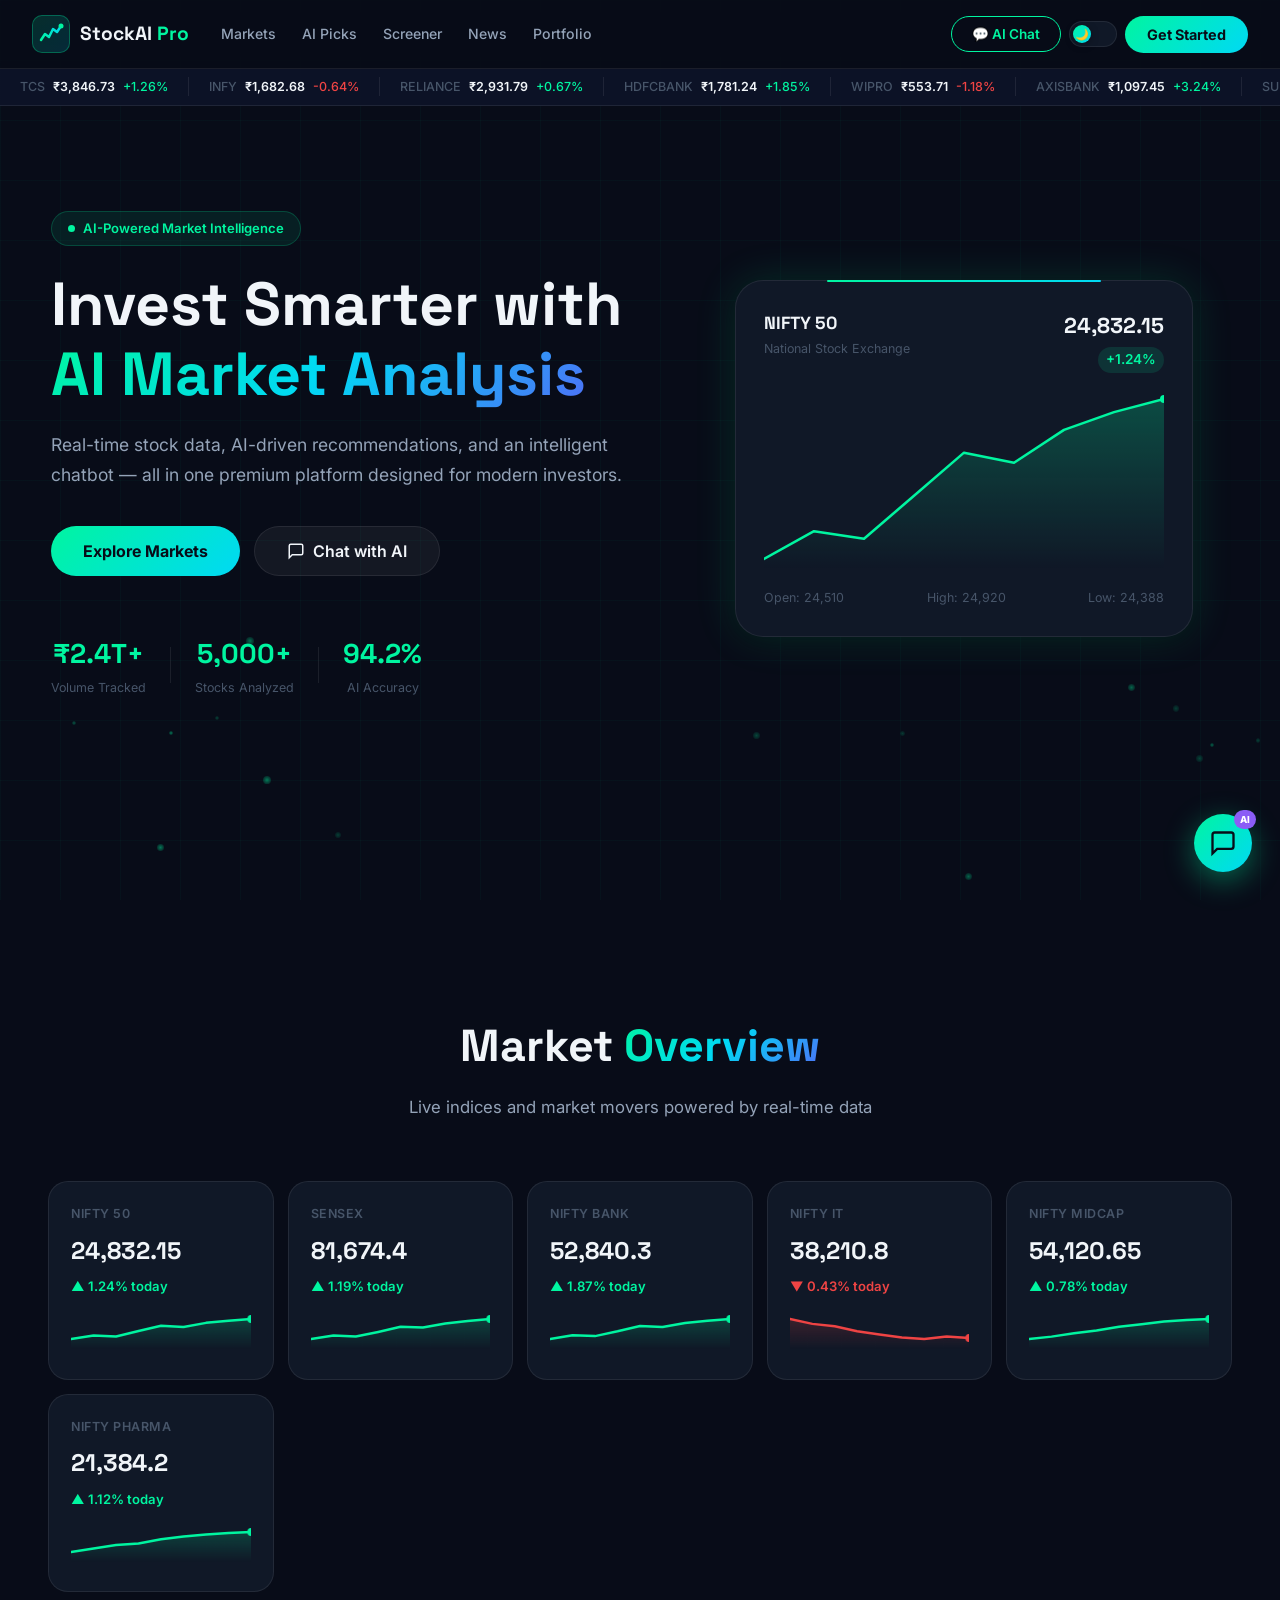
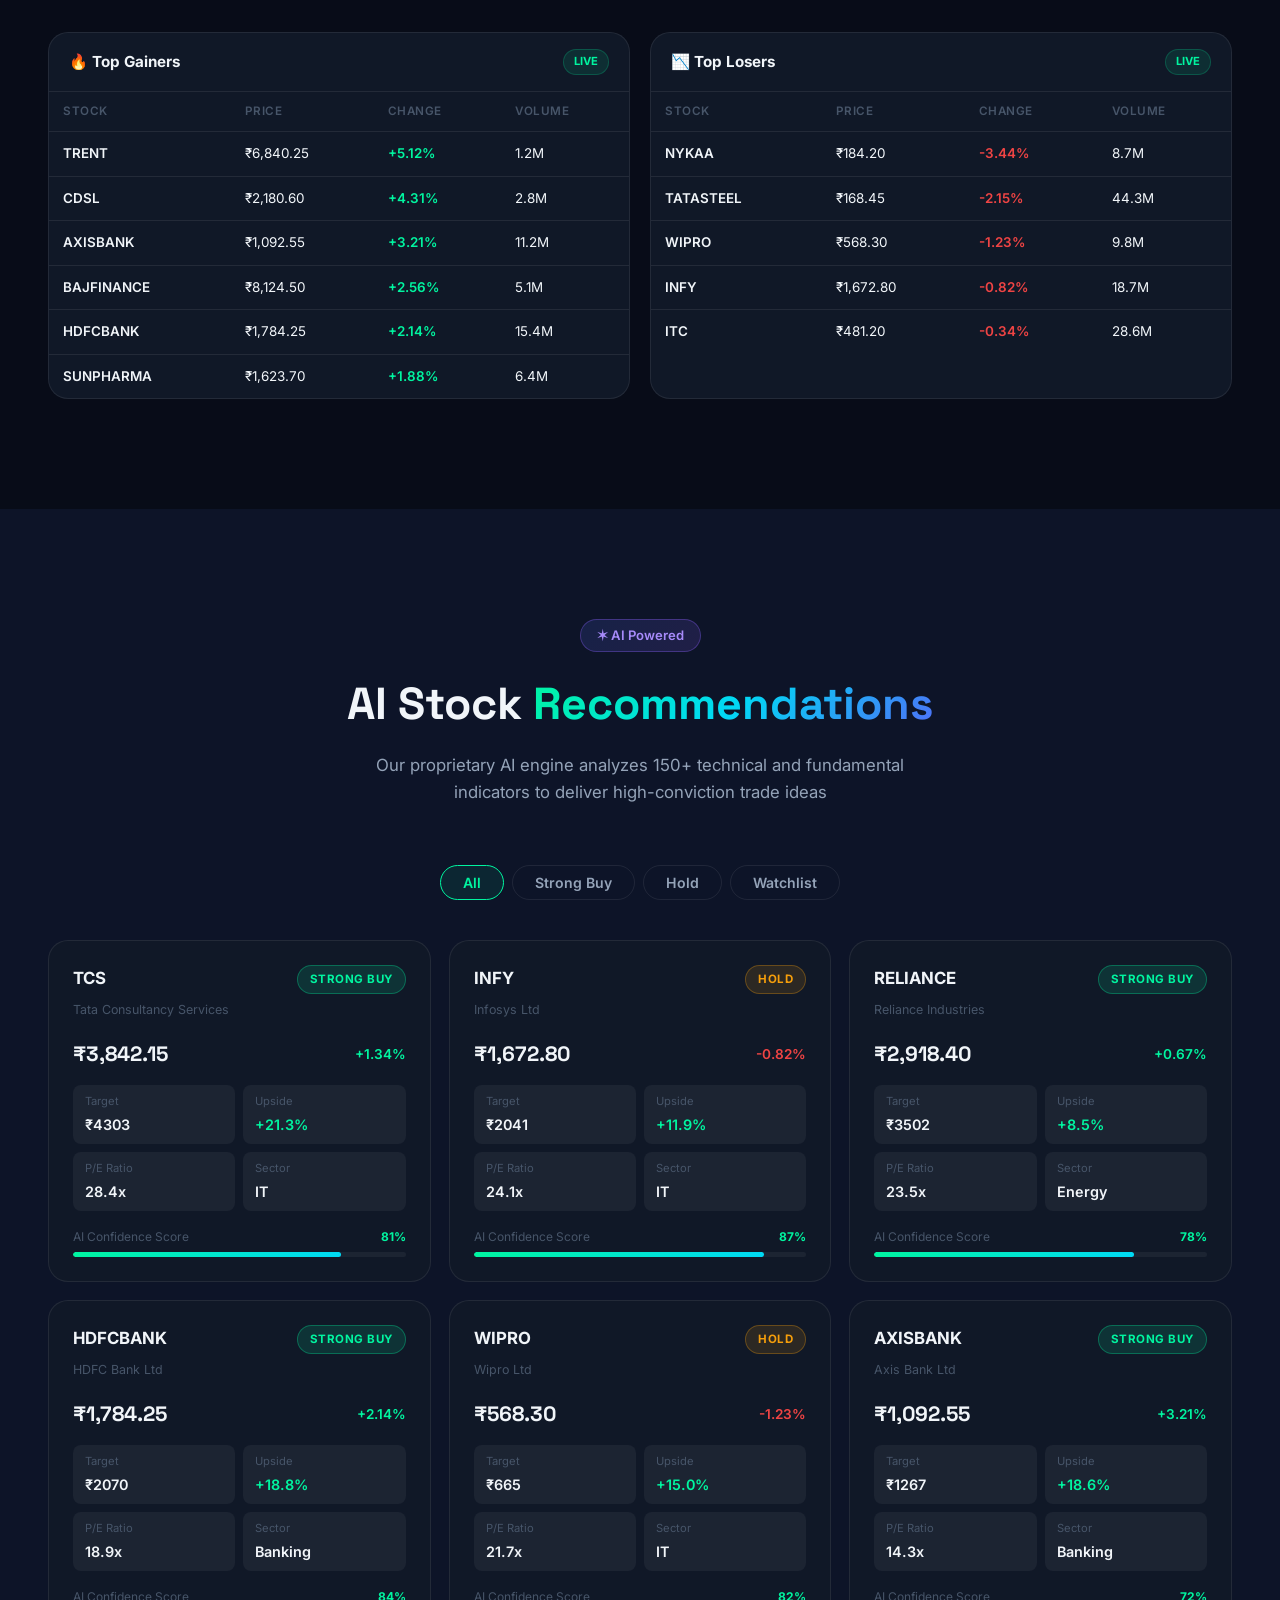
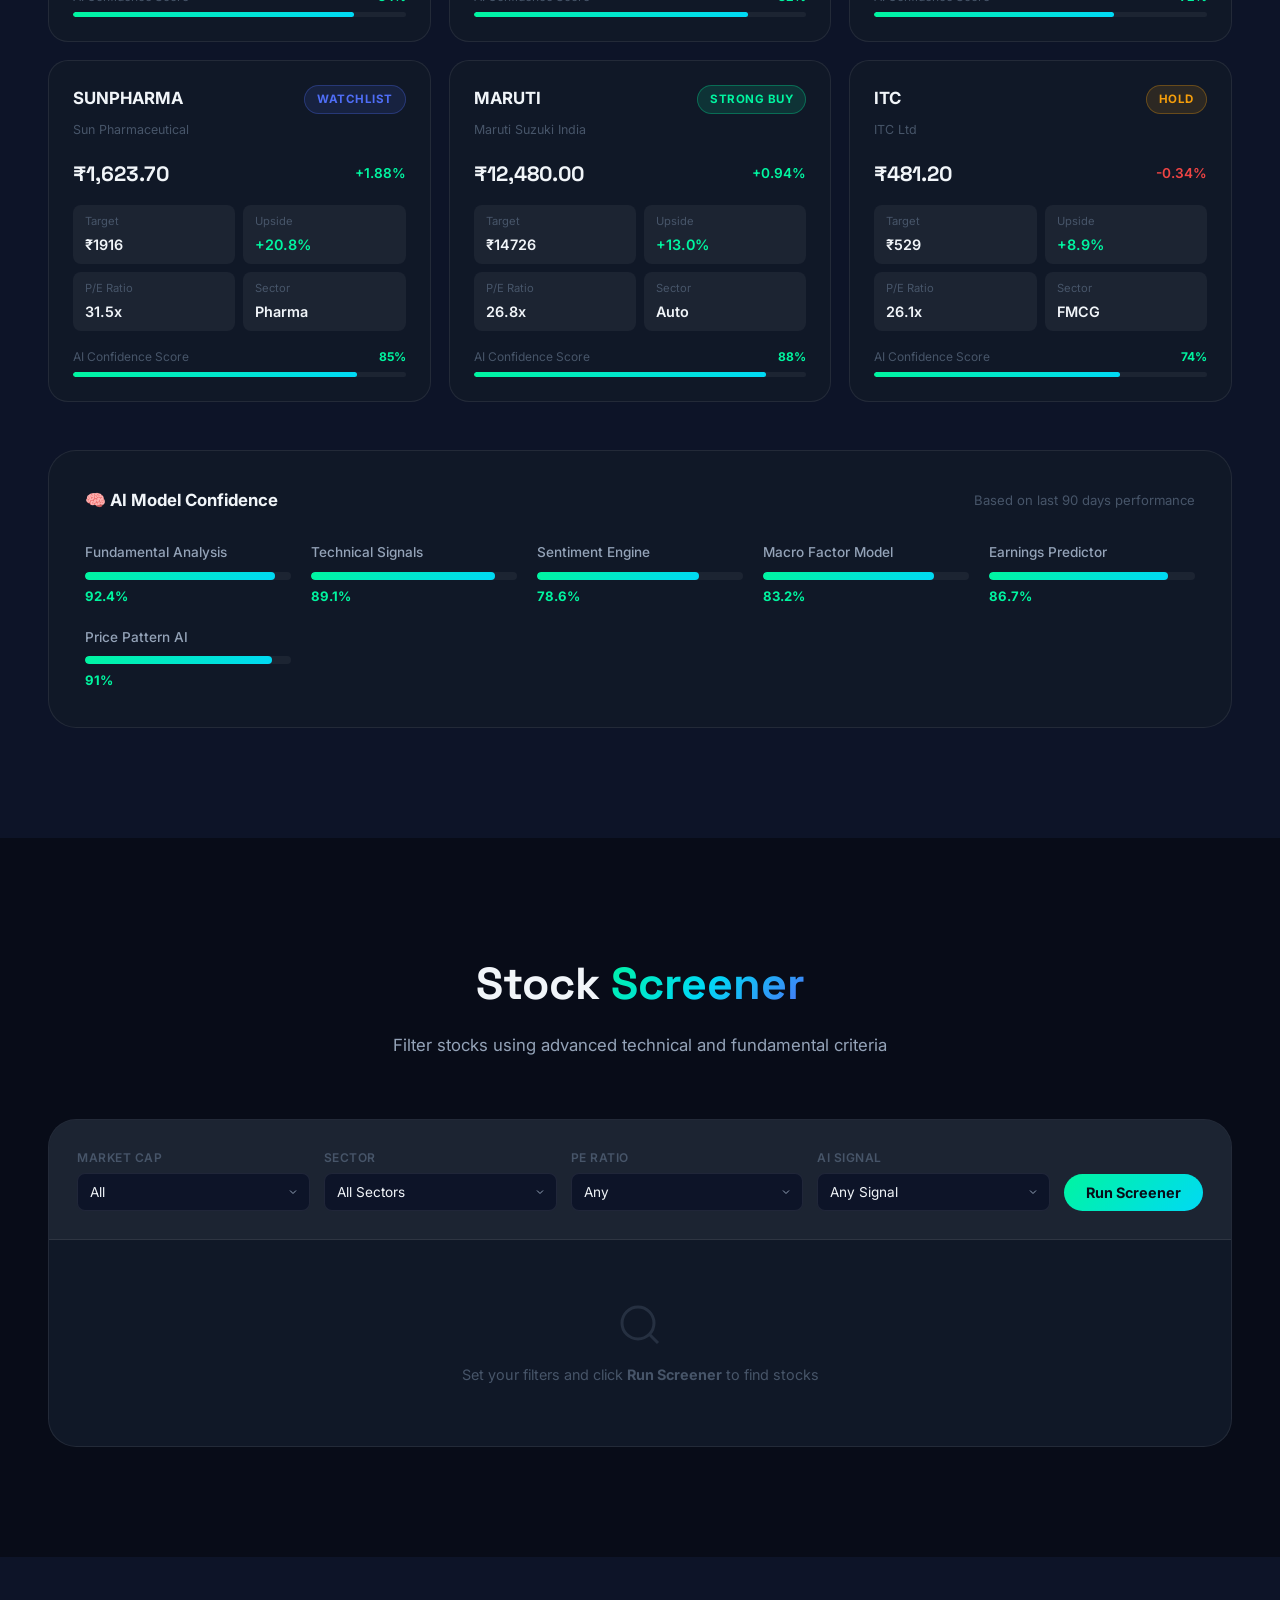
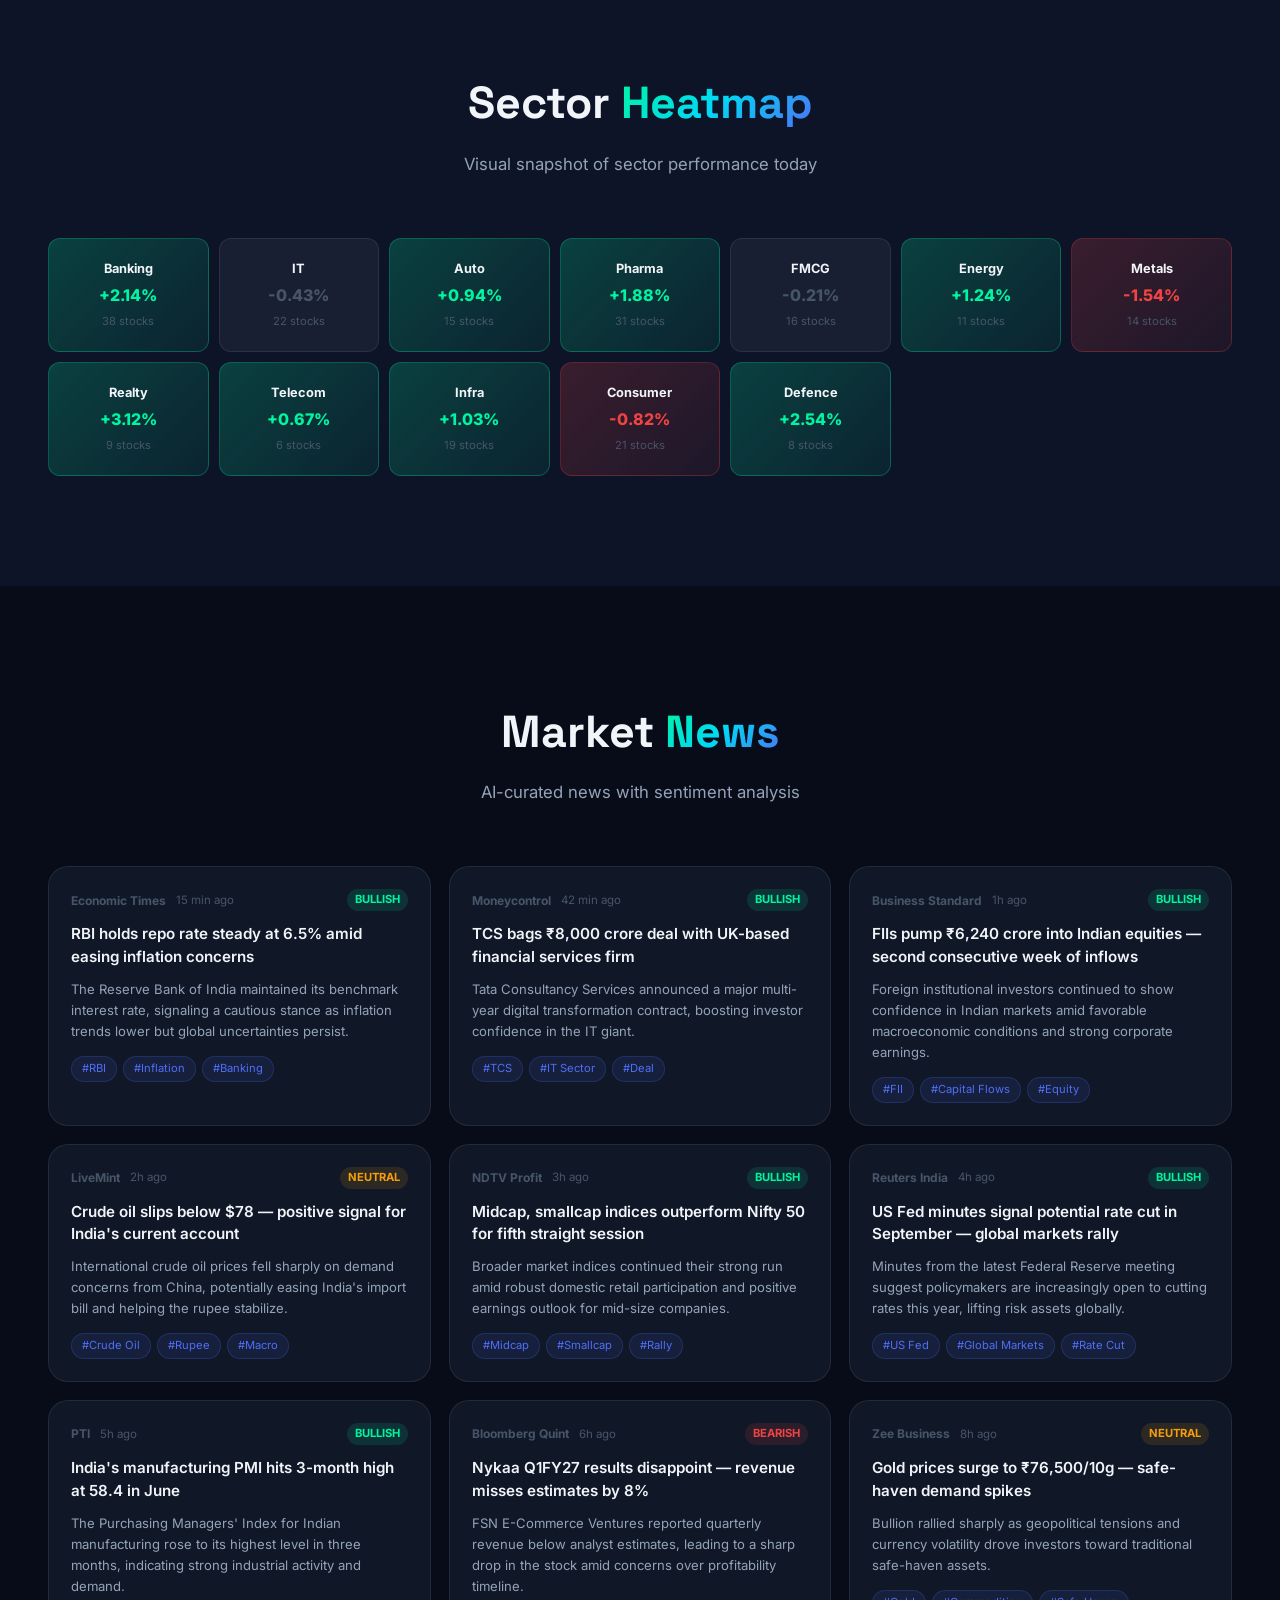
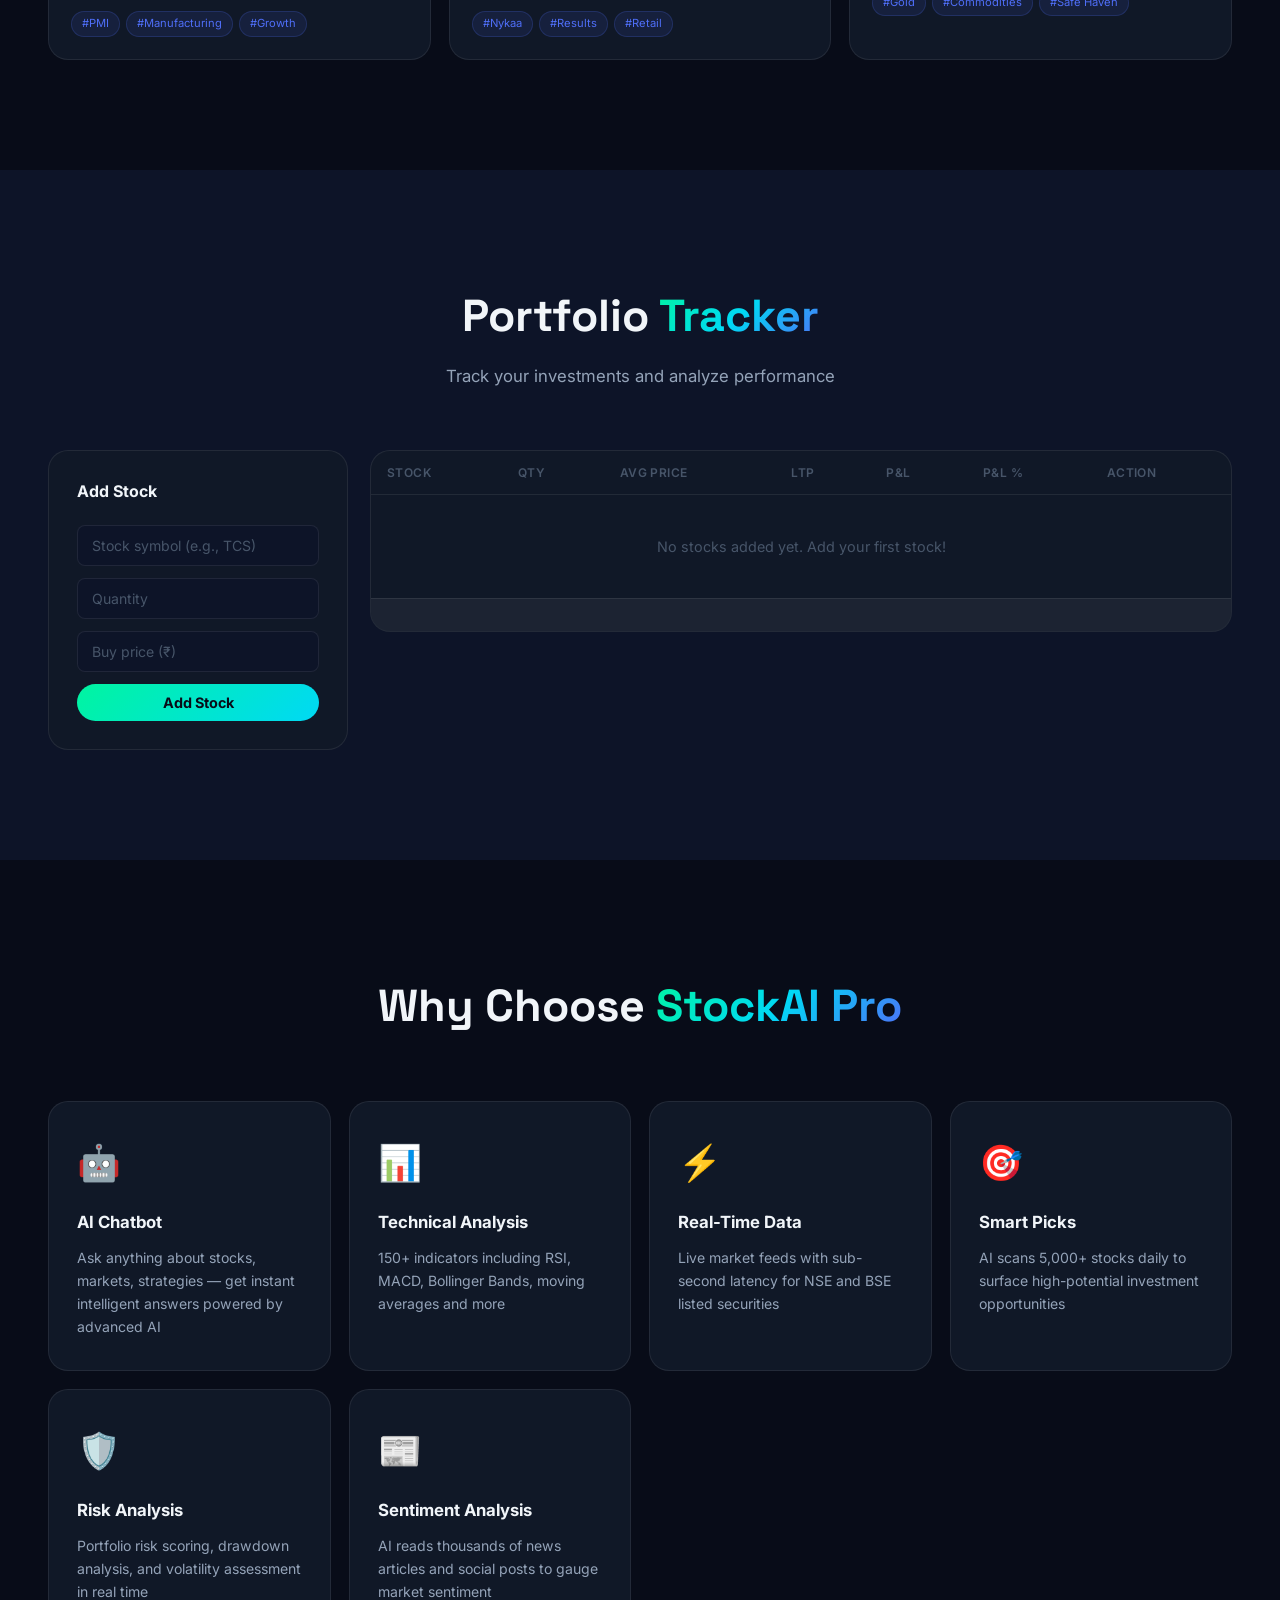
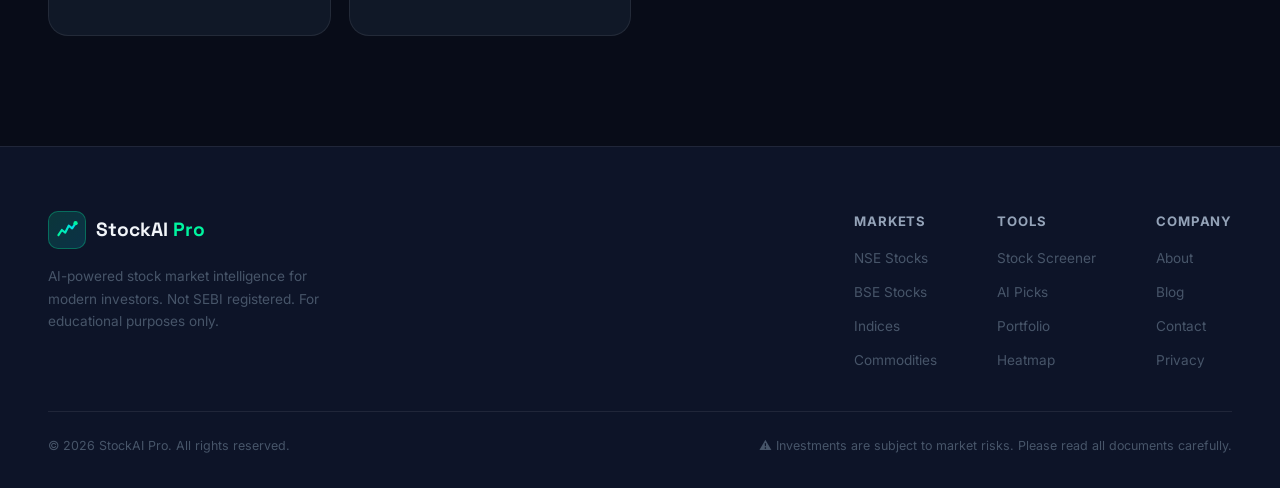
==== StockAI-Pro/frontend/index.html @ ac97d914 "Refactor code structure for improved readability and maintainability" ====
<!DOCTYPE html>
<html lang="en" data-theme="dark">
<head>
  <meta charset="UTF-8" />
  <meta name="viewport" content="width=device-width, initial-scale=1.0" />
  <title>StockAI Pro — AI-Powered Stock Market Analysis</title>
  <meta name="description" content="StockAI Pro: Next-generation stock market analysis with real-time data, AI-powered recommendations, and an intelligent chat assistant." />
  <meta name="keywords" content="stock market, AI stock analysis, stock recommendations, stock chatbot, NSE, BSE, investing, trading" />
  <link rel="preconnect" href="https://fonts.googleapis.com" />
  <link rel="preconnect" href="https://fonts.gstatic.com" crossorigin />
  <link href="https://fonts.googleapis.com/css2?family=Inter:wght@300;400;500;600;700;800;900&family=Space+Grotesk:wght@400;500;600;700&display=swap" rel="stylesheet" />
  <link rel="stylesheet" href="css/style.css" />
</head>
<body>

<!-- ===== NAVBAR ===== -->
<nav class="navbar" id="navbar">
  <div class="nav-container">
    <a href="#" class="nav-logo">
      <div class="logo-icon">
        <svg width="28" height="28" viewBox="0 0 28 28" fill="none">
          <path d="M4 20 L8 14 L12 17 L16 9 L20 12 L24 6" stroke="url(#g1)" stroke-width="2.5" stroke-linecap="round" stroke-linejoin="round"/>
          <circle cx="24" cy="6" r="2.5" fill="#00f5a0"/>
          <defs>
            <linearGradient id="g1" x1="4" y1="20" x2="24" y2="6" gradientUnits="userSpaceOnUse">
              <stop stop-color="#00f5a0"/><stop offset="1" stop-color="#00d9f5"/>
            </linearGradient>
          </defs>
        </svg>
      </div>
      <span class="logo-text">StockAI <span class="logo-accent">Pro</span></span>
    </a>
    <div class="nav-links" id="navLinks">
      <a href="#markets" class="nav-link">Markets</a>
      <a href="#ai-picks" class="nav-link">AI Picks</a>
      <a href="#screener" class="nav-link">Screener</a>
      <a href="#news" class="nav-link">News</a>
      <a href="#portfolio" class="nav-link">Portfolio</a>
    </div>
    <div class="nav-actions">
      <button class="btn-outline" onclick="openChat()">&#x1F4AC; AI Chat</button>
      <button class="theme-toggle-btn" id="themeToggle" onclick="toggleTheme()" title="Toggle light/dark mode" aria-label="Toggle theme">
        <div class="theme-knob" id="themeKnob">🌙</div>
      </button>
      <button class="btn-primary">Get Started</button>
      <button class="hamburger" id="hamburger" onclick="toggleMenu()">
        <span></span><span></span><span></span>
      </button>
    </div>
  </div>
</nav>

<!-- ===== TICKER STRIP ===== -->
<div class="ticker-strip">
  <div class="ticker-track" id="tickerTrack"></div>
</div>

<!-- ===== HERO SECTION ===== -->
<section class="hero" id="home">
  <div class="hero-bg-grid"></div>
  <div class="hero-particles" id="heroParticles"></div>
  <div class="hero-content">
    <div class="hero-badge">
      <span class="badge-dot"></span>
      <span>AI-Powered Market Intelligence</span>
    </div>
    <h1 class="hero-title">
      Invest Smarter with<br/>
      <span class="gradient-text">AI Market Analysis</span>
    </h1>
    <p class="hero-subtitle">
      Real-time stock data, AI-driven recommendations, and an intelligent chatbot — all in one premium platform designed for modern investors.
    </p>
    <div class="hero-cta">
      <button class="btn-primary btn-lg" onclick="document.getElementById('markets').scrollIntoView({behavior:'smooth'})">Explore Markets</button>
      <button class="btn-ghost btn-lg" onclick="openChat()">
        <svg width="18" height="18" viewBox="0 0 24 24" fill="none" stroke="currentColor" stroke-width="2"><path d="M21 15a2 2 0 0 1-2 2H7l-4 4V5a2 2 0 0 1 2-2h14a2 2 0 0 1 2 2z"></path></svg>
        Chat with AI
      </button>
    </div>
    <div class="hero-stats">
      <div class="stat-item">
        <span class="stat-value">&#x20B9;2.4T+</span>
        <span class="stat-label">Volume Tracked</span>
      </div>
      <div class="stat-divider"></div>
      <div class="stat-item">
        <span class="stat-value">5,000+</span>
        <span class="stat-label">Stocks Analyzed</span>
      </div>
      <div class="stat-divider"></div>
      <div class="stat-item">
        <span class="stat-value">94.2%</span>
        <span class="stat-label">AI Accuracy</span>
      </div>
    </div>
  </div>
  <div class="hero-chart-card">
    <div class="chart-card-header">
      <div>
        <div class="chart-card-title">NIFTY 50</div>
        <div class="chart-card-subtitle">National Stock Exchange</div>
      </div>
      <div class="chart-card-price">
        <span class="price-value" id="niftyPrice">24,832.15</span>
        <span class="price-change positive" id="niftyChange">+1.24%</span>
      </div>
    </div>
    <canvas id="heroChart" width="400" height="180"></canvas>
    <div class="chart-card-footer">
      <span>Open: 24,510</span>
      <span>High: 24,920</span>
      <span>Low: 24,388</span>
    </div>
  </div>
</section>

<!-- ===== MARKET INDICES ===== -->
<section class="section" id="markets">
  <div class="section-container">
    <div class="section-header">
      <h2 class="section-title">Market <span class="gradient-text">Overview</span></h2>
      <p class="section-subtitle">Live indices and market movers powered by real-time data</p>
    </div>
    <div class="indices-grid" id="indicesGrid"></div>
    <div class="market-tables">
      <div class="table-card">
        <div class="table-card-header">
          <h3>&#x1F525; Top Gainers</h3>
          <span class="live-badge">LIVE</span>
        </div>
        <table class="stock-table" id="gainersTable">
          <thead><tr><th>Stock</th><th>Price</th><th>Change</th><th>Volume</th></tr></thead>
          <tbody></tbody>
        </table>
      </div>
      <div class="table-card">
        <div class="table-card-header">
          <h3>&#x1F4C9; Top Losers</h3>
          <span class="live-badge">LIVE</span>
        </div>
        <table class="stock-table" id="losersTable">
          <thead><tr><th>Stock</th><th>Price</th><th>Change</th><th>Volume</th></tr></thead>
          <tbody></tbody>
        </table>
      </div>
    </div>
  </div>
</section>

<!-- ===== AI PICKS ===== -->
<section class="section section-dark" id="ai-picks">
  <div class="section-container">
    <div class="section-header">
      <div class="ai-badge"><span>&#x2736; AI Powered</span></div>
      <h2 class="section-title">AI Stock <span class="gradient-text">Recommendations</span></h2>
      <p class="section-subtitle">Our proprietary AI engine analyzes 150+ technical and fundamental indicators to deliver high-conviction trade ideas</p>
    </div>
    <div class="filter-tabs">
      <button class="filter-tab active" onclick="filterPicks('all', this)">All</button>
      <button class="filter-tab" onclick="filterPicks('buy', this)">Strong Buy</button>
      <button class="filter-tab" onclick="filterPicks('hold', this)">Hold</button>
      <button class="filter-tab" onclick="filterPicks('watch', this)">Watchlist</button>
    </div>
    <div class="picks-grid" id="picksGrid"></div>
    <div class="ai-confidence">
      <div class="confidence-header">
        <h3>&#x1F9E0; AI Model Confidence</h3>
        <span>Based on last 90 days performance</span>
      </div>
      <div class="confidence-bars" id="confidenceBars"></div>
    </div>
  </div>
</section>

<!-- ===== STOCK SCREENER ===== -->
<section class="section" id="screener">
  <div class="section-container">
    <div class="section-header">
      <h2 class="section-title">Stock <span class="gradient-text">Screener</span></h2>
      <p class="section-subtitle">Filter stocks using advanced technical and fundamental criteria</p>
    </div>
    <div class="screener-card">
      <div class="screener-filters">
        <div class="filter-group">
          <label>Market Cap</label>
          <select id="filterMarketCap" class="filter-select">
            <option value="">All</option>
            <option value="large">Large Cap (&gt;&#x20B9;20,000 Cr)</option>
            <option value="mid">Mid Cap (&#x20B9;5,000&#x2013;&#x20B9;20,000 Cr)</option>
            <option value="small">Small Cap (&lt;&#x20B9;5,000 Cr)</option>
          </select>
        </div>
        <div class="filter-group">
          <label>Sector</label>
          <select id="filterSector" class="filter-select">
            <option value="">All Sectors</option>
            <option value="it">Information Technology</option>
            <option value="banking">Banking &amp; Finance</option>
            <option value="pharma">Pharmaceuticals</option>
            <option value="auto">Automobile</option>
            <option value="fmcg">FMCG</option>
            <option value="energy">Energy &amp; Power</option>
          </select>
        </div>
        <div class="filter-group">
          <label>PE Ratio</label>
          <select id="filterPE" class="filter-select">
            <option value="">Any</option>
            <option value="low">Under 15</option>
            <option value="mid">15&#x2013;30</option>
            <option value="high">Above 30</option>
          </select>
        </div>
        <div class="filter-group">
          <label>AI Signal</label>
          <select id="filterSignal" class="filter-select">
            <option value="">Any Signal</option>
            <option value="buy">Strong Buy</option>
            <option value="hold">Hold</option>
            <option value="sell">Sell</option>
          </select>
        </div>
        <button class="btn-primary" onclick="runScreener()">Run Screener</button>
      </div>
      <div class="screener-results" id="screenerResults">
        <div class="screener-placeholder">
          <svg width="48" height="48" viewBox="0 0 24 24" fill="none" stroke="currentColor" stroke-width="1.5"><circle cx="11" cy="11" r="8"/><path d="m21 21-4.35-4.35"/></svg>
          <p>Set your filters and click <strong>Run Screener</strong> to find stocks</p>
        </div>
      </div>
    </div>
  </div>
</section>

<!-- ===== MARKET HEATMAP ===== -->
<section class="section section-dark" id="heatmap">
  <div class="section-container">
    <div class="section-header">
      <h2 class="section-title">Sector <span class="gradient-text">Heatmap</span></h2>
      <p class="section-subtitle">Visual snapshot of sector performance today</p>
    </div>
    <div class="heatmap-grid" id="heatmapGrid"></div>
  </div>
</section>

<!-- ===== NEWS SECTION ===== -->
<section class="section" id="news">
  <div class="section-container">
    <div class="section-header">
      <h2 class="section-title">Market <span class="gradient-text">News</span></h2>
      <p class="section-subtitle">AI-curated news with sentiment analysis</p>
    </div>
    <div class="news-grid" id="newsGrid"></div>
  </div>
</section>

<!-- ===== PORTFOLIO TRACKER ===== -->
<section class="section section-dark" id="portfolio">
  <div class="section-container">
    <div class="section-header">
      <h2 class="section-title">Portfolio <span class="gradient-text">Tracker</span></h2>
      <p class="section-subtitle">Track your investments and analyze performance</p>
    </div>
    <div class="portfolio-layout">
      <div class="portfolio-add">
        <h3>Add Stock</h3>
        <div class="portfolio-form">
          <input type="text" id="portStock" placeholder="Stock symbol (e.g., TCS)" class="port-input" />
          <input type="number" id="portQty" placeholder="Quantity" class="port-input" />
          <input type="number" id="portPrice" placeholder="Buy price (&#x20B9;)" class="port-input" />
          <button class="btn-primary" onclick="addToPortfolio()">Add Stock</button>
        </div>
      </div>
      <div class="portfolio-table-wrap">
        <table class="portfolio-table" id="portfolioTable">
          <thead>
            <tr><th>Stock</th><th>Qty</th><th>Avg Price</th><th>LTP</th><th>P&amp;L</th><th>P&amp;L %</th><th>Action</th></tr>
          </thead>
          <tbody id="portfolioBody">
            <tr><td colspan="7" class="empty-row">No stocks added yet. Add your first stock!</td></tr>
          </tbody>
        </table>
        <div class="portfolio-summary" id="portfolioSummary"></div>
      </div>
    </div>
  </div>
</section>

<!-- ===== FEATURES SECTION ===== -->
<section class="section features-section">
  <div class="section-container">
    <div class="section-header">
      <h2 class="section-title">Why Choose <span class="gradient-text">StockAI Pro</span></h2>
    </div>
    <div class="features-grid">
      <div class="feature-card"><div class="feature-icon">&#x1F916;</div><h3>AI Chatbot</h3><p>Ask anything about stocks, markets, strategies &mdash; get instant intelligent answers powered by advanced AI</p></div>
      <div class="feature-card"><div class="feature-icon">&#x1F4CA;</div><h3>Technical Analysis</h3><p>150+ indicators including RSI, MACD, Bollinger Bands, moving averages and more</p></div>
      <div class="feature-card"><div class="feature-icon">&#x26A1;</div><h3>Real-Time Data</h3><p>Live market feeds with sub-second latency for NSE and BSE listed securities</p></div>
      <div class="feature-card"><div class="feature-icon">&#x1F3AF;</div><h3>Smart Picks</h3><p>AI scans 5,000+ stocks daily to surface high-potential investment opportunities</p></div>
      <div class="feature-card"><div class="feature-icon">&#x1F6E1;&#xFE0F;</div><h3>Risk Analysis</h3><p>Portfolio risk scoring, drawdown analysis, and volatility assessment in real time</p></div>
      <div class="feature-card"><div class="feature-icon">&#x1F4F0;</div><h3>Sentiment Analysis</h3><p>AI reads thousands of news articles and social posts to gauge market sentiment</p></div>
    </div>
  </div>
</section>

<!-- ===== FOOTER ===== -->
<footer class="footer">
  <div class="footer-container">
    <div class="footer-brand">
      <div class="nav-logo">
        <div class="logo-icon">
          <svg width="24" height="24" viewBox="0 0 28 28" fill="none">
            <path d="M4 20 L8 14 L12 17 L16 9 L20 12 L24 6" stroke="url(#gf)" stroke-width="2.5" stroke-linecap="round" stroke-linejoin="round"/>
            <circle cx="24" cy="6" r="2.5" fill="#00f5a0"/>
            <defs><linearGradient id="gf" x1="4" y1="20" x2="24" y2="6" gradientUnits="userSpaceOnUse"><stop stop-color="#00f5a0"/><stop offset="1" stop-color="#00d9f5"/></linearGradient></defs>
          </svg>
        </div>
        <span class="logo-text">StockAI <span class="logo-accent">Pro</span></span>
      </div>
      <p>AI-powered stock market intelligence for modern investors. Not SEBI registered. For educational purposes only.</p>
    </div>
    <div class="footer-links">
      <div class="footer-col"><h4>Markets</h4><a href="#">NSE Stocks</a><a href="#">BSE Stocks</a><a href="#">Indices</a><a href="#">Commodities</a></div>
      <div class="footer-col"><h4>Tools</h4><a href="#">Stock Screener</a><a href="#">AI Picks</a><a href="#">Portfolio</a><a href="#">Heatmap</a></div>
      <div class="footer-col"><h4>Company</h4><a href="#">About</a><a href="#">Blog</a><a href="#">Contact</a><a href="#">Privacy</a></div>
    </div>
  </div>
  <div class="footer-bottom">
    <span>&copy; 2026 StockAI Pro. All rights reserved.</span>
    <span>&#x26A0;&#xFE0F; Investments are subject to market risks. Please read all documents carefully.</span>
  </div>
</footer>

<!-- ===== AI CHAT WIDGET ===== -->
<div class="chat-fab" id="chatFab" onclick="openChat()">
  <svg width="28" height="28" viewBox="0 0 24 24" fill="none" stroke="currentColor" stroke-width="2"><path d="M21 15a2 2 0 0 1-2 2H7l-4 4V5a2 2 0 0 1 2-2h14a2 2 0 0 1 2 2z"></path></svg>
  <div class="chat-fab-badge">AI</div>
</div>
<div class="chat-overlay" id="chatOverlay" onclick="closeChat()"></div>
<div class="chat-panel" id="chatPanel">
  <div class="chat-header">
    <div class="chat-avatar">
      <div class="avatar-ring"><div class="avatar-dot"></div></div>
      <div class="chat-header-info">
        <span class="chat-name">StockAI Assistant</span>
        <span class="chat-status">&#x25CF; Online &middot; Powered by AI</span>
      </div>
    </div>
    <button class="chat-close" onclick="closeChat()">&#x2715;</button>
  </div>
  <div class="chat-suggestions" id="chatSuggestions">
    <p class="suggestions-label">Try asking:</p>
    <div class="suggestion-chips">
      <button class="chip" onclick="sendSuggestion(this)">&#x1F4C8; Best stocks to buy today?</button>
      <button class="chip" onclick="sendSuggestion(this)">&#x1F50D; Analyze TCS stock</button>
      <button class="chip" onclick="sendSuggestion(this)">&#x1F4A1; What is PE ratio?</button>
      <button class="chip" onclick="sendSuggestion(this)">&#x1F4C9; Market outlook 2026</button>
      <button class="chip" onclick="sendSuggestion(this)">&#x26A1; Explain candlestick patterns</button>
      <button class="chip" onclick="sendSuggestion(this)">&#x1F6E1;&#xFE0F; How to reduce portfolio risk?</button>
    </div>
  </div>
  <div class="chat-messages" id="chatMessages">
    <div class="message bot-message">
      <div class="message-avatar">&#x1F916;</div>
      <div class="message-bubble">
        <p>Hello! I'm <strong>StockAI</strong>, your intelligent market assistant. I can help you with:</p>
        <ul>
          <li>&#x1F4CA; Stock analysis &amp; recommendations</li>
          <li>&#x1F4C8; Market trends &amp; news</li>
          <li>&#x1F4B9; Technical &amp; fundamental analysis</li>
          <li>&#x1F3AF; Portfolio advice</li>
        </ul>
        <p>What would you like to know?</p>
      </div>
    </div>
  </div>
  <div class="chat-input-area">
    <div class="chat-input-wrap">
      <input type="text" id="chatInput" placeholder="Ask about any stock or market..." onkeypress="handleChatKey(event)" />
      <button class="chat-send-btn" onclick="sendChatMessage()">
        <svg width="20" height="20" viewBox="0 0 24 24" fill="currentColor"><path d="M2.01 21L23 12 2.01 3 2 10l15 2-15 2z"/></svg>
      </button>
    </div>
    <span class="chat-disclaimer">AI responses are for educational purposes only, not financial advice.</span>
  </div>
</div>

<!-- ===== STOCK DETAIL MODAL ===== -->
<div class="modal-overlay" id="stockModal" onclick="closeStockModal()">
  <div class="modal-card" onclick="event.stopPropagation()">
    <div class="modal-header" id="modalHeader">
      <div>
        <h2 id="modalStockName">Stock Name</h2>
        <span id="modalSector" class="modal-sector">Sector</span>
      </div>
      <div class="modal-price-block">
        <div class="modal-price" id="modalPrice">&#x20B9;0</div>
        <div class="modal-change" id="modalChange">+0.00%</div>
      </div>
      <button class="modal-close" onclick="closeStockModal()">&#x2715;</button>
    </div>
    <canvas id="modalChart" height="200"></canvas>
    <div class="modal-metrics" id="modalMetrics"></div>
    <div class="modal-ai-section">
      <h3>&#x1F916; AI Analysis</h3>
      <p id="modalAIText"></p>
    </div>
  </div>
</div>

<script src="js/app.js"></script>
</body>
</html>
---- StockAI-Pro/frontend/css/style.css ----
/* ============================================================
   StockAI Pro — Enhanced Design System with Light/Dark Mode
   ============================================================ */

/* ===== DARK MODE (DEFAULT) ===== */
:root,
[data-theme="dark"] {
  --bg-primary: #080c18;
  --bg-secondary: #0d1428;
  --bg-card: #101827;
  --bg-card-hover: #161f35;
  --bg-glass: rgba(16,24,39,0.7);
  --border: rgba(255,255,255,0.08);
  --border-bright: rgba(0,245,160,0.3);
  --accent-green: #00f5a0;
  --accent-cyan: #00d9f5;
  --accent-blue: #4f6ef7;
  --accent-purple: #8b5cf6;
  --accent-red: #ef4444;
  --accent-yellow: #f59e0b;
  --text-primary: #f1f5f9;
  --text-secondary: #94a3b8;
  --text-muted: #475569;
  --positive: #00f5a0;
  --negative: #ef4444;
  --gradient-main: linear-gradient(135deg, #00f5a0, #00d9f5);
  --gradient-hero: linear-gradient(135deg, #00f5a0 0%, #00d9f5 50%, #4f6ef7 100%);
  --gradient-card: linear-gradient(145deg, #101827 0%, #0d1428 100%);
  --shadow-glow: 0 0 40px rgba(0,245,160,0.15);
  --shadow-card: 0 4px 24px rgba(0,0,0,0.4);
  --shadow-md: 0 8px 32px rgba(0,0,0,0.5);
  --radius-sm: 8px;
  --radius-md: 12px;
  --radius-lg: 20px;
  --radius-xl: 28px;
  --font-main: 'Inter', sans-serif;
  --font-display: 'Space Grotesk', sans-serif;
  --transition: all 0.25s cubic-bezier(0.4, 0, 0.2, 1);
  --nav-bg: rgba(8,12,24,0.85);
  --nav-scrolled: rgba(8,12,24,0.97);
  --ticker-bg: rgba(13,20,40,0.95);
  --modal-bg: rgba(0,0,0,0.8);
  --chat-bg: rgba(0,0,0,0.5);
  --input-bg: rgba(255,255,255,0.05);
  --table-row-hover: rgba(255,255,255,0.02);
  --hero-grid-color: rgba(0,245,160,0.03);
  --section-dark-bg: #0d1428;
}

/* ===== LIGHT MODE ===== */
[data-theme="light"] {
  --bg-primary: #f0f4ff;
  --bg-secondary: #e8eef8;
  --bg-card: #ffffff;
  --bg-card-hover: #f8faff;
  --bg-glass: rgba(255,255,255,0.85);
  --border: rgba(0,0,0,0.09);
  --border-bright: rgba(0,168,118,0.4);
  --accent-green: #00a876;
  --accent-cyan: #0097d9;
  --accent-blue: #3b5af7;
  --accent-purple: #7c3aed;
  --accent-red: #dc2626;
  --accent-yellow: #d97706;
  --text-primary: #0f172a;
  --text-secondary: #374151;
  --text-muted: #6b7280;
  --positive: #059669;
  --negative: #dc2626;
  --gradient-main: linear-gradient(135deg, #00a876, #0097d9);
  --gradient-hero: linear-gradient(135deg, #00a876 0%, #0097d9 50%, #3b5af7 100%);
  --gradient-card: linear-gradient(145deg, #ffffff 0%, #f0f4ff 100%);
  --shadow-glow: 0 0 40px rgba(0,168,118,0.12);
  --shadow-card: 0 4px 24px rgba(0,0,0,0.08);
  --shadow-md: 0 8px 32px rgba(0,0,0,0.12);
  --nav-bg: rgba(240,244,255,0.9);
  --nav-scrolled: rgba(240,244,255,0.98);
  --ticker-bg: rgba(232,238,248,0.98);
  --modal-bg: rgba(0,0,0,0.5);
  --chat-bg: rgba(0,0,0,0.3);
  --input-bg: rgba(0,0,0,0.04);
  --table-row-hover: rgba(0,0,0,0.02);
  --hero-grid-color: rgba(0,168,118,0.06);
  --section-dark-bg: #e8eef8;
}

/* ===== RESET & BASE ===== */
* { margin: 0; padding: 0; box-sizing: border-box; }
html { scroll-behavior: smooth; }

body {
  font-family: var(--font-main);
  background: var(--bg-primary);
  color: var(--text-primary);
  overflow-x: hidden;
  line-height: 1.6;
  transition: background 0.4s ease, color 0.4s ease;
}

/* ===== SCROLLBAR ===== */
::-webkit-scrollbar { width: 6px; }
::-webkit-scrollbar-track { background: var(--bg-primary); }
::-webkit-scrollbar-thumb { background: var(--accent-green); border-radius: 3px; }

/* ===== TYPOGRAPHY ===== */
.gradient-text {
  background: var(--gradient-hero);
  -webkit-background-clip: text;
  -webkit-text-fill-color: transparent;
  background-clip: text;
}

/* ===== THEME TOGGLE BUTTON ===== */
.theme-toggle-btn {
  width: 48px;
  height: 26px;
  background: var(--bg-card);
  border: 1.5px solid var(--border);
  border-radius: 50px;
  cursor: pointer;
  position: relative;
  transition: var(--transition);
  flex-shrink: 0;
  display: flex;
  align-items: center;
  padding: 3px;
  outline: none;
}
.theme-toggle-btn:hover { border-color: var(--accent-green); box-shadow: 0 0 0 3px rgba(0,245,160,0.1); }
.theme-knob {
  width: 18px;
  height: 18px;
  border-radius: 50%;
  background: var(--gradient-main);
  transition: transform 0.35s cubic-bezier(0.34,1.56,0.64,1);
  display: flex;
  align-items: center;
  justify-content: center;
  font-size: 11px;
  box-shadow: 0 2px 8px rgba(0,0,0,0.3);
  flex-shrink: 0;
}
[data-theme="light"] .theme-knob { transform: translateX(22px); }

/* ===== BUTTONS ===== */
.btn-primary {
  background: var(--gradient-main);
  color: #080c18;
  border: none;
  padding: 10px 22px;
  border-radius: 50px;
  font-weight: 700;
  font-size: 0.9rem;
  cursor: pointer;
  transition: var(--transition);
  font-family: var(--font-main);
  white-space: nowrap;
  position: relative;
  overflow: hidden;
}
.btn-primary:hover { transform: translateY(-2px); box-shadow: 0 8px 25px rgba(0,245,160,0.35); }
.btn-primary:active { transform: translateY(0); }
.btn-primary.btn-lg { padding: 14px 32px; font-size: 1rem; }

.btn-outline {
  background: transparent;
  color: var(--accent-green);
  border: 1.5px solid var(--accent-green);
  padding: 9px 20px;
  border-radius: 50px;
  font-weight: 600;
  font-size: 0.85rem;
  cursor: pointer;
  transition: var(--transition);
  font-family: var(--font-main);
}
.btn-outline:hover { background: rgba(0,245,160,0.1); transform: translateY(-1px); }

.btn-ghost {
  background: var(--input-bg);
  color: var(--text-primary);
  border: 1.5px solid var(--border);
  padding: 14px 28px;
  border-radius: 50px;
  font-weight: 600;
  font-size: 1rem;
  cursor: pointer;
  transition: var(--transition);
  font-family: var(--font-main);
  display: flex;
  align-items: center;
  gap: 8px;
}
.btn-ghost:hover { background: var(--bg-card-hover); border-color: var(--border-bright); transform: translateY(-1px); }
.btn-ghost.btn-lg { padding: 14px 32px; }

/* ===== NAVBAR ===== */
.navbar {
  position: fixed;
  top: 0;
  left: 0;
  right: 0;
  z-index: 1000;
  background: var(--nav-bg);
  backdrop-filter: blur(20px);
  -webkit-backdrop-filter: blur(20px);
  border-bottom: 1px solid var(--border);
  transition: background 0.3s ease, box-shadow 0.3s ease;
}
.navbar.scrolled { background: var(--nav-scrolled); box-shadow: 0 4px 20px rgba(0,0,0,0.15); }

.nav-container {
  max-width: 1400px;
  margin: 0 auto;
  padding: 0 clamp(14px, 3vw, 32px);
  height: 68px;
  display: flex;
  align-items: center;
  gap: 20px;
}
.nav-logo {
  display: flex;
  align-items: center;
  gap: 10px;
  text-decoration: none;
  flex-shrink: 0;
  transition: var(--transition);
}
.nav-logo:hover { opacity: 0.85; }
.logo-icon {
  width: 38px;
  height: 38px;
  background: linear-gradient(135deg, rgba(0,245,160,0.15), rgba(0,217,245,0.15));
  border: 1px solid rgba(0,245,160,0.3);
  border-radius: 10px;
  display: flex;
  align-items: center;
  justify-content: center;
  flex-shrink: 0;
}
[data-theme="light"] .logo-icon {
  background: linear-gradient(135deg, rgba(0,168,118,0.1), rgba(0,151,217,0.1));
  border-color: rgba(0,168,118,0.25);
}
.logo-text {
  font-family: var(--font-display);
  font-size: 1.2rem;
  font-weight: 700;
  color: var(--text-primary);
  white-space: nowrap;
}
.logo-accent { color: var(--accent-green); }

.nav-links {
  display: flex;
  align-items: center;
  gap: 2px;
  flex: 1;
}
.nav-link {
  color: var(--text-secondary);
  text-decoration: none;
  font-size: 0.88rem;
  font-weight: 500;
  padding: 6px 12px;
  border-radius: 8px;
  transition: var(--transition);
  white-space: nowrap;
}
.nav-link:hover { color: var(--text-primary); background: var(--input-bg); }

.nav-actions { display: flex; align-items: center; gap: 8px; margin-left: auto; flex-shrink: 0; }
.hamburger {
  display: none;
  flex-direction: column;
  gap: 5px;
  background: none;
  border: none;
  cursor: pointer;
  padding: 6px;
  border-radius: 8px;
  transition: var(--transition);
}
.hamburger:hover { background: var(--input-bg); }
.hamburger span { display: block; width: 22px; height: 2px; background: var(--text-primary); border-radius: 2px; transition: var(--transition); }
.hamburger.open span:nth-child(1) { transform: translateY(7px) rotate(45deg); }
.hamburger.open span:nth-child(2) { opacity: 0; transform: scaleX(0); }
.hamburger.open span:nth-child(3) { transform: translateY(-7px) rotate(-45deg); }

/* ===== TICKER STRIP ===== */
.ticker-strip {
  position: fixed;
  top: 68px;
  left: 0;
  right: 0;
  z-index: 999;
  background: var(--ticker-bg);
  border-bottom: 1px solid var(--border);
  overflow: hidden;
  height: 38px;
  display: flex;
  align-items: center;
}
.ticker-track {
  display: flex;
  gap: 0;
  animation: tickerScroll 50s linear infinite;
  white-space: nowrap;
}
.ticker-track:hover { animation-play-state: paused; cursor: default; }
.ticker-item {
  display: flex;
  align-items: center;
  gap: 8px;
  padding: 0 20px;
  border-right: 1px solid var(--border);
  font-size: 0.78rem;
  font-weight: 500;
}
.ticker-name { color: var(--text-muted); }
.ticker-price { color: var(--text-primary); font-weight: 600; }
.ticker-change.up { color: var(--positive); }
.ticker-change.down { color: var(--negative); }
@keyframes tickerScroll { from { transform: translateX(0); } to { transform: translateX(-50%); } }

/* ===== HERO ===== */
.hero {
  min-height: 100vh;
  padding: clamp(110px, 13vh, 155px) clamp(16px, 4vw, 64px) clamp(60px, 8vw, 100px);
  display: flex;
  align-items: center;
  gap: clamp(32px, 5vw, 72px);
  max-width: 1400px;
  margin: 0 auto;
  position: relative;
  overflow: hidden;
}
.hero-bg-grid {
  position: fixed;
  inset: 0;
  background-image:
    linear-gradient(var(--hero-grid-color) 1px, transparent 1px),
    linear-gradient(90deg, var(--hero-grid-color) 1px, transparent 1px);
  background-size: 60px 60px;
  z-index: -2;
  pointer-events: none;
}
.hero-particles {
  position: absolute;
  inset: 0;
  z-index: -1;
  pointer-events: none;
}
.particle {
  position: absolute;
  border-radius: 50%;
  background: radial-gradient(circle, rgba(0,245,160,0.6), transparent);
  animation: floatParticle linear infinite;
}
[data-theme="light"] .particle {
  background: radial-gradient(circle, rgba(0,168,118,0.35), transparent);
}
@keyframes floatParticle {
  0% { transform: translateY(0) scale(1); opacity: 0; }
  10% { opacity: 1; }
  90% { opacity: 0.5; }
  100% { transform: translateY(-80vh) scale(0); opacity: 0; }
}

.hero-content { flex: 1; max-width: 620px; }
.hero-badge {
  display: inline-flex;
  align-items: center;
  gap: 8px;
  background: rgba(0,245,160,0.08);
  border: 1px solid rgba(0,245,160,0.2);
  color: var(--accent-green);
  padding: 6px 16px;
  border-radius: 50px;
  font-size: 0.82rem;
  font-weight: 600;
  margin-bottom: 24px;
  animation: fadeInUp 0.6s ease both;
}
[data-theme="light"] .hero-badge {
  background: rgba(0,168,118,0.08);
  border-color: rgba(0,168,118,0.2);
}
.badge-dot {
  width: 7px;
  height: 7px;
  background: var(--accent-green);
  border-radius: 50%;
  animation: pulse 1.5s infinite;
}
@keyframes pulse { 0%,100% { opacity:1; transform: scale(1); } 50% { opacity:0.5; transform: scale(1.4); } }

.hero-title {
  font-family: var(--font-display);
  font-size: clamp(2rem, 5.5vw, 3.8rem);
  font-weight: 800;
  line-height: 1.15;
  margin-bottom: 20px;
  animation: fadeInUp 0.7s 0.1s ease both;
}
.hero-subtitle {
  color: var(--text-secondary);
  font-size: clamp(0.92rem, 2vw, 1.1rem);
  line-height: 1.7;
  margin-bottom: 36px;
  animation: fadeInUp 0.7s 0.2s ease both;
}
.hero-cta {
  display: flex;
  gap: 14px;
  flex-wrap: wrap;
  margin-bottom: 48px;
  animation: fadeInUp 0.7s 0.3s ease both;
}
.hero-stats {
  display: flex;
  align-items: center;
  animation: fadeInUp 0.7s 0.4s ease both;
  flex-wrap: wrap;
  row-gap: 8px;
}
.stat-item { text-align: center; padding: 8px 24px; }
.stat-item:first-child { padding-left: 0; }
.stat-value {
  display: block;
  font-family: var(--font-display);
  font-size: clamp(1.25rem, 3vw, 1.7rem);
  font-weight: 700;
  color: var(--accent-green);
}
.stat-label { display: block; font-size: 0.78rem; color: var(--text-muted); margin-top: 2px; }
.stat-divider { width: 1px; height: 36px; background: var(--border); flex-shrink: 0; }

/* Hero Chart Card */
.hero-chart-card {
  flex: 0 0 clamp(280px, 35vw, 440px);
  background: var(--bg-card);
  border: 1px solid var(--border);
  border-radius: var(--radius-xl);
  padding: clamp(16px, 2.5vw, 28px);
  box-shadow: var(--shadow-glow), var(--shadow-card);
  animation: fadeInRight 0.8s 0.3s ease both;
  position: relative;
}
.hero-chart-card::before {
  content: '';
  position: absolute;
  top: -1px;
  left: 20%;
  right: 20%;
  height: 2px;
  background: var(--gradient-main);
  border-radius: 2px;
}
.chart-card-header { display: flex; justify-content: space-between; align-items: flex-start; margin-bottom: 16px; flex-wrap: wrap; gap: 8px; }
.chart-card-title { font-family: var(--font-display); font-size: 1.1rem; font-weight: 700; }
.chart-card-subtitle { font-size: 0.78rem; color: var(--text-muted); margin-top: 2px; }
.chart-card-price { text-align: right; }
.price-value { display: block; font-size: 1.35rem; font-weight: 700; font-family: var(--font-display); }
.price-change { font-size: 0.85rem; font-weight: 600; padding: 2px 8px; border-radius: 20px; display: inline-block; margin-top: 4px; }
.price-change.positive { background: rgba(0,245,160,0.12); color: var(--positive); }
.price-change.negative { background: rgba(239,68,68,0.12); color: var(--negative); }
[data-theme="light"] .price-change.positive { background: rgba(5,150,105,0.1); }
.chart-card-footer { display: flex; justify-content: space-between; margin-top: 12px; font-size: 0.78rem; color: var(--text-muted); flex-wrap: wrap; gap: 4px; }

@keyframes fadeInUp { from { opacity:0; transform: translateY(30px); } to { opacity:1; transform: translateY(0); } }
@keyframes fadeInRight { from { opacity:0; transform: translateX(40px); } to { opacity:1; transform: translateX(0); } }

/* ===== SECTIONS ===== */
.section {
  padding: clamp(60px, 9vw, 110px) clamp(16px, 4vw, 48px);
  position: relative;
}
.section-dark { background: var(--section-dark-bg); }
.section-container { max-width: 1400px; margin: 0 auto; }
.section-header { text-align: center; margin-bottom: clamp(32px, 5vw, 60px); }
.section-title {
  font-family: var(--font-display);
  font-size: clamp(1.6rem, 3.5vw, 2.8rem);
  font-weight: 800;
  margin-bottom: 12px;
}
.section-subtitle { color: var(--text-secondary); font-size: clamp(0.9rem, 1.8vw, 1.05rem); max-width: 560px; margin: 0 auto; }

/* ===== INDICES GRID ===== */
.indices-grid {
  display: grid;
  grid-template-columns: repeat(auto-fit, minmax(min(100%, 190px), 1fr));
  gap: 14px;
  margin-bottom: 40px;
}
.index-card {
  background: var(--bg-card);
  border: 1px solid var(--border);
  border-radius: var(--radius-lg);
  padding: clamp(14px, 2vw, 22px);
  cursor: pointer;
  transition: var(--transition);
  position: relative;
  overflow: hidden;
}
.index-card::before {
  content: '';
  position: absolute;
  top: 0; left: 0; right: 0;
  height: 2px;
  background: var(--gradient-main);
  transform: scaleX(0);
  transition: var(--transition);
}
.index-card:hover { border-color: var(--border-bright); transform: translateY(-4px); box-shadow: var(--shadow-glow); }
.index-card:hover::before { transform: scaleX(1); }
.index-card.negative::before { background: linear-gradient(90deg, #ef4444, #f59e0b); }
.index-name { font-size: 0.78rem; font-weight: 600; color: var(--text-muted); text-transform: uppercase; letter-spacing: 0.5px; margin-bottom: 8px; }
.index-value { font-family: var(--font-display); font-size: clamp(1.2rem, 2.5vw, 1.5rem); font-weight: 700; margin-bottom: 6px; }
.index-change { font-size: 0.82rem; font-weight: 600; }
.index-change.up { color: var(--positive); }
.index-change.down { color: var(--negative); }
.index-mini-chart { margin-top: 12px; height: 40px; width: 100%; }

/* ===== MARKET TABLES ===== */
.market-tables { display: grid; grid-template-columns: repeat(auto-fit, minmax(min(100%, 340px), 1fr)); gap: 20px; }
.table-card {
  background: var(--bg-card);
  border: 1px solid var(--border);
  border-radius: var(--radius-lg);
  overflow: hidden;
  transition: box-shadow 0.3s ease;
}
.table-card:hover { box-shadow: var(--shadow-md); }
.table-card-header {
  display: flex;
  align-items: center;
  justify-content: space-between;
  padding: 16px 20px;
  border-bottom: 1px solid var(--border);
}
.table-card-header h3 { font-size: 0.95rem; font-weight: 700; }
.live-badge {
  background: rgba(0,245,160,0.1);
  color: var(--accent-green);
  font-size: 0.7rem;
  font-weight: 700;
  padding: 3px 10px;
  border-radius: 20px;
  border: 1px solid rgba(0,245,160,0.2);
  animation: livePulse 2s infinite;
}
[data-theme="light"] .live-badge { background: rgba(0,168,118,0.08); border-color: rgba(0,168,118,0.2); }
@keyframes livePulse { 0%,100% { opacity:1; } 50% { opacity:0.55; } }

.stock-table { width: 100%; border-collapse: collapse; }
.stock-table th { padding: 10px 14px; text-align: left; font-size: 0.73rem; color: var(--text-muted); font-weight: 600; text-transform: uppercase; letter-spacing: 0.5px; border-bottom: 1px solid var(--border); }
.stock-table td { padding: 11px 14px; font-size: 0.84rem; border-bottom: 1px solid var(--border); transition: background 0.15s; }
.stock-table tr:hover td { background: var(--table-row-hover); }
.stock-table tr:last-child td { border-bottom: none; }
.stock-name { font-weight: 600; color: var(--text-primary); }
.up-text { color: var(--positive); font-weight: 600; }
.down-text { color: var(--negative); font-weight: 600; }

/* ===== AI BADGE ===== */
.ai-badge {
  display: inline-flex;
  background: linear-gradient(135deg, rgba(79,110,247,0.15), rgba(139,92,246,0.15));
  border: 1px solid rgba(139,92,246,0.35);
  color: #a78bfa;
  padding: 5px 16px;
  border-radius: 50px;
  font-size: 0.82rem;
  font-weight: 600;
  margin-bottom: 16px;
}
[data-theme="light"] .ai-badge {
  background: linear-gradient(135deg, rgba(59,90,247,0.1), rgba(124,58,237,0.1));
  border-color: rgba(124,58,237,0.3);
  color: #7c3aed;
}

/* ===== FILTER TABS ===== */
.filter-tabs {
  display: flex;
  gap: 8px;
  justify-content: center;
  margin-bottom: 40px;
  flex-wrap: wrap;
}
.filter-tab {
  background: transparent;
  border: 1.5px solid var(--border);
  color: var(--text-secondary);
  padding: 8px 22px;
  border-radius: 50px;
  font-size: 0.88rem;
  font-weight: 600;
  cursor: pointer;
  transition: var(--transition);
  font-family: var(--font-main);
}
.filter-tab.active, .filter-tab:hover {
  background: rgba(0,245,160,0.08);
  border-color: var(--accent-green);
  color: var(--accent-green);
}
[data-theme="light"] .filter-tab.active,
[data-theme="light"] .filter-tab:hover {
  background: rgba(0,168,118,0.08);
}

/* ===== PICKS GRID ===== */
.picks-grid {
  display: grid;
  grid-template-columns: repeat(auto-fill, minmax(min(100%, 285px), 1fr));
  gap: 18px;
  margin-bottom: 48px;
}
.pick-card {
  background: var(--bg-card);
  border: 1px solid var(--border);
  border-radius: var(--radius-lg);
  padding: clamp(16px, 2.5vw, 24px);
  cursor: pointer;
  transition: var(--transition);
  position: relative;
  overflow: hidden;
}
.pick-card:hover { transform: translateY(-6px); box-shadow: var(--shadow-md); border-color: var(--border-bright); }
.pick-card-top { display: flex; justify-content: space-between; align-items: flex-start; margin-bottom: 16px; gap: 10px; }
.pick-stock-info h3 { font-size: 1.05rem; font-weight: 700; margin-bottom: 4px; }
.pick-stock-info span { font-size: 0.78rem; color: var(--text-muted); }
.signal-badge {
  padding: 4px 12px;
  border-radius: 20px;
  font-size: 0.72rem;
  font-weight: 700;
  text-transform: uppercase;
  letter-spacing: 0.5px;
  white-space: nowrap;
  flex-shrink: 0;
}
.signal-buy { background: rgba(0,245,160,0.12); color: var(--positive); border: 1px solid rgba(0,245,160,0.3); }
.signal-hold { background: rgba(245,158,11,0.12); color: var(--accent-yellow); border: 1px solid rgba(245,158,11,0.3); }
.signal-watch { background: rgba(79,110,247,0.12); color: var(--accent-blue); border: 1px solid rgba(79,110,247,0.3); }
.signal-sell { background: rgba(239,68,68,0.12); color: var(--negative); border: 1px solid rgba(239,68,68,0.3); }

.pick-price-row { display: flex; justify-content: space-between; align-items: center; margin-bottom: 14px; }
.pick-price { font-family: var(--font-display); font-size: clamp(1.1rem, 2.5vw, 1.3rem); font-weight: 700; }
.pick-change { font-size: 0.85rem; font-weight: 600; }

.pick-metrics { display: grid; grid-template-columns: 1fr 1fr; gap: 8px; margin-bottom: 16px; }
.pick-metric { background: var(--input-bg); border-radius: 8px; padding: 8px 12px; }
.pick-metric-label { font-size: 0.7rem; color: var(--text-muted); margin-bottom: 2px; }
.pick-metric-value { font-size: 0.9rem; font-weight: 600; color: var(--text-primary); }

.ai-score-bar { margin-top: 4px; }
.ai-score-label { display: flex; justify-content: space-between; font-size: 0.75rem; margin-bottom: 6px; }
.ai-score-label span:first-child { color: var(--text-muted); }
.ai-score-label span:last-child { color: var(--accent-green); font-weight: 700; }
.score-track { height: 5px; background: var(--input-bg); border-radius: 3px; overflow: hidden; }
.score-fill { height: 100%; background: var(--gradient-main); border-radius: 3px; transition: width 1s ease; }

/* ===== AI CONFIDENCE SECTION ===== */
.ai-confidence {
  background: var(--bg-card);
  border: 1px solid var(--border);
  border-radius: var(--radius-xl);
  padding: clamp(18px, 3vw, 36px);
}
.confidence-header { display: flex; justify-content: space-between; align-items: center; margin-bottom: 28px; flex-wrap: wrap; gap: 8px; }
.confidence-header h3 { font-size: 1.05rem; font-weight: 700; }
.confidence-header span { font-size: 0.82rem; color: var(--text-muted); }
.confidence-bars { display: grid; grid-template-columns: repeat(auto-fit, minmax(min(100%, 180px), 1fr)); gap: 20px; }
.confidence-name { font-size: 0.85rem; color: var(--text-secondary); margin-bottom: 8px; font-weight: 500; }
.confidence-bar-track { height: 8px; background: var(--input-bg); border-radius: 4px; overflow: hidden; margin-bottom: 6px; }
.confidence-bar-fill { height: 100%; border-radius: 4px; background: var(--gradient-main); transition: width 1.5s ease; }
.confidence-pct { font-size: 0.82rem; font-weight: 700; color: var(--accent-green); }

/* ===== SCREENER ===== */
.screener-card {
  background: var(--bg-card);
  border: 1px solid var(--border);
  border-radius: var(--radius-xl);
  overflow: hidden;
}
.screener-filters {
  display: flex;
  gap: 14px;
  flex-wrap: wrap;
  align-items: flex-end;
  padding: clamp(16px, 3vw, 28px);
  border-bottom: 1px solid var(--border);
  background: var(--input-bg);
}
.filter-group { display: flex; flex-direction: column; gap: 6px; flex: 1; min-width: 130px; }
.filter-group label { font-size: 0.75rem; font-weight: 600; color: var(--text-muted); text-transform: uppercase; letter-spacing: 0.5px; }
.filter-select {
  background: var(--bg-secondary);
  border: 1px solid var(--border);
  color: var(--text-primary);
  padding: 10px 32px 10px 12px;
  border-radius: var(--radius-sm);
  font-size: 0.85rem;
  font-family: var(--font-main);
  cursor: pointer;
  transition: var(--transition);
  -webkit-appearance: none;
  appearance: none;
  background-image: url("data:image/svg+xml,%3Csvg xmlns='http://www.w3.org/2000/svg' width='12' height='12' viewBox='0 0 24 24' fill='none' stroke='%2394a3b8' stroke-width='2'%3E%3Cpath d='M6 9l6 6 6-6'/%3E%3C/svg%3E");
  background-repeat: no-repeat;
  background-position: right 10px center;
}
.filter-select:focus { outline: none; border-color: var(--accent-green); box-shadow: 0 0 0 3px rgba(0,245,160,0.1); }

.screener-results { padding: clamp(16px, 3vw, 28px); min-height: 180px; overflow-x: auto; }
.screener-placeholder { display: flex; flex-direction: column; align-items: center; justify-content: center; min-height: 150px; gap: 14px; color: var(--text-muted); }
.screener-placeholder svg { opacity: 0.4; }
.screener-placeholder p { font-size: 0.9rem; }

.screener-table { width: 100%; border-collapse: collapse; min-width: 560px; }
.screener-table th { padding: 10px 14px; text-align: left; font-size: 0.73rem; color: var(--text-muted); font-weight: 600; text-transform: uppercase; border-bottom: 1px solid var(--border); white-space: nowrap; }
.screener-table td { padding: 12px 14px; font-size: 0.85rem; border-bottom: 1px solid var(--border); cursor: pointer; transition: background 0.15s; }
.screener-table tr:hover td { background: var(--table-row-hover); }
.screener-table tr:last-child td { border-bottom: none; }

/* ===== HEATMAP ===== */
.heatmap-grid {
  display: grid;
  grid-template-columns: repeat(auto-fill, minmax(min(100%, 140px), 1fr));
  gap: 10px;
}
.heatmap-cell {
  border-radius: var(--radius-md);
  padding: clamp(12px, 2vw, 20px) 14px;
  display: flex;
  flex-direction: column;
  align-items: center;
  justify-content: center;
  gap: 4px;
  cursor: pointer;
  transition: var(--transition);
  min-height: 85px;
  position: relative;
  overflow: hidden;
}
.heatmap-cell:hover { transform: scale(1.05); z-index: 2; box-shadow: var(--shadow-md); }
.heatmap-cell.positive { background: linear-gradient(135deg, rgba(0,245,160,0.2), rgba(0,245,160,0.07)); border: 1px solid rgba(0,245,160,0.25); }
.heatmap-cell.negative { background: linear-gradient(135deg, rgba(239,68,68,0.2), rgba(239,68,68,0.07)); border: 1px solid rgba(239,68,68,0.25); }
.heatmap-cell.neutral { background: var(--input-bg); border: 1px solid var(--border); }
[data-theme="light"] .heatmap-cell.positive { background: linear-gradient(135deg, rgba(5,150,105,0.12), rgba(5,150,105,0.04)); border-color: rgba(5,150,105,0.22); }
[data-theme="light"] .heatmap-cell.negative { background: linear-gradient(135deg, rgba(220,38,38,0.12), rgba(220,38,38,0.04)); border-color: rgba(220,38,38,0.22); }
.heatmap-sector { font-size: 0.8rem; font-weight: 700; color: var(--text-primary); text-align: center; }
.heatmap-change { font-size: 1rem; font-weight: 800; }
.heatmap-cell.positive .heatmap-change { color: var(--positive); }
.heatmap-cell.negative .heatmap-change { color: var(--negative); }
.heatmap-cell.neutral .heatmap-change { color: var(--text-muted); }
.heatmap-stocks { font-size: 0.7rem; color: var(--text-muted); }

/* ===== NEWS GRID ===== */
.news-grid {
  display: grid;
  grid-template-columns: repeat(auto-fill, minmax(min(100%, 310px), 1fr));
  gap: 18px;
}
.news-card {
  background: var(--bg-card);
  border: 1px solid var(--border);
  border-radius: var(--radius-lg);
  padding: clamp(14px, 2.5vw, 22px);
  transition: var(--transition);
  cursor: pointer;
  position: relative;
  overflow: hidden;
}
.news-card::before {
  content: '';
  position: absolute;
  top: 0; left: 0; right: 0;
  height: 2px;
  background: var(--gradient-main);
  transform: scaleX(0);
  transition: transform 0.3s ease;
}
.news-card:hover { transform: translateY(-4px); border-color: var(--border-bright); box-shadow: var(--shadow-card); }
.news-card:hover::before { transform: scaleX(1); }
.news-meta { display: flex; align-items: center; gap: 10px; margin-bottom: 12px; flex-wrap: wrap; }
.news-source { font-size: 0.75rem; font-weight: 700; color: var(--text-muted); }
.news-time { font-size: 0.72rem; color: var(--text-muted); }
.news-sentiment {
  font-size: 0.7rem;
  font-weight: 700;
  padding: 2px 8px;
  border-radius: 20px;
  margin-left: auto;
}
.sentiment-bullish { background: rgba(0,245,160,0.12); color: var(--positive); }
.sentiment-bearish { background: rgba(239,68,68,0.12); color: var(--negative); }
.sentiment-neutral { background: rgba(245,158,11,0.12); color: var(--accent-yellow); }
.news-headline { font-size: 0.95rem; font-weight: 600; line-height: 1.5; margin-bottom: 10px; color: var(--text-primary); }
.news-summary { font-size: 0.82rem; color: var(--text-secondary); line-height: 1.6; }
.news-tags { display: flex; gap: 6px; margin-top: 14px; flex-wrap: wrap; }
.news-tag {
  font-size: 0.7rem;
  padding: 3px 10px;
  border-radius: 20px;
  background: rgba(79,110,247,0.1);
  color: var(--accent-blue);
  border: 1px solid rgba(79,110,247,0.2);
}

/* ===== PORTFOLIO ===== */
.portfolio-layout { display: grid; grid-template-columns: min(100%, 300px) 1fr; gap: 22px; align-items: start; }
.portfolio-add {
  background: var(--bg-card);
  border: 1px solid var(--border);
  border-radius: var(--radius-lg);
  padding: clamp(16px, 2.5vw, 28px);
}
.portfolio-add h3 { font-size: 1rem; font-weight: 700; margin-bottom: 20px; }
.portfolio-form { display: flex; flex-direction: column; gap: 12px; }
.port-input {
  background: var(--bg-secondary);
  border: 1px solid var(--border);
  color: var(--text-primary);
  padding: 11px 14px;
  border-radius: var(--radius-sm);
  font-size: 0.88rem;
  font-family: var(--font-main);
  transition: var(--transition);
  width: 100%;
}
.port-input:focus { outline: none; border-color: var(--accent-green); box-shadow: 0 0 0 3px rgba(0,245,160,0.1); }
.port-input::placeholder { color: var(--text-muted); }

.portfolio-table-wrap {
  background: var(--bg-card);
  border: 1px solid var(--border);
  border-radius: var(--radius-lg);
  overflow: auto;
}
.portfolio-table { width: 100%; border-collapse: collapse; min-width: 500px; }
.portfolio-table th { padding: 12px 16px; text-align: left; font-size: 0.75rem; color: var(--text-muted); font-weight: 600; text-transform: uppercase; letter-spacing: 0.4px; border-bottom: 1px solid var(--border); white-space: nowrap; }
.portfolio-table td { padding: 12px 16px; font-size: 0.88rem; border-bottom: 1px solid var(--border); }
.portfolio-table tr:hover td { background: var(--table-row-hover); }
.portfolio-table tr:last-child td { border-bottom: none; }
.empty-row { text-align: center; color: var(--text-muted); padding: 40px !important; font-size: 0.9rem !important; }
.delete-btn {
  background: rgba(239,68,68,0.1);
  border: 1px solid rgba(239,68,68,0.2);
  color: var(--negative);
  padding: 4px 10px;
  border-radius: 6px;
  cursor: pointer;
  font-size: 0.78rem;
  transition: var(--transition);
  font-family: var(--font-main);
}
.delete-btn:hover { background: rgba(239,68,68,0.2); transform: scale(1.05); }
.portfolio-summary {
  padding: 16px 20px;
  border-top: 1px solid var(--border);
  display: flex;
  gap: 24px;
  background: var(--input-bg);
  flex-wrap: wrap;
}
.summary-item { display: flex; flex-direction: column; gap: 2px; }
.summary-label { font-size: 0.75rem; color: var(--text-muted); font-weight: 600; }
.summary-value { font-size: 1.05rem; font-weight: 700; }

/* ===== FEATURES ===== */
.features-section { background: var(--bg-primary); }
.features-grid {
  display: grid;
  grid-template-columns: repeat(auto-fill, minmax(min(100%, 255px), 1fr));
  gap: 18px;
}
.feature-card {
  background: var(--bg-card);
  border: 1px solid var(--border);
  border-radius: var(--radius-lg);
  padding: clamp(20px, 3vw, 32px) clamp(16px, 2.5vw, 28px);
  transition: var(--transition);
  position: relative;
  overflow: hidden;
}
.feature-card::after {
  content: '';
  position: absolute;
  bottom: 0; left: 0; right: 0;
  height: 2px;
  background: var(--gradient-main);
  transform: scaleX(0);
  transition: transform 0.3s ease;
}
.feature-card:hover { border-color: var(--border-bright); transform: translateY(-4px); box-shadow: var(--shadow-glow); }
.feature-card:hover::after { transform: scaleX(1); }
.feature-icon { font-size: 2.2rem; margin-bottom: 18px; }
.feature-card h3 { font-size: 1.05rem; font-weight: 700; margin-bottom: 10px; }
.feature-card p { font-size: 0.88rem; color: var(--text-secondary); line-height: 1.65; }

/* ===== FOOTER ===== */
.footer {
  background: var(--section-dark-bg);
  border-top: 1px solid var(--border);
  padding: clamp(40px, 6vw, 64px) clamp(16px, 4vw, 48px) clamp(24px, 3vw, 32px);
}
.footer-container { max-width: 1400px; margin: 0 auto; display: flex; gap: clamp(28px, 6vw, 80px); margin-bottom: 40px; flex-wrap: wrap; }
.footer-brand { flex: 1; min-width: 200px; }
.footer-brand .nav-logo { margin-bottom: 16px; }
.footer-brand p { font-size: 0.85rem; color: var(--text-muted); line-height: 1.65; max-width: 280px; }
.footer-links { display: flex; gap: clamp(24px, 5vw, 60px); flex-wrap: wrap; }
.footer-col { display: flex; flex-direction: column; gap: 12px; }
.footer-col h4 { font-size: 0.82rem; font-weight: 700; text-transform: uppercase; letter-spacing: 0.8px; color: var(--text-secondary); margin-bottom: 4px; }
.footer-col a { color: var(--text-muted); text-decoration: none; font-size: 0.85rem; transition: color 0.2s; }
.footer-col a:hover { color: var(--accent-green); }
.footer-bottom {
  max-width: 1400px;
  margin: 0 auto;
  padding-top: 24px;
  border-top: 1px solid var(--border);
  display: flex;
  justify-content: space-between;
  flex-wrap: wrap;
  gap: 12px;
  font-size: 0.78rem;
  color: var(--text-muted);
}

/* ===== CHAT WIDGET ===== */
.chat-fab {
  position: fixed;
  bottom: 28px;
  right: 28px;
  z-index: 900;
  width: 58px;
  height: 58px;
  background: var(--gradient-main);
  border-radius: 50%;
  display: flex;
  align-items: center;
  justify-content: center;
  cursor: pointer;
  box-shadow: 0 8px 30px rgba(0,245,160,0.4);
  transition: var(--transition);
  color: #080c18;
}
.chat-fab:hover { transform: scale(1.12); box-shadow: 0 12px 40px rgba(0,245,160,0.5); }
.chat-fab-badge {
  position: absolute;
  top: -4px;
  right: -4px;
  background: var(--accent-purple);
  color: white;
  font-size: 0.6rem;
  font-weight: 800;
  padding: 2px 6px;
  border-radius: 10px;
}

.chat-overlay {
  display: none;
  position: fixed;
  inset: 0;
  z-index: 1000;
  background: var(--chat-bg);
  backdrop-filter: blur(4px);
}
.chat-overlay.active { display: block; }

.chat-panel {
  position: fixed;
  bottom: 24px;
  right: 24px;
  z-index: 1001;
  width: min(420px, calc(100vw - 32px));
  max-height: min(680px, calc(100svh - 50px));
  background: var(--bg-card);
  border: 1px solid var(--border);
  border-radius: var(--radius-xl);
  display: flex;
  flex-direction: column;
  box-shadow: 0 20px 60px rgba(0,0,0,0.5);
  transform: scale(0.92) translateY(20px);
  opacity: 0;
  pointer-events: none;
  transition: all 0.35s cubic-bezier(0.34, 1.56, 0.64, 1);
  overflow: hidden;
}
.chat-panel.open { transform: scale(1) translateY(0); opacity: 1; pointer-events: all; }
.chat-header {
  display: flex;
  align-items: center;
  justify-content: space-between;
  padding: 16px 18px;
  border-bottom: 1px solid var(--border);
  background: linear-gradient(135deg, rgba(0,245,160,0.05), rgba(0,217,245,0.05));
  flex-shrink: 0;
}
[data-theme="light"] .chat-header {
  background: linear-gradient(135deg, rgba(0,168,118,0.05), rgba(0,151,217,0.05));
}
.chat-avatar { display: flex; align-items: center; gap: 12px; }
.avatar-ring {
  width: 40px;
  height: 40px;
  border-radius: 50%;
  background: var(--gradient-main);
  display: flex;
  align-items: center;
  justify-content: center;
  font-size: 1.1rem;
  position: relative;
  flex-shrink: 0;
}
.avatar-dot {
  position: absolute;
  bottom: 1px;
  right: 1px;
  width: 10px;
  height: 10px;
  background: var(--accent-green);
  border-radius: 50%;
  border: 2px solid var(--bg-card);
  animation: pulse 2s infinite;
}
.chat-name { font-weight: 700; font-size: 0.95rem; display: block; }
.chat-status { font-size: 0.72rem; color: var(--accent-green); }
.chat-close { background: none; border: none; color: var(--text-muted); cursor: pointer; font-size: 1.1rem; padding: 4px 8px; transition: color 0.2s; border-radius: 6px; }
.chat-close:hover { color: var(--text-primary); background: var(--input-bg); }

.chat-suggestions { padding: 12px 14px; border-bottom: 1px solid var(--border); background: var(--input-bg); flex-shrink: 0; }
.suggestions-label { font-size: 0.72rem; color: var(--text-muted); font-weight: 600; margin-bottom: 8px; text-transform: uppercase; letter-spacing: 0.5px; }
.suggestion-chips { display: flex; flex-wrap: wrap; gap: 6px; }
.chip {
  background: var(--bg-card);
  border: 1px solid var(--border);
  color: var(--text-secondary);
  padding: 5px 12px;
  border-radius: 20px;
  font-size: 0.75rem;
  cursor: pointer;
  transition: var(--transition);
  font-family: var(--font-main);
}
.chip:hover { background: rgba(0,245,160,0.08); border-color: rgba(0,245,160,0.3); color: var(--accent-green); }
[data-theme="light"] .chip:hover { background: rgba(0,168,118,0.08); border-color: rgba(0,168,118,0.3); }

.chat-messages {
  flex: 1;
  overflow-y: auto;
  padding: 14px;
  display: flex;
  flex-direction: column;
  gap: 12px;
  min-height: 0;
}
.message { display: flex; gap: 10px; animation: fadeInUp 0.3s ease; }
.user-message { flex-direction: row-reverse; }
.message-avatar { width: 32px; height: 32px; border-radius: 50%; display: flex; align-items: center; justify-content: center; font-size: 1rem; flex-shrink: 0; background: var(--input-bg); }
.message-bubble {
  max-width: 82%;
  padding: 11px 14px;
  border-radius: 16px;
  font-size: 0.86rem;
  line-height: 1.6;
}
.bot-message .message-bubble {
  background: var(--input-bg);
  border: 1px solid var(--border);
  border-radius: 4px 16px 16px 16px;
  color: var(--text-primary);
}
.bot-message .message-bubble ul { margin: 8px 0 0 16px; }
.bot-message .message-bubble li { margin-bottom: 4px; }
.user-message .message-bubble {
  background: linear-gradient(135deg, rgba(0,245,160,0.15), rgba(0,217,245,0.15));
  border: 1px solid rgba(0,245,160,0.2);
  border-radius: 16px 4px 16px 16px;
  color: var(--text-primary);
}
[data-theme="light"] .user-message .message-bubble {
  background: linear-gradient(135deg, rgba(0,168,118,0.1), rgba(0,151,217,0.1));
  border-color: rgba(0,168,118,0.2);
}
.typing-dots { display: flex; gap: 4px; padding: 4px 2px; }
.typing-dot { width: 7px; height: 7px; background: var(--text-muted); border-radius: 50%; animation: typing 1.2s infinite; }
.typing-dot:nth-child(2) { animation-delay: 0.2s; }
.typing-dot:nth-child(3) { animation-delay: 0.4s; }
@keyframes typing { 0%,60%,100% { transform: translateY(0); } 30% { transform: translateY(-8px); } }

.chat-input-area { padding: 12px 14px; border-top: 1px solid var(--border); flex-shrink: 0; }
.chat-input-wrap { display: flex; gap: 8px; margin-bottom: 6px; }
#chatInput {
  flex: 1;
  background: var(--input-bg);
  border: 1px solid var(--border);
  color: var(--text-primary);
  padding: 10px 14px;
  border-radius: 12px;
  font-size: 0.88rem;
  font-family: var(--font-main);
  transition: var(--transition);
}
#chatInput:focus { outline: none; border-color: var(--accent-green); box-shadow: 0 0 0 3px rgba(0,245,160,0.1); background: var(--bg-card); }
#chatInput::placeholder { color: var(--text-muted); }
.chat-send-btn {
  width: 42px;
  height: 42px;
  background: var(--gradient-main);
  border: none;
  border-radius: 12px;
  display: flex;
  align-items: center;
  justify-content: center;
  cursor: pointer;
  color: #080c18;
  transition: var(--transition);
  flex-shrink: 0;
}
.chat-send-btn:hover { transform: scale(1.08); box-shadow: 0 4px 16px rgba(0,245,160,0.3); }
.chat-disclaimer { font-size: 0.68rem; color: var(--text-muted); display: block; text-align: center; }

/* ===== STOCK MODAL ===== */
.modal-overlay {
  display: none;
  position: fixed;
  inset: 0;
  z-index: 2000;
  background: var(--modal-bg);
  backdrop-filter: blur(8px);
  align-items: center;
  justify-content: center;
  padding: 16px;
}
.modal-overlay.active { display: flex; }
.modal-card {
  background: var(--bg-card);
  border: 1px solid var(--border);
  border-radius: var(--radius-xl);
  padding: clamp(18px, 3vw, 32px);
  width: 100%;
  max-width: 640px;
  max-height: 90vh;
  overflow-y: auto;
  animation: fadeInUp 0.4s ease;
}
.modal-header { display: flex; align-items: flex-start; gap: 16px; margin-bottom: 24px; flex-wrap: wrap; }
.modal-header > div:first-child { flex: 1; min-width: 140px; }
.modal-header h2 { font-family: var(--font-display); font-size: clamp(1.2rem, 3vw, 1.5rem); font-weight: 800; margin-bottom: 4px; }
.modal-sector { font-size: 0.8rem; color: var(--text-muted); background: var(--input-bg); padding: 3px 10px; border-radius: 20px; display: inline-block; }
.modal-price-block { text-align: right; }
.modal-price { font-family: var(--font-display); font-size: clamp(1.4rem, 3.5vw, 1.8rem); font-weight: 800; }
.modal-change { font-size: 0.9rem; font-weight: 700; margin-top: 4px; }
.modal-change.up { color: var(--positive); }
.modal-change.down { color: var(--negative); }
.modal-close { background: var(--input-bg); border: 1px solid var(--border); color: var(--text-muted); width: 34px; height: 34px; border-radius: 50%; cursor: pointer; font-size: 1rem; display: flex; align-items: center; justify-content: center; transition: var(--transition); flex-shrink: 0; }
.modal-close:hover { background: rgba(239,68,68,0.1); color: var(--negative); border-color: rgba(239,68,68,0.3); }
.modal-metrics { display: grid; grid-template-columns: repeat(auto-fill, minmax(min(100%, 128px), 1fr)); gap: 12px; margin: 20px 0; }
.modal-metric { background: var(--input-bg); border: 1px solid var(--border); border-radius: 10px; padding: 12px 14px; transition: var(--transition); }
.modal-metric:hover { border-color: var(--border-bright); }
.modal-metric-label { font-size: 0.72rem; color: var(--text-muted); margin-bottom: 4px; font-weight: 600; }
.modal-metric-value { font-size: 0.95rem; font-weight: 700; }
.modal-ai-section { background: linear-gradient(135deg, rgba(79,110,247,0.08), rgba(139,92,246,0.08)); border: 1px solid rgba(139,92,246,0.2); border-radius: var(--radius-md); padding: 18px; }
.modal-ai-section h3 { font-size: 0.9rem; font-weight: 700; margin-bottom: 10px; color: #a78bfa; }
.modal-ai-section p { font-size: 0.88rem; color: var(--text-secondary); line-height: 1.65; }
[data-theme="light"] .modal-ai-section { background: linear-gradient(135deg, rgba(59,90,247,0.06), rgba(124,58,237,0.06)); }
[data-theme="light"] .modal-ai-section h3 { color: #7c3aed; }

/* ===== RESPONSIVE — LARGE TABLETS ===== */
@media (max-width: 1100px) {
  .hero { flex-direction: column; text-align: center; }
  .hero-content { max-width: 100%; }
  .hero-chart-card { flex: none; width: 100%; max-width: 560px; align-self: center; }
  .hero-cta { justify-content: center; }
  .hero-stats { justify-content: center; }
}

/* ===== RESPONSIVE — TABLET ===== */
@media (max-width: 900px) {
  .portfolio-layout { grid-template-columns: 1fr; }
  .portfolio-add { max-width: 100%; }
  .footer-container { flex-direction: column; gap: 32px; }
  .footer-links { flex-wrap: wrap; gap: 32px; }
}

/* ===== RESPONSIVE — MOBILE ===== */
@media (max-width: 768px) {
  .nav-links {
    display: none;
    flex-direction: column;
    position: absolute;
    top: 68px;
    left: 0;
    right: 0;
    background: var(--nav-scrolled);
    backdrop-filter: blur(20px);
    -webkit-backdrop-filter: blur(20px);
    padding: 12px 16px;
    border-bottom: 1px solid var(--border);
    gap: 2px;
    box-shadow: 0 10px 30px rgba(0,0,0,0.2);
    z-index: 998;
  }
  .nav-links.open { display: flex; animation: fadeInUp 0.2s ease; }
  .nav-link { width: 100%; padding: 10px 14px; border-radius: 10px; }
  .hamburger { display: flex; }
  .btn-outline { display: none; }

  .section { padding: 56px clamp(14px, 4vw, 24px); }
  .hero { padding: 100px 16px 50px; }
  .hero-stats { justify-content: center; row-gap: 4px; }
  .stat-item { padding: 6px 16px; }

  .market-tables { grid-template-columns: 1fr; }
  .picks-grid { grid-template-columns: 1fr; }
  .news-grid { grid-template-columns: 1fr; }
  .indices-grid { grid-template-columns: repeat(2, 1fr); }

  .chat-panel {
    bottom: 16px;
    right: 8px;
    left: 8px;
    width: auto;
    max-height: calc(100svh - 80px);
    border-radius: var(--radius-lg);
  }
  .chat-fab { bottom: 20px; right: 16px; width: 52px; height: 52px; }

  .footer-bottom { flex-direction: column; text-align: center; align-items: center; }
}

/* ===== RESPONSIVE — SMALL MOBILE ===== */
@media (max-width: 480px) {
  .hero-title { font-size: 1.85rem; }
  .hero-stats { flex-direction: column; gap: 10px; }
  .stat-divider { width: 60px; height: 1px; }
  .stat-item { padding: 6px 0; }

  .section-header { margin-bottom: 24px; }
  .indices-grid { grid-template-columns: 1fr 1fr; gap: 10px; }
  .filter-tabs { gap: 6px; }
  .filter-tab { padding: 7px 14px; font-size: 0.82rem; }

  .modal-card { padding: 16px; border-radius: var(--radius-lg); }
  .modal-metrics { grid-template-columns: repeat(2, 1fr); }

  .heatmap-grid { grid-template-columns: repeat(2, 1fr); }
  .features-grid { grid-template-columns: 1fr; }

  .portfolio-summary { gap: 14px; }
  .btn-primary.btn-lg { padding: 12px 24px; font-size: 0.95rem; }
  .btn-ghost.btn-lg { padding: 12px 20px; font-size: 0.92rem; }

  .screener-filters { flex-direction: column; }
  .filter-group { min-width: unset; }

  .nav-actions { gap: 6px; }
  .btn-primary { padding: 8px 16px; font-size: 0.83rem; }
}

/* ===== VERY SMALL ===== */
@media (max-width: 360px) {
  .hero-title { font-size: 1.6rem; }
  .nav-container { padding: 0 12px; gap: 10px; }
  .logo-text { font-size: 1.05rem; }
  .section-title { font-size: 1.5rem; }
  .indices-grid { grid-template-columns: 1fr; }
}
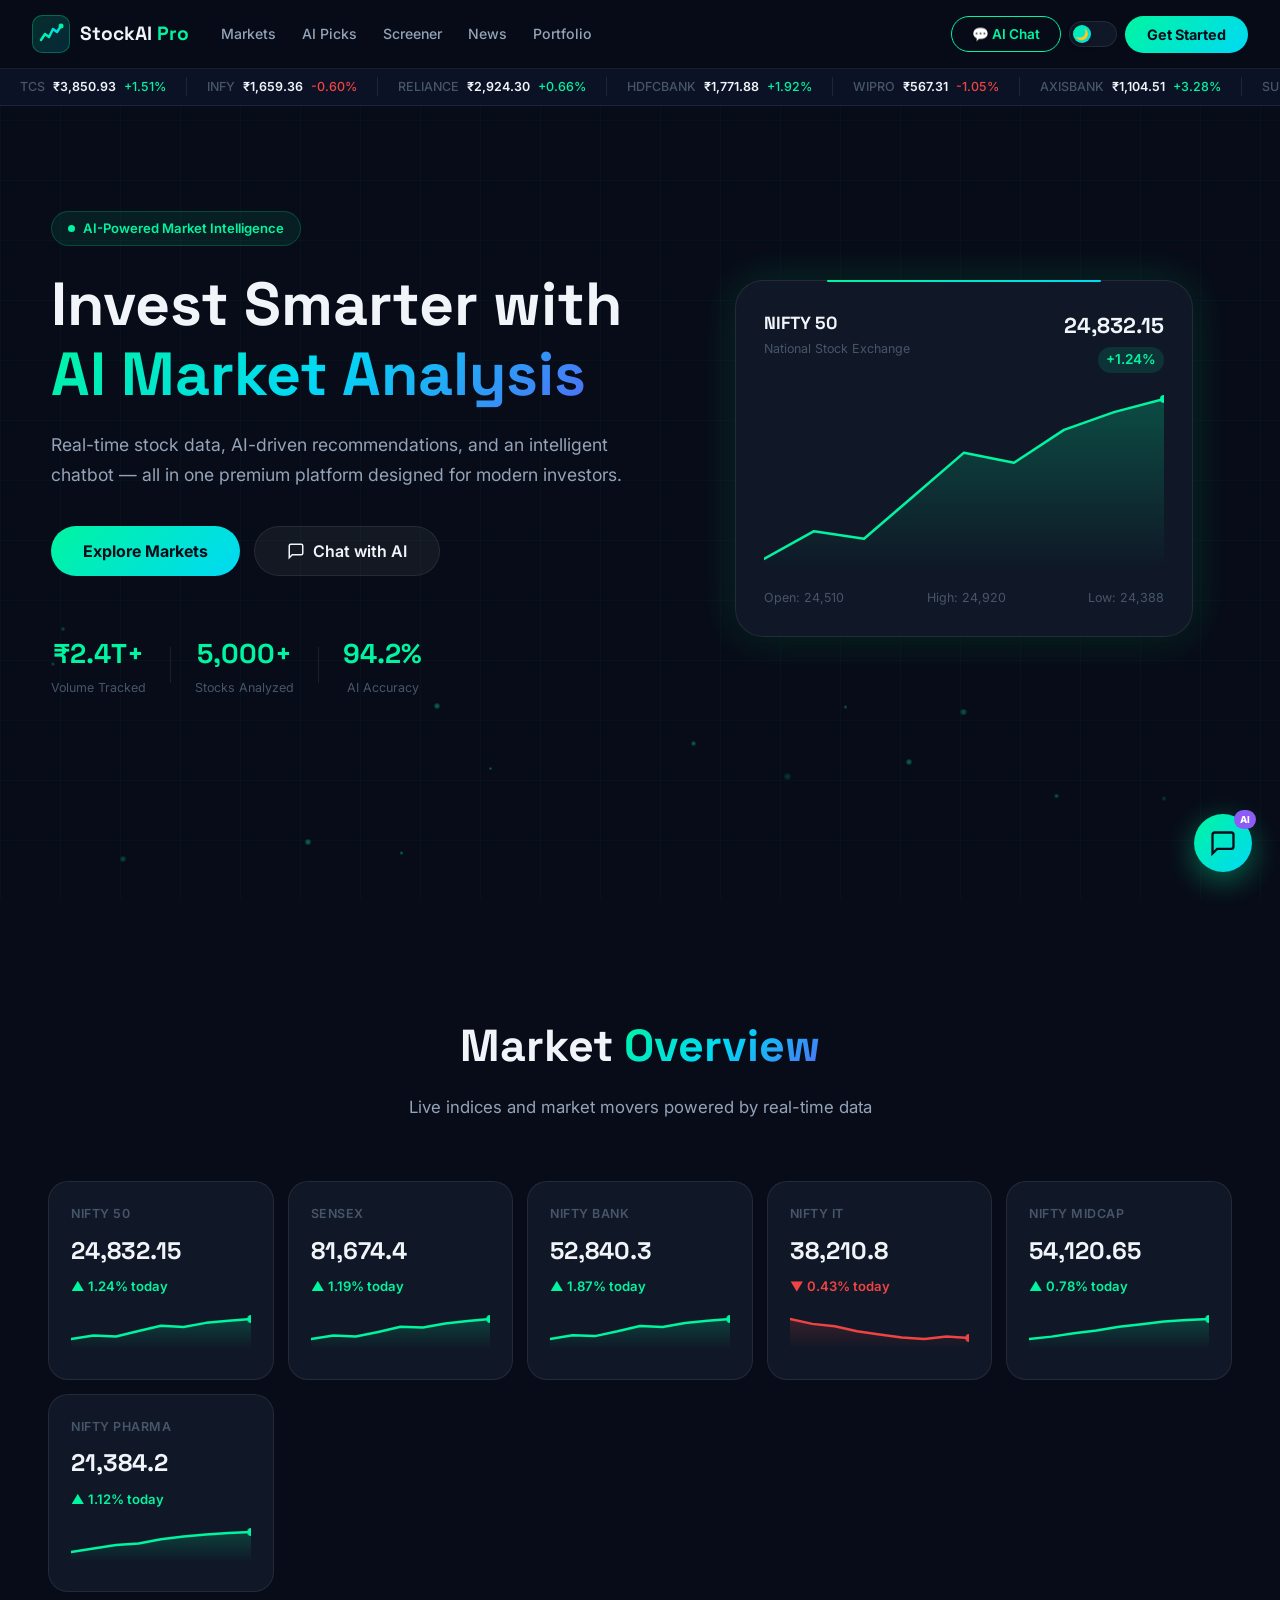
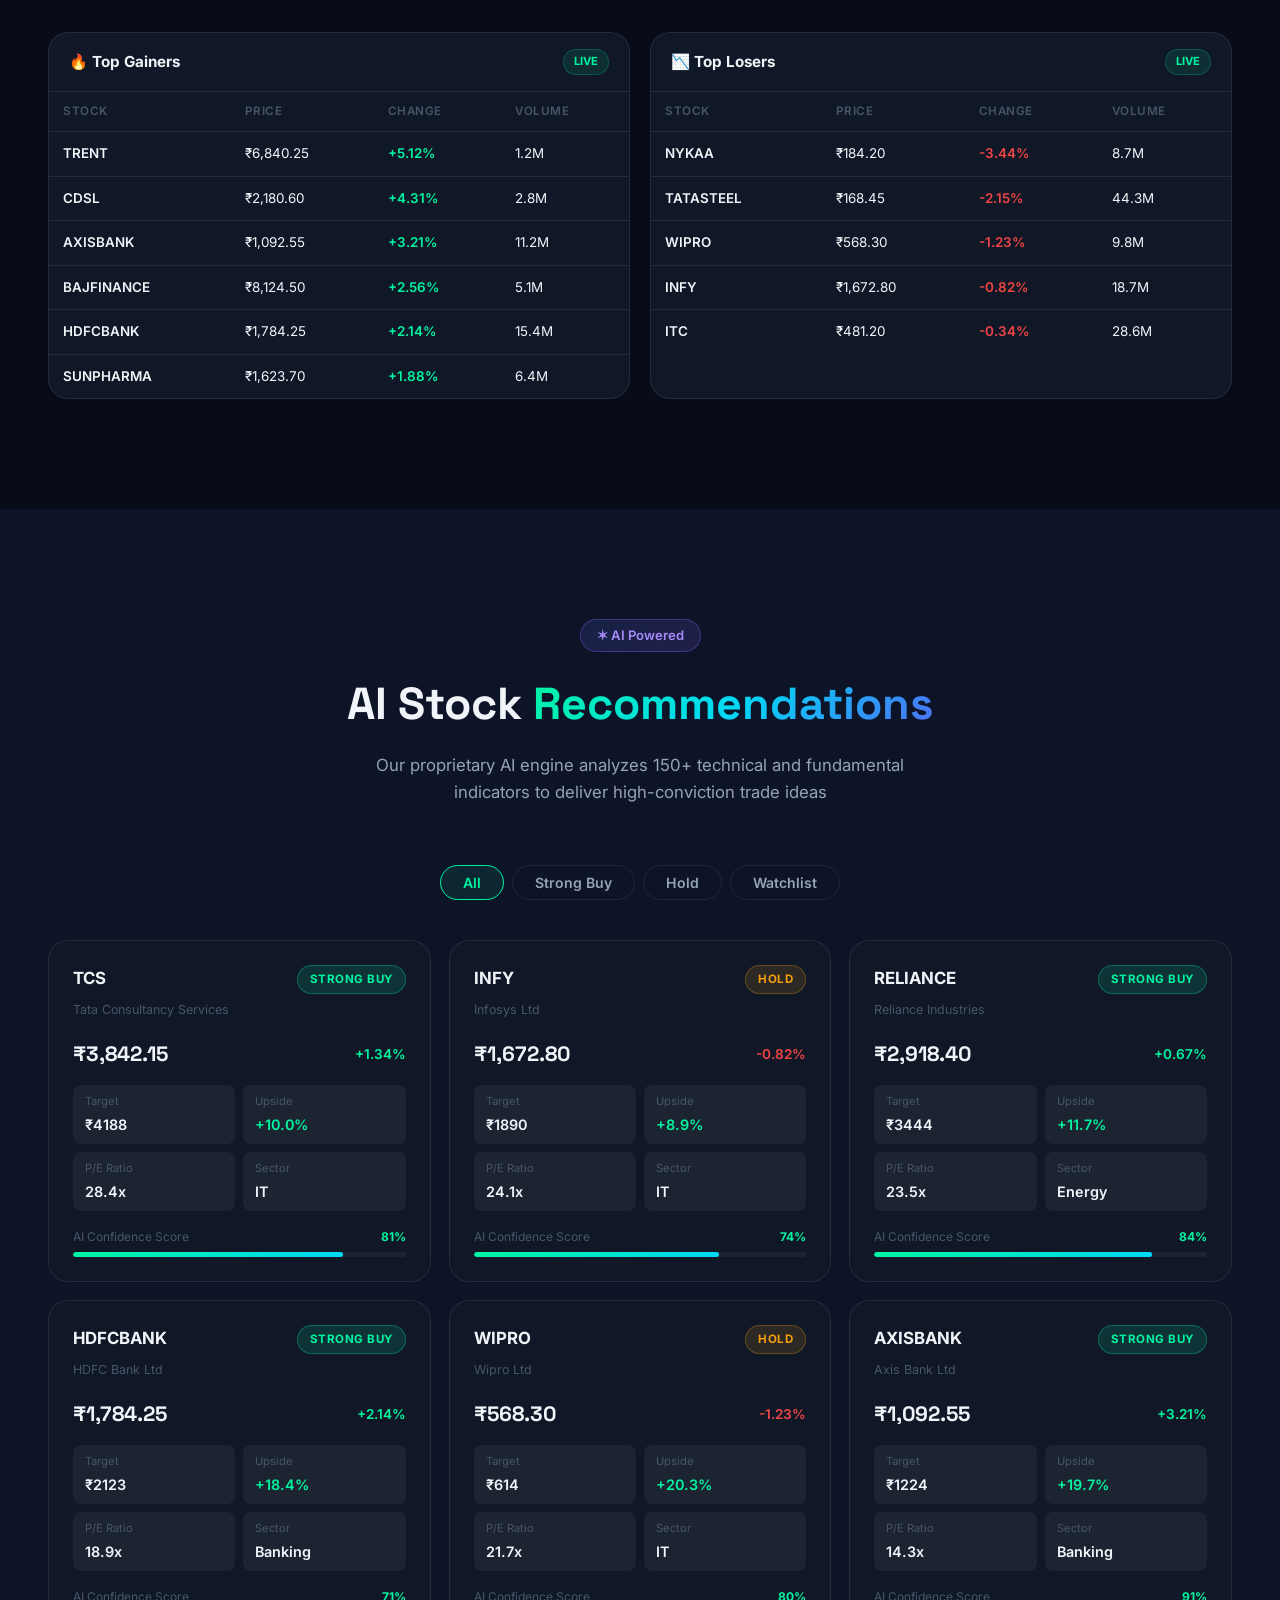
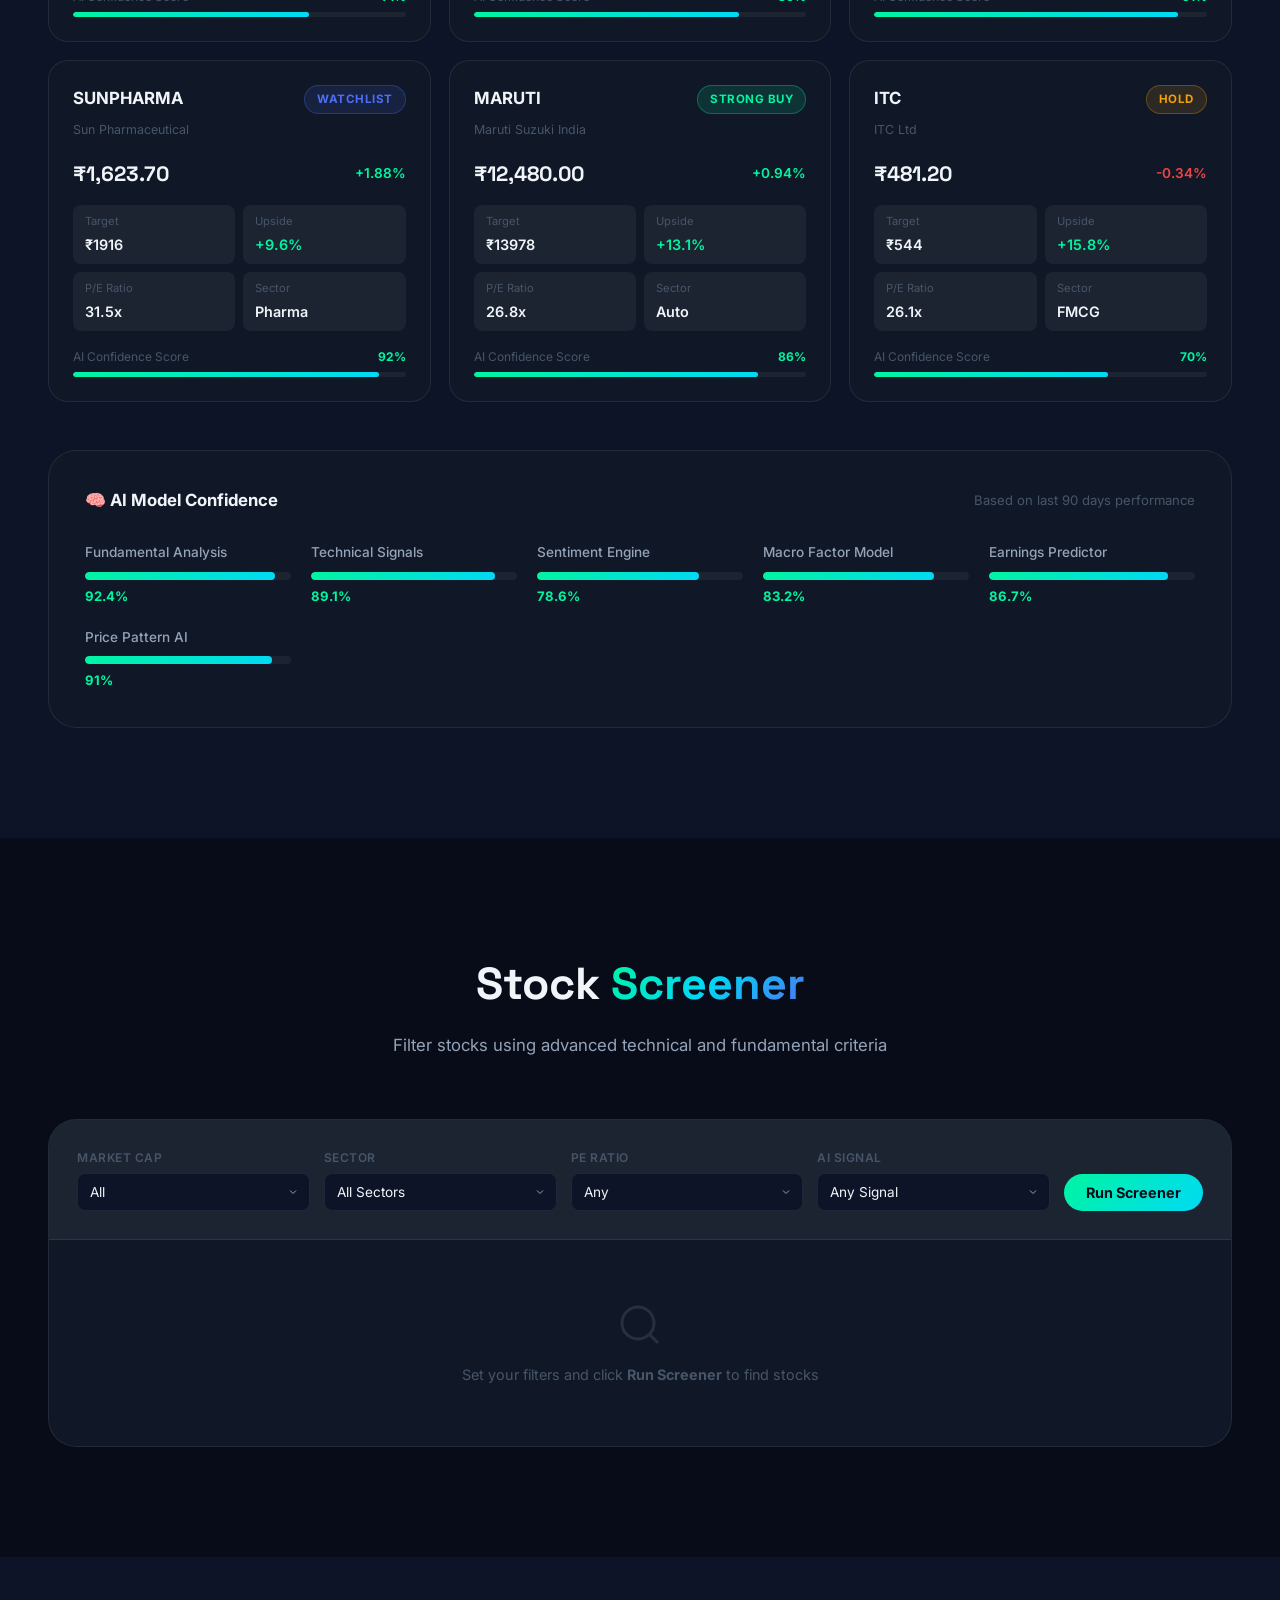
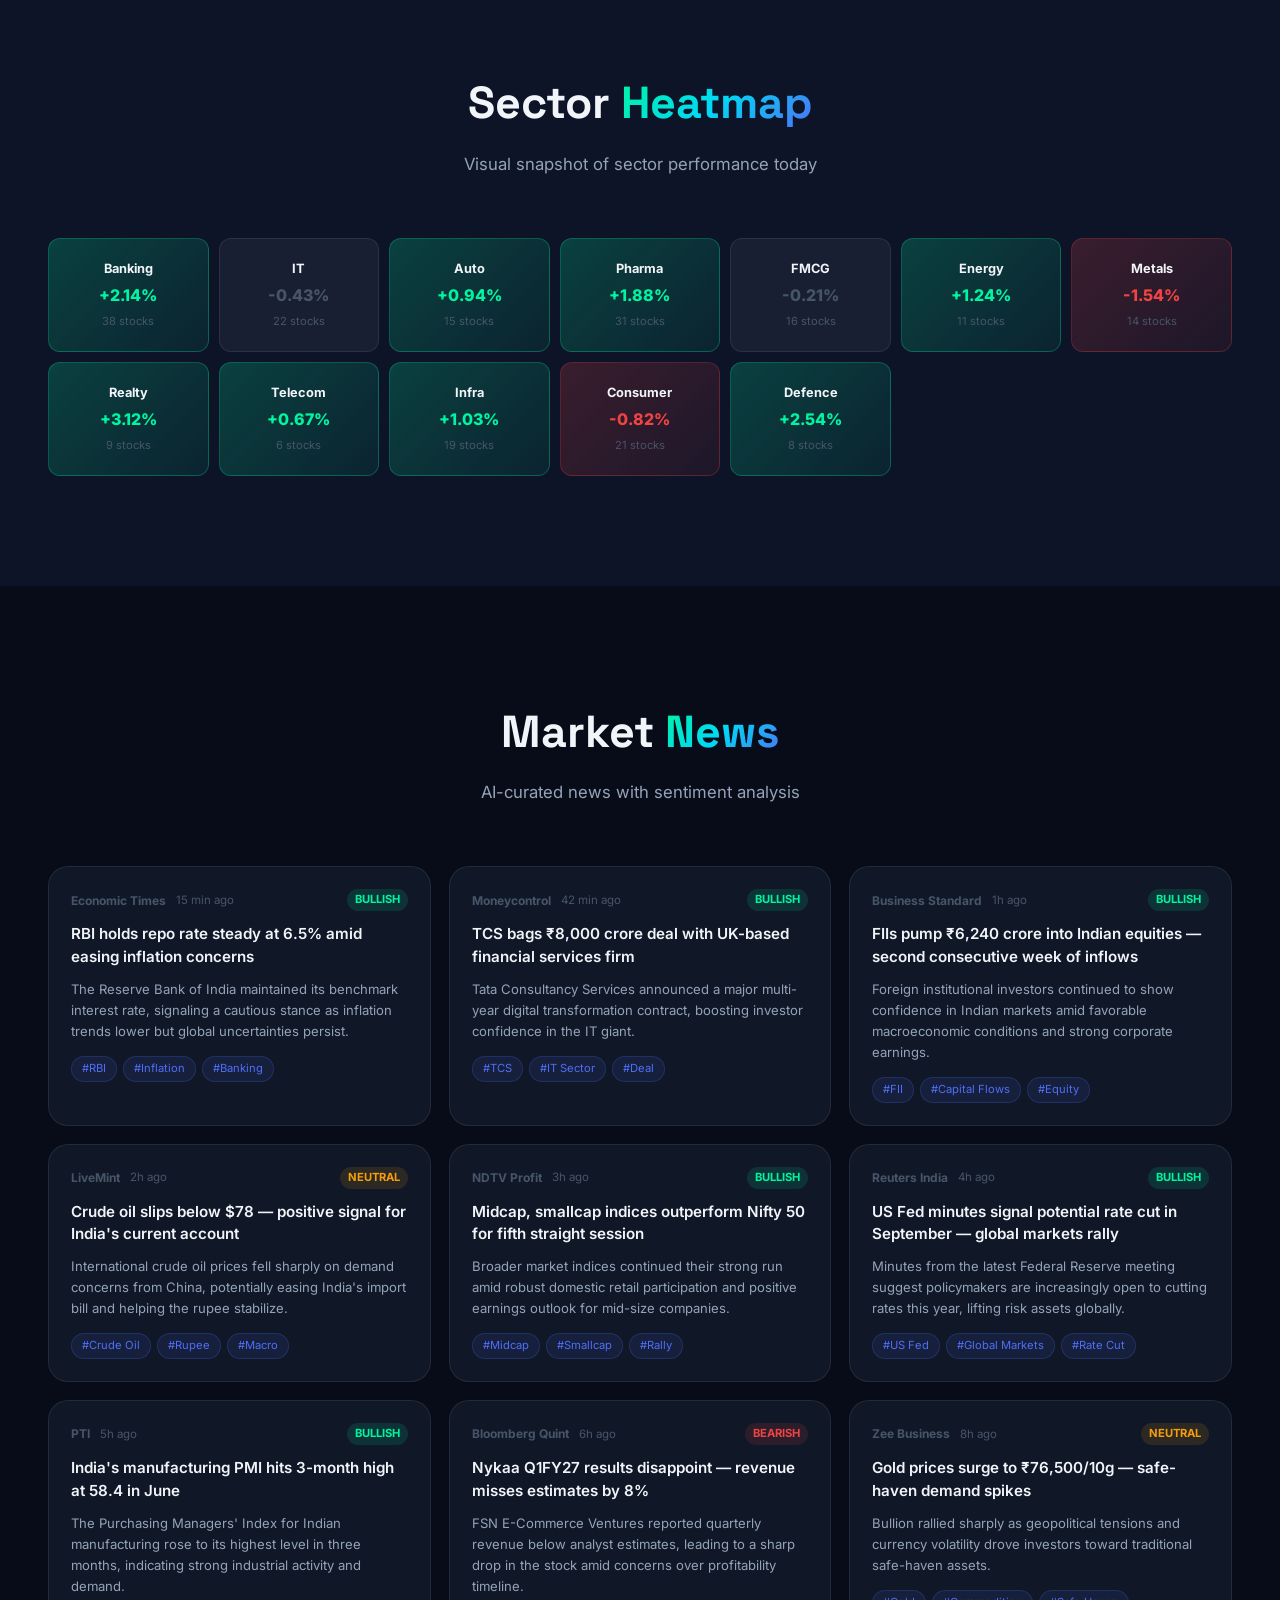
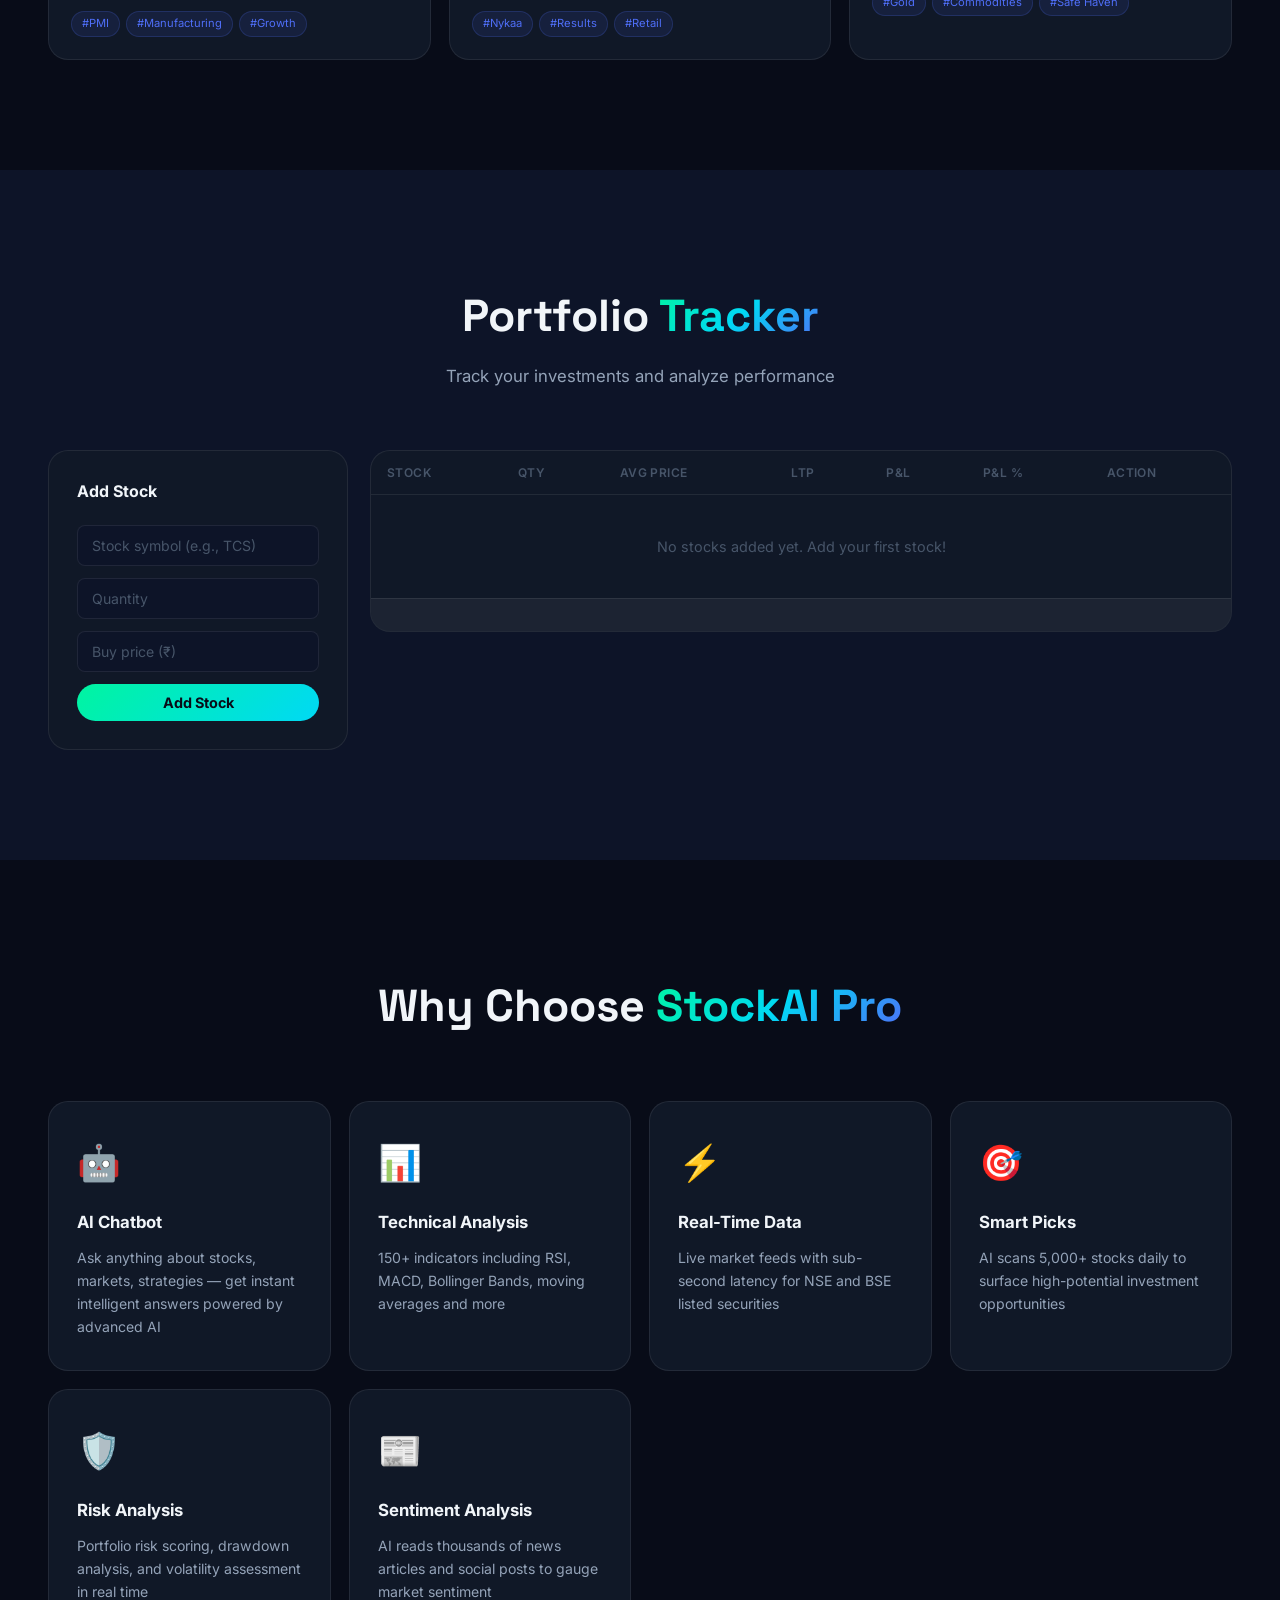
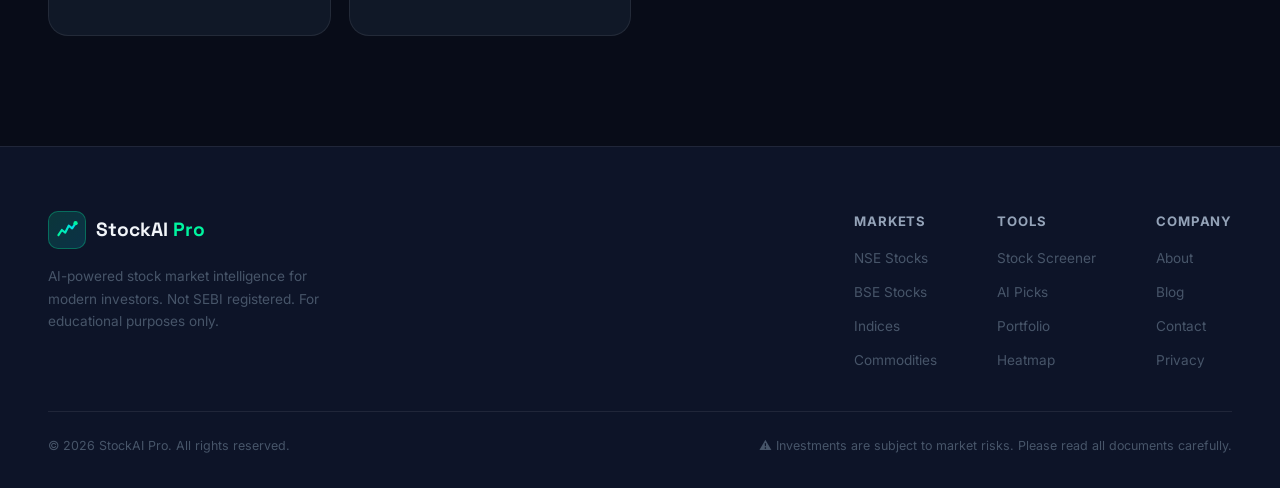
==== commit 630cd958: "newfill updated" ====
--- a/StockAI-Pro/frontend/index.html
+++ b/StockAI-Pro/frontend/index.html
@@ -9,7 +9,7 @@
   <link rel="preconnect" href="https://fonts.googleapis.com" />
   <link rel="preconnect" href="https://fonts.gstatic.com" crossorigin />
   <link href="https://fonts.googleapis.com/css2?family=Inter:wght@300;400;500;600;700;800;900&family=Space+Grotesk:wght@400;500;600;700&display=swap" rel="stylesheet" />
-  <link rel="stylesheet" href="css/style.css" />
+  <link rel="stylesheet" href="style.css" />
 </head>
 <body>
 
@@ -409,6 +409,6 @@
   </div>
 </div>
 
-<script src="js/app.js"></script>
+<script src="app.js"></script>
 </body>
-</html>+</html>
--- a/StockAI-Pro/frontend/style.css
+++ b/StockAI-Pro/frontend/style.css
@@ -0,0 +1,1272 @@
+/* ============================================================
+   StockAI Pro — Enhanced Design System with Light/Dark Mode
+   ============================================================ */
+
+/* ===== DARK MODE (DEFAULT) ===== */
+:root,
+[data-theme="dark"] {
+  --bg-primary: #080c18;
+  --bg-secondary: #0d1428;
+  --bg-card: #101827;
+  --bg-card-hover: #161f35;
+  --bg-glass: rgba(16,24,39,0.7);
+  --border: rgba(255,255,255,0.08);
+  --border-bright: rgba(0,245,160,0.3);
+  --accent-green: #00f5a0;
+  --accent-cyan: #00d9f5;
+  --accent-blue: #4f6ef7;
+  --accent-purple: #8b5cf6;
+  --accent-red: #ef4444;
+  --accent-yellow: #f59e0b;
+  --text-primary: #f1f5f9;
+  --text-secondary: #94a3b8;
+  --text-muted: #475569;
+  --positive: #00f5a0;
+  --negative: #ef4444;
+  --gradient-main: linear-gradient(135deg, #00f5a0, #00d9f5);
+  --gradient-hero: linear-gradient(135deg, #00f5a0 0%, #00d9f5 50%, #4f6ef7 100%);
+  --gradient-card: linear-gradient(145deg, #101827 0%, #0d1428 100%);
+  --shadow-glow: 0 0 40px rgba(0,245,160,0.15);
+  --shadow-card: 0 4px 24px rgba(0,0,0,0.4);
+  --shadow-md: 0 8px 32px rgba(0,0,0,0.5);
+  --radius-sm: 8px;
+  --radius-md: 12px;
+  --radius-lg: 20px;
+  --radius-xl: 28px;
+  --font-main: 'Inter', sans-serif;
+  --font-display: 'Space Grotesk', sans-serif;
+  --transition: all 0.25s cubic-bezier(0.4, 0, 0.2, 1);
+  --nav-bg: rgba(8,12,24,0.85);
+  --nav-scrolled: rgba(8,12,24,0.97);
+  --ticker-bg: rgba(13,20,40,0.95);
+  --modal-bg: rgba(0,0,0,0.8);
+  --chat-bg: rgba(0,0,0,0.5);
+  --input-bg: rgba(255,255,255,0.05);
+  --table-row-hover: rgba(255,255,255,0.02);
+  --hero-grid-color: rgba(0,245,160,0.03);
+  --section-dark-bg: #0d1428;
+}
+
+/* ===== LIGHT MODE ===== */
+[data-theme="light"] {
+  --bg-primary: #f0f4ff;
+  --bg-secondary: #e8eef8;
+  --bg-card: #ffffff;
+  --bg-card-hover: #f8faff;
+  --bg-glass: rgba(255,255,255,0.85);
+  --border: rgba(0,0,0,0.09);
+  --border-bright: rgba(0,168,118,0.4);
+  --accent-green: #00a876;
+  --accent-cyan: #0097d9;
+  --accent-blue: #3b5af7;
+  --accent-purple: #7c3aed;
+  --accent-red: #dc2626;
+  --accent-yellow: #d97706;
+  --text-primary: #0f172a;
+  --text-secondary: #374151;
+  --text-muted: #6b7280;
+  --positive: #059669;
+  --negative: #dc2626;
+  --gradient-main: linear-gradient(135deg, #00a876, #0097d9);
+  --gradient-hero: linear-gradient(135deg, #00a876 0%, #0097d9 50%, #3b5af7 100%);
+  --gradient-card: linear-gradient(145deg, #ffffff 0%, #f0f4ff 100%);
+  --shadow-glow: 0 0 40px rgba(0,168,118,0.12);
+  --shadow-card: 0 4px 24px rgba(0,0,0,0.08);
+  --shadow-md: 0 8px 32px rgba(0,0,0,0.12);
+  --nav-bg: rgba(240,244,255,0.9);
+  --nav-scrolled: rgba(240,244,255,0.98);
+  --ticker-bg: rgba(232,238,248,0.98);
+  --modal-bg: rgba(0,0,0,0.5);
+  --chat-bg: rgba(0,0,0,0.3);
+  --input-bg: rgba(0,0,0,0.04);
+  --table-row-hover: rgba(0,0,0,0.02);
+  --hero-grid-color: rgba(0,168,118,0.06);
+  --section-dark-bg: #e8eef8;
+}
+
+/* ===== RESET & BASE ===== */
+* { margin: 0; padding: 0; box-sizing: border-box; }
+html { scroll-behavior: smooth; }
+
+body {
+  font-family: var(--font-main);
+  background: var(--bg-primary);
+  color: var(--text-primary);
+  overflow-x: hidden;
+  line-height: 1.6;
+  transition: background 0.4s ease, color 0.4s ease;
+}
+
+/* ===== SCROLLBAR ===== */
+::-webkit-scrollbar { width: 6px; }
+::-webkit-scrollbar-track { background: var(--bg-primary); }
+::-webkit-scrollbar-thumb { background: var(--accent-green); border-radius: 3px; }
+
+/* ===== TYPOGRAPHY ===== */
+.gradient-text {
+  background: var(--gradient-hero);
+  -webkit-background-clip: text;
+  -webkit-text-fill-color: transparent;
+  background-clip: text;
+}
+
+/* ===== THEME TOGGLE BUTTON ===== */
+.theme-toggle-btn {
+  width: 48px;
+  height: 26px;
+  background: var(--bg-card);
+  border: 1.5px solid var(--border);
+  border-radius: 50px;
+  cursor: pointer;
+  position: relative;
+  transition: var(--transition);
+  flex-shrink: 0;
+  display: flex;
+  align-items: center;
+  padding: 3px;
+  outline: none;
+}
+.theme-toggle-btn:hover { border-color: var(--accent-green); box-shadow: 0 0 0 3px rgba(0,245,160,0.1); }
+.theme-knob {
+  width: 18px;
+  height: 18px;
+  border-radius: 50%;
+  background: var(--gradient-main);
+  transition: transform 0.35s cubic-bezier(0.34,1.56,0.64,1);
+  display: flex;
+  align-items: center;
+  justify-content: center;
+  font-size: 11px;
+  box-shadow: 0 2px 8px rgba(0,0,0,0.3);
+  flex-shrink: 0;
+}
+[data-theme="light"] .theme-knob { transform: translateX(22px); }
+
+/* ===== BUTTONS ===== */
+.btn-primary {
+  background: var(--gradient-main);
+  color: #080c18;
+  border: none;
+  padding: 10px 22px;
+  border-radius: 50px;
+  font-weight: 700;
+  font-size: 0.9rem;
+  cursor: pointer;
+  transition: var(--transition);
+  font-family: var(--font-main);
+  white-space: nowrap;
+  position: relative;
+  overflow: hidden;
+}
+.btn-primary:hover { transform: translateY(-2px); box-shadow: 0 8px 25px rgba(0,245,160,0.35); }
+.btn-primary:active { transform: translateY(0); }
+.btn-primary.btn-lg { padding: 14px 32px; font-size: 1rem; }
+
+.btn-outline {
+  background: transparent;
+  color: var(--accent-green);
+  border: 1.5px solid var(--accent-green);
+  padding: 9px 20px;
+  border-radius: 50px;
+  font-weight: 600;
+  font-size: 0.85rem;
+  cursor: pointer;
+  transition: var(--transition);
+  font-family: var(--font-main);
+}
+.btn-outline:hover { background: rgba(0,245,160,0.1); transform: translateY(-1px); }
+
+.btn-ghost {
+  background: var(--input-bg);
+  color: var(--text-primary);
+  border: 1.5px solid var(--border);
+  padding: 14px 28px;
+  border-radius: 50px;
+  font-weight: 600;
+  font-size: 1rem;
+  cursor: pointer;
+  transition: var(--transition);
+  font-family: var(--font-main);
+  display: flex;
+  align-items: center;
+  gap: 8px;
+}
+.btn-ghost:hover { background: var(--bg-card-hover); border-color: var(--border-bright); transform: translateY(-1px); }
+.btn-ghost.btn-lg { padding: 14px 32px; }
+
+/* ===== NAVBAR ===== */
+.navbar {
+  position: fixed;
+  top: 0;
+  left: 0;
+  right: 0;
+  z-index: 1000;
+  background: var(--nav-bg);
+  backdrop-filter: blur(20px);
+  -webkit-backdrop-filter: blur(20px);
+  border-bottom: 1px solid var(--border);
+  transition: background 0.3s ease, box-shadow 0.3s ease;
+}
+.navbar.scrolled { background: var(--nav-scrolled); box-shadow: 0 4px 20px rgba(0,0,0,0.15); }
+
+.nav-container {
+  max-width: 1400px;
+  margin: 0 auto;
+  padding: 0 clamp(14px, 3vw, 32px);
+  height: 68px;
+  display: flex;
+  align-items: center;
+  gap: 20px;
+}
+.nav-logo {
+  display: flex;
+  align-items: center;
+  gap: 10px;
+  text-decoration: none;
+  flex-shrink: 0;
+  transition: var(--transition);
+}
+.nav-logo:hover { opacity: 0.85; }
+.logo-icon {
+  width: 38px;
+  height: 38px;
+  background: linear-gradient(135deg, rgba(0,245,160,0.15), rgba(0,217,245,0.15));
+  border: 1px solid rgba(0,245,160,0.3);
+  border-radius: 10px;
+  display: flex;
+  align-items: center;
+  justify-content: center;
+  flex-shrink: 0;
+}
+[data-theme="light"] .logo-icon {
+  background: linear-gradient(135deg, rgba(0,168,118,0.1), rgba(0,151,217,0.1));
+  border-color: rgba(0,168,118,0.25);
+}
+.logo-text {
+  font-family: var(--font-display);
+  font-size: 1.2rem;
+  font-weight: 700;
+  color: var(--text-primary);
+  white-space: nowrap;
+}
+.logo-accent { color: var(--accent-green); }
+
+.nav-links {
+  display: flex;
+  align-items: center;
+  gap: 2px;
+  flex: 1;
+}
+.nav-link {
+  color: var(--text-secondary);
+  text-decoration: none;
+  font-size: 0.88rem;
+  font-weight: 500;
+  padding: 6px 12px;
+  border-radius: 8px;
+  transition: var(--transition);
+  white-space: nowrap;
+}
+.nav-link:hover { color: var(--text-primary); background: var(--input-bg); }
+
+.nav-actions { display: flex; align-items: center; gap: 8px; margin-left: auto; flex-shrink: 0; }
+.hamburger {
+  display: none;
+  flex-direction: column;
+  gap: 5px;
+  background: none;
+  border: none;
+  cursor: pointer;
+  padding: 6px;
+  border-radius: 8px;
+  transition: var(--transition);
+}
+.hamburger:hover { background: var(--input-bg); }
+.hamburger span { display: block; width: 22px; height: 2px; background: var(--text-primary); border-radius: 2px; transition: var(--transition); }
+.hamburger.open span:nth-child(1) { transform: translateY(7px) rotate(45deg); }
+.hamburger.open span:nth-child(2) { opacity: 0; transform: scaleX(0); }
+.hamburger.open span:nth-child(3) { transform: translateY(-7px) rotate(-45deg); }
+
+/* ===== TICKER STRIP ===== */
+.ticker-strip {
+  position: fixed;
+  top: 68px;
+  left: 0;
+  right: 0;
+  z-index: 999;
+  background: var(--ticker-bg);
+  border-bottom: 1px solid var(--border);
+  overflow: hidden;
+  height: 38px;
+  display: flex;
+  align-items: center;
+}
+.ticker-track {
+  display: flex;
+  gap: 0;
+  animation: tickerScroll 50s linear infinite;
+  white-space: nowrap;
+}
+.ticker-track:hover { animation-play-state: paused; cursor: default; }
+.ticker-item {
+  display: flex;
+  align-items: center;
+  gap: 8px;
+  padding: 0 20px;
+  border-right: 1px solid var(--border);
+  font-size: 0.78rem;
+  font-weight: 500;
+}
+.ticker-name { color: var(--text-muted); }
+.ticker-price { color: var(--text-primary); font-weight: 600; }
+.ticker-change.up { color: var(--positive); }
+.ticker-change.down { color: var(--negative); }
+@keyframes tickerScroll { from { transform: translateX(0); } to { transform: translateX(-50%); } }
+
+/* ===== HERO ===== */
+.hero {
+  min-height: 100vh;
+  padding: clamp(110px, 13vh, 155px) clamp(16px, 4vw, 64px) clamp(60px, 8vw, 100px);
+  display: flex;
+  align-items: center;
+  gap: clamp(32px, 5vw, 72px);
+  max-width: 1400px;
+  margin: 0 auto;
+  position: relative;
+  overflow: hidden;
+}
+.hero-bg-grid {
+  position: fixed;
+  inset: 0;
+  background-image:
+    linear-gradient(var(--hero-grid-color) 1px, transparent 1px),
+    linear-gradient(90deg, var(--hero-grid-color) 1px, transparent 1px);
+  background-size: 60px 60px;
+  z-index: -2;
+  pointer-events: none;
+}
+.hero-particles {
+  position: absolute;
+  inset: 0;
+  z-index: -1;
+  pointer-events: none;
+}
+.particle {
+  position: absolute;
+  border-radius: 50%;
+  background: radial-gradient(circle, rgba(0,245,160,0.6), transparent);
+  animation: floatParticle linear infinite;
+}
+[data-theme="light"] .particle {
+  background: radial-gradient(circle, rgba(0,168,118,0.35), transparent);
+}
+@keyframes floatParticle {
+  0% { transform: translateY(0) scale(1); opacity: 0; }
+  10% { opacity: 1; }
+  90% { opacity: 0.5; }
+  100% { transform: translateY(-80vh) scale(0); opacity: 0; }
+}
+
+.hero-content { flex: 1; max-width: 620px; }
+.hero-badge {
+  display: inline-flex;
+  align-items: center;
+  gap: 8px;
+  background: rgba(0,245,160,0.08);
+  border: 1px solid rgba(0,245,160,0.2);
+  color: var(--accent-green);
+  padding: 6px 16px;
+  border-radius: 50px;
+  font-size: 0.82rem;
+  font-weight: 600;
+  margin-bottom: 24px;
+  animation: fadeInUp 0.6s ease both;
+}
+[data-theme="light"] .hero-badge {
+  background: rgba(0,168,118,0.08);
+  border-color: rgba(0,168,118,0.2);
+}
+.badge-dot {
+  width: 7px;
+  height: 7px;
+  background: var(--accent-green);
+  border-radius: 50%;
+  animation: pulse 1.5s infinite;
+}
+@keyframes pulse { 0%,100% { opacity:1; transform: scale(1); } 50% { opacity:0.5; transform: scale(1.4); } }
+
+.hero-title {
+  font-family: var(--font-display);
+  font-size: clamp(2rem, 5.5vw, 3.8rem);
+  font-weight: 800;
+  line-height: 1.15;
+  margin-bottom: 20px;
+  animation: fadeInUp 0.7s 0.1s ease both;
+}
+.hero-subtitle {
+  color: var(--text-secondary);
+  font-size: clamp(0.92rem, 2vw, 1.1rem);
+  line-height: 1.7;
+  margin-bottom: 36px;
+  animation: fadeInUp 0.7s 0.2s ease both;
+}
+.hero-cta {
+  display: flex;
+  gap: 14px;
+  flex-wrap: wrap;
+  margin-bottom: 48px;
+  animation: fadeInUp 0.7s 0.3s ease both;
+}
+.hero-stats {
+  display: flex;
+  align-items: center;
+  animation: fadeInUp 0.7s 0.4s ease both;
+  flex-wrap: wrap;
+  row-gap: 8px;
+}
+.stat-item { text-align: center; padding: 8px 24px; }
+.stat-item:first-child { padding-left: 0; }
+.stat-value {
+  display: block;
+  font-family: var(--font-display);
+  font-size: clamp(1.25rem, 3vw, 1.7rem);
+  font-weight: 700;
+  color: var(--accent-green);
+}
+.stat-label { display: block; font-size: 0.78rem; color: var(--text-muted); margin-top: 2px; }
+.stat-divider { width: 1px; height: 36px; background: var(--border); flex-shrink: 0; }
+
+/* Hero Chart Card */
+.hero-chart-card {
+  flex: 0 0 clamp(280px, 35vw, 440px);
+  background: var(--bg-card);
+  border: 1px solid var(--border);
+  border-radius: var(--radius-xl);
+  padding: clamp(16px, 2.5vw, 28px);
+  box-shadow: var(--shadow-glow), var(--shadow-card);
+  animation: fadeInRight 0.8s 0.3s ease both;
+  position: relative;
+}
+.hero-chart-card::before {
+  content: '';
+  position: absolute;
+  top: -1px;
+  left: 20%;
+  right: 20%;
+  height: 2px;
+  background: var(--gradient-main);
+  border-radius: 2px;
+}
+.chart-card-header { display: flex; justify-content: space-between; align-items: flex-start; margin-bottom: 16px; flex-wrap: wrap; gap: 8px; }
+.chart-card-title { font-family: var(--font-display); font-size: 1.1rem; font-weight: 700; }
+.chart-card-subtitle { font-size: 0.78rem; color: var(--text-muted); margin-top: 2px; }
+.chart-card-price { text-align: right; }
+.price-value { display: block; font-size: 1.35rem; font-weight: 700; font-family: var(--font-display); }
+.price-change { font-size: 0.85rem; font-weight: 600; padding: 2px 8px; border-radius: 20px; display: inline-block; margin-top: 4px; }
+.price-change.positive { background: rgba(0,245,160,0.12); color: var(--positive); }
+.price-change.negative { background: rgba(239,68,68,0.12); color: var(--negative); }
+[data-theme="light"] .price-change.positive { background: rgba(5,150,105,0.1); }
+.chart-card-footer { display: flex; justify-content: space-between; margin-top: 12px; font-size: 0.78rem; color: var(--text-muted); flex-wrap: wrap; gap: 4px; }
+
+@keyframes fadeInUp { from { opacity:0; transform: translateY(30px); } to { opacity:1; transform: translateY(0); } }
+@keyframes fadeInRight { from { opacity:0; transform: translateX(40px); } to { opacity:1; transform: translateX(0); } }
+
+/* ===== SECTIONS ===== */
+.section {
+  padding: clamp(60px, 9vw, 110px) clamp(16px, 4vw, 48px);
+  position: relative;
+}
+.section-dark { background: var(--section-dark-bg); }
+.section-container { max-width: 1400px; margin: 0 auto; }
+.section-header { text-align: center; margin-bottom: clamp(32px, 5vw, 60px); }
+.section-title {
+  font-family: var(--font-display);
+  font-size: clamp(1.6rem, 3.5vw, 2.8rem);
+  font-weight: 800;
+  margin-bottom: 12px;
+}
+.section-subtitle { color: var(--text-secondary); font-size: clamp(0.9rem, 1.8vw, 1.05rem); max-width: 560px; margin: 0 auto; }
+
+/* ===== INDICES GRID ===== */
+.indices-grid {
+  display: grid;
+  grid-template-columns: repeat(auto-fit, minmax(min(100%, 190px), 1fr));
+  gap: 14px;
+  margin-bottom: 40px;
+}
+.index-card {
+  background: var(--bg-card);
+  border: 1px solid var(--border);
+  border-radius: var(--radius-lg);
+  padding: clamp(14px, 2vw, 22px);
+  cursor: pointer;
+  transition: var(--transition);
+  position: relative;
+  overflow: hidden;
+}
+.index-card::before {
+  content: '';
+  position: absolute;
+  top: 0; left: 0; right: 0;
+  height: 2px;
+  background: var(--gradient-main);
+  transform: scaleX(0);
+  transition: var(--transition);
+}
+.index-card:hover { border-color: var(--border-bright); transform: translateY(-4px); box-shadow: var(--shadow-glow); }
+.index-card:hover::before { transform: scaleX(1); }
+.index-card.negative::before { background: linear-gradient(90deg, #ef4444, #f59e0b); }
+.index-name { font-size: 0.78rem; font-weight: 600; color: var(--text-muted); text-transform: uppercase; letter-spacing: 0.5px; margin-bottom: 8px; }
+.index-value { font-family: var(--font-display); font-size: clamp(1.2rem, 2.5vw, 1.5rem); font-weight: 700; margin-bottom: 6px; }
+.index-change { font-size: 0.82rem; font-weight: 600; }
+.index-change.up { color: var(--positive); }
+.index-change.down { color: var(--negative); }
+.index-mini-chart { margin-top: 12px; height: 40px; width: 100%; }
+
+/* ===== MARKET TABLES ===== */
+.market-tables { display: grid; grid-template-columns: repeat(auto-fit, minmax(min(100%, 340px), 1fr)); gap: 20px; }
+.table-card {
+  background: var(--bg-card);
+  border: 1px solid var(--border);
+  border-radius: var(--radius-lg);
+  overflow: hidden;
+  transition: box-shadow 0.3s ease;
+}
+.table-card:hover { box-shadow: var(--shadow-md); }
+.table-card-header {
+  display: flex;
+  align-items: center;
+  justify-content: space-between;
+  padding: 16px 20px;
+  border-bottom: 1px solid var(--border);
+}
+.table-card-header h3 { font-size: 0.95rem; font-weight: 700; }
+.live-badge {
+  background: rgba(0,245,160,0.1);
+  color: var(--accent-green);
+  font-size: 0.7rem;
+  font-weight: 700;
+  padding: 3px 10px;
+  border-radius: 20px;
+  border: 1px solid rgba(0,245,160,0.2);
+  animation: livePulse 2s infinite;
+}
+[data-theme="light"] .live-badge { background: rgba(0,168,118,0.08); border-color: rgba(0,168,118,0.2); }
+@keyframes livePulse { 0%,100% { opacity:1; } 50% { opacity:0.55; } }
+
+.stock-table { width: 100%; border-collapse: collapse; }
+.stock-table th { padding: 10px 14px; text-align: left; font-size: 0.73rem; color: var(--text-muted); font-weight: 600; text-transform: uppercase; letter-spacing: 0.5px; border-bottom: 1px solid var(--border); }
+.stock-table td { padding: 11px 14px; font-size: 0.84rem; border-bottom: 1px solid var(--border); transition: background 0.15s; }
+.stock-table tr:hover td { background: var(--table-row-hover); }
+.stock-table tr:last-child td { border-bottom: none; }
+.stock-name { font-weight: 600; color: var(--text-primary); }
+.up-text { color: var(--positive); font-weight: 600; }
+.down-text { color: var(--negative); font-weight: 600; }
+
+/* ===== AI BADGE ===== */
+.ai-badge {
+  display: inline-flex;
+  background: linear-gradient(135deg, rgba(79,110,247,0.15), rgba(139,92,246,0.15));
+  border: 1px solid rgba(139,92,246,0.35);
+  color: #a78bfa;
+  padding: 5px 16px;
+  border-radius: 50px;
+  font-size: 0.82rem;
+  font-weight: 600;
+  margin-bottom: 16px;
+}
+[data-theme="light"] .ai-badge {
+  background: linear-gradient(135deg, rgba(59,90,247,0.1), rgba(124,58,237,0.1));
+  border-color: rgba(124,58,237,0.3);
+  color: #7c3aed;
+}
+
+/* ===== FILTER TABS ===== */
+.filter-tabs {
+  display: flex;
+  gap: 8px;
+  justify-content: center;
+  margin-bottom: 40px;
+  flex-wrap: wrap;
+}
+.filter-tab {
+  background: transparent;
+  border: 1.5px solid var(--border);
+  color: var(--text-secondary);
+  padding: 8px 22px;
+  border-radius: 50px;
+  font-size: 0.88rem;
+  font-weight: 600;
+  cursor: pointer;
+  transition: var(--transition);
+  font-family: var(--font-main);
+}
+.filter-tab.active, .filter-tab:hover {
+  background: rgba(0,245,160,0.08);
+  border-color: var(--accent-green);
+  color: var(--accent-green);
+}
+[data-theme="light"] .filter-tab.active,
+[data-theme="light"] .filter-tab:hover {
+  background: rgba(0,168,118,0.08);
+}
+
+/* ===== PICKS GRID ===== */
+.picks-grid {
+  display: grid;
+  grid-template-columns: repeat(auto-fill, minmax(min(100%, 285px), 1fr));
+  gap: 18px;
+  margin-bottom: 48px;
+}
+.pick-card {
+  background: var(--bg-card);
+  border: 1px solid var(--border);
+  border-radius: var(--radius-lg);
+  padding: clamp(16px, 2.5vw, 24px);
+  cursor: pointer;
+  transition: var(--transition);
+  position: relative;
+  overflow: hidden;
+}
+.pick-card:hover { transform: translateY(-6px); box-shadow: var(--shadow-md); border-color: var(--border-bright); }
+.pick-card-top { display: flex; justify-content: space-between; align-items: flex-start; margin-bottom: 16px; gap: 10px; }
+.pick-stock-info h3 { font-size: 1.05rem; font-weight: 700; margin-bottom: 4px; }
+.pick-stock-info span { font-size: 0.78rem; color: var(--text-muted); }
+.signal-badge {
+  padding: 4px 12px;
+  border-radius: 20px;
+  font-size: 0.72rem;
+  font-weight: 700;
+  text-transform: uppercase;
+  letter-spacing: 0.5px;
+  white-space: nowrap;
+  flex-shrink: 0;
+}
+.signal-buy { background: rgba(0,245,160,0.12); color: var(--positive); border: 1px solid rgba(0,245,160,0.3); }
+.signal-hold { background: rgba(245,158,11,0.12); color: var(--accent-yellow); border: 1px solid rgba(245,158,11,0.3); }
+.signal-watch { background: rgba(79,110,247,0.12); color: var(--accent-blue); border: 1px solid rgba(79,110,247,0.3); }
+.signal-sell { background: rgba(239,68,68,0.12); color: var(--negative); border: 1px solid rgba(239,68,68,0.3); }
+
+.pick-price-row { display: flex; justify-content: space-between; align-items: center; margin-bottom: 14px; }
+.pick-price { font-family: var(--font-display); font-size: clamp(1.1rem, 2.5vw, 1.3rem); font-weight: 700; }
+.pick-change { font-size: 0.85rem; font-weight: 600; }
+
+.pick-metrics { display: grid; grid-template-columns: 1fr 1fr; gap: 8px; margin-bottom: 16px; }
+.pick-metric { background: var(--input-bg); border-radius: 8px; padding: 8px 12px; }
+.pick-metric-label { font-size: 0.7rem; color: var(--text-muted); margin-bottom: 2px; }
+.pick-metric-value { font-size: 0.9rem; font-weight: 600; color: var(--text-primary); }
+
+.ai-score-bar { margin-top: 4px; }
+.ai-score-label { display: flex; justify-content: space-between; font-size: 0.75rem; margin-bottom: 6px; }
+.ai-score-label span:first-child { color: var(--text-muted); }
+.ai-score-label span:last-child { color: var(--accent-green); font-weight: 700; }
+.score-track { height: 5px; background: var(--input-bg); border-radius: 3px; overflow: hidden; }
+.score-fill { height: 100%; background: var(--gradient-main); border-radius: 3px; transition: width 1s ease; }
+
+/* ===== AI CONFIDENCE SECTION ===== */
+.ai-confidence {
+  background: var(--bg-card);
+  border: 1px solid var(--border);
+  border-radius: var(--radius-xl);
+  padding: clamp(18px, 3vw, 36px);
+}
+.confidence-header { display: flex; justify-content: space-between; align-items: center; margin-bottom: 28px; flex-wrap: wrap; gap: 8px; }
+.confidence-header h3 { font-size: 1.05rem; font-weight: 700; }
+.confidence-header span { font-size: 0.82rem; color: var(--text-muted); }
+.confidence-bars { display: grid; grid-template-columns: repeat(auto-fit, minmax(min(100%, 180px), 1fr)); gap: 20px; }
+.confidence-name { font-size: 0.85rem; color: var(--text-secondary); margin-bottom: 8px; font-weight: 500; }
+.confidence-bar-track { height: 8px; background: var(--input-bg); border-radius: 4px; overflow: hidden; margin-bottom: 6px; }
+.confidence-bar-fill { height: 100%; border-radius: 4px; background: var(--gradient-main); transition: width 1.5s ease; }
+.confidence-pct { font-size: 0.82rem; font-weight: 700; color: var(--accent-green); }
+
+/* ===== SCREENER ===== */
+.screener-card {
+  background: var(--bg-card);
+  border: 1px solid var(--border);
+  border-radius: var(--radius-xl);
+  overflow: hidden;
+}
+.screener-filters {
+  display: flex;
+  gap: 14px;
+  flex-wrap: wrap;
+  align-items: flex-end;
+  padding: clamp(16px, 3vw, 28px);
+  border-bottom: 1px solid var(--border);
+  background: var(--input-bg);
+}
+.filter-group { display: flex; flex-direction: column; gap: 6px; flex: 1; min-width: 130px; }
+.filter-group label { font-size: 0.75rem; font-weight: 600; color: var(--text-muted); text-transform: uppercase; letter-spacing: 0.5px; }
+.filter-select {
+  background: var(--bg-secondary);
+  border: 1px solid var(--border);
+  color: var(--text-primary);
+  padding: 10px 32px 10px 12px;
+  border-radius: var(--radius-sm);
+  font-size: 0.85rem;
+  font-family: var(--font-main);
+  cursor: pointer;
+  transition: var(--transition);
+  -webkit-appearance: none;
+  appearance: none;
+  background-image: url("data:image/svg+xml,%3Csvg xmlns='http://www.w3.org/2000/svg' width='12' height='12' viewBox='0 0 24 24' fill='none' stroke='%2394a3b8' stroke-width='2'%3E%3Cpath d='M6 9l6 6 6-6'/%3E%3C/svg%3E");
+  background-repeat: no-repeat;
+  background-position: right 10px center;
+}
+.filter-select:focus { outline: none; border-color: var(--accent-green); box-shadow: 0 0 0 3px rgba(0,245,160,0.1); }
+
+.screener-results { padding: clamp(16px, 3vw, 28px); min-height: 180px; overflow-x: auto; }
+.screener-placeholder { display: flex; flex-direction: column; align-items: center; justify-content: center; min-height: 150px; gap: 14px; color: var(--text-muted); }
+.screener-placeholder svg { opacity: 0.4; }
+.screener-placeholder p { font-size: 0.9rem; }
+
+.screener-table { width: 100%; border-collapse: collapse; min-width: 560px; }
+.screener-table th { padding: 10px 14px; text-align: left; font-size: 0.73rem; color: var(--text-muted); font-weight: 600; text-transform: uppercase; border-bottom: 1px solid var(--border); white-space: nowrap; }
+.screener-table td { padding: 12px 14px; font-size: 0.85rem; border-bottom: 1px solid var(--border); cursor: pointer; transition: background 0.15s; }
+.screener-table tr:hover td { background: var(--table-row-hover); }
+.screener-table tr:last-child td { border-bottom: none; }
+
+/* ===== HEATMAP ===== */
+.heatmap-grid {
+  display: grid;
+  grid-template-columns: repeat(auto-fill, minmax(min(100%, 140px), 1fr));
+  gap: 10px;
+}
+.heatmap-cell {
+  border-radius: var(--radius-md);
+  padding: clamp(12px, 2vw, 20px) 14px;
+  display: flex;
+  flex-direction: column;
+  align-items: center;
+  justify-content: center;
+  gap: 4px;
+  cursor: pointer;
+  transition: var(--transition);
+  min-height: 85px;
+  position: relative;
+  overflow: hidden;
+}
+.heatmap-cell:hover { transform: scale(1.05); z-index: 2; box-shadow: var(--shadow-md); }
+.heatmap-cell.positive { background: linear-gradient(135deg, rgba(0,245,160,0.2), rgba(0,245,160,0.07)); border: 1px solid rgba(0,245,160,0.25); }
+.heatmap-cell.negative { background: linear-gradient(135deg, rgba(239,68,68,0.2), rgba(239,68,68,0.07)); border: 1px solid rgba(239,68,68,0.25); }
+.heatmap-cell.neutral { background: var(--input-bg); border: 1px solid var(--border); }
+[data-theme="light"] .heatmap-cell.positive { background: linear-gradient(135deg, rgba(5,150,105,0.12), rgba(5,150,105,0.04)); border-color: rgba(5,150,105,0.22); }
+[data-theme="light"] .heatmap-cell.negative { background: linear-gradient(135deg, rgba(220,38,38,0.12), rgba(220,38,38,0.04)); border-color: rgba(220,38,38,0.22); }
+.heatmap-sector { font-size: 0.8rem; font-weight: 700; color: var(--text-primary); text-align: center; }
+.heatmap-change { font-size: 1rem; font-weight: 800; }
+.heatmap-cell.positive .heatmap-change { color: var(--positive); }
+.heatmap-cell.negative .heatmap-change { color: var(--negative); }
+.heatmap-cell.neutral .heatmap-change { color: var(--text-muted); }
+.heatmap-stocks { font-size: 0.7rem; color: var(--text-muted); }
+
+/* ===== NEWS GRID ===== */
+.news-grid {
+  display: grid;
+  grid-template-columns: repeat(auto-fill, minmax(min(100%, 310px), 1fr));
+  gap: 18px;
+}
+.news-card {
+  background: var(--bg-card);
+  border: 1px solid var(--border);
+  border-radius: var(--radius-lg);
+  padding: clamp(14px, 2.5vw, 22px);
+  transition: var(--transition);
+  cursor: pointer;
+  position: relative;
+  overflow: hidden;
+}
+.news-card::before {
+  content: '';
+  position: absolute;
+  top: 0; left: 0; right: 0;
+  height: 2px;
+  background: var(--gradient-main);
+  transform: scaleX(0);
+  transition: transform 0.3s ease;
+}
+.news-card:hover { transform: translateY(-4px); border-color: var(--border-bright); box-shadow: var(--shadow-card); }
+.news-card:hover::before { transform: scaleX(1); }
+.news-meta { display: flex; align-items: center; gap: 10px; margin-bottom: 12px; flex-wrap: wrap; }
+.news-source { font-size: 0.75rem; font-weight: 700; color: var(--text-muted); }
+.news-time { font-size: 0.72rem; color: var(--text-muted); }
+.news-sentiment {
+  font-size: 0.7rem;
+  font-weight: 700;
+  padding: 2px 8px;
+  border-radius: 20px;
+  margin-left: auto;
+}
+.sentiment-bullish { background: rgba(0,245,160,0.12); color: var(--positive); }
+.sentiment-bearish { background: rgba(239,68,68,0.12); color: var(--negative); }
+.sentiment-neutral { background: rgba(245,158,11,0.12); color: var(--accent-yellow); }
+.news-headline { font-size: 0.95rem; font-weight: 600; line-height: 1.5; margin-bottom: 10px; color: var(--text-primary); }
+.news-summary { font-size: 0.82rem; color: var(--text-secondary); line-height: 1.6; }
+.news-tags { display: flex; gap: 6px; margin-top: 14px; flex-wrap: wrap; }
+.news-tag {
+  font-size: 0.7rem;
+  padding: 3px 10px;
+  border-radius: 20px;
+  background: rgba(79,110,247,0.1);
+  color: var(--accent-blue);
+  border: 1px solid rgba(79,110,247,0.2);
+}
+
+/* ===== PORTFOLIO ===== */
+.portfolio-layout { display: grid; grid-template-columns: min(100%, 300px) 1fr; gap: 22px; align-items: start; }
+.portfolio-add {
+  background: var(--bg-card);
+  border: 1px solid var(--border);
+  border-radius: var(--radius-lg);
+  padding: clamp(16px, 2.5vw, 28px);
+}
+.portfolio-add h3 { font-size: 1rem; font-weight: 700; margin-bottom: 20px; }
+.portfolio-form { display: flex; flex-direction: column; gap: 12px; }
+.port-input {
+  background: var(--bg-secondary);
+  border: 1px solid var(--border);
+  color: var(--text-primary);
+  padding: 11px 14px;
+  border-radius: var(--radius-sm);
+  font-size: 0.88rem;
+  font-family: var(--font-main);
+  transition: var(--transition);
+  width: 100%;
+}
+.port-input:focus { outline: none; border-color: var(--accent-green); box-shadow: 0 0 0 3px rgba(0,245,160,0.1); }
+.port-input::placeholder { color: var(--text-muted); }
+
+.portfolio-table-wrap {
+  background: var(--bg-card);
+  border: 1px solid var(--border);
+  border-radius: var(--radius-lg);
+  overflow: auto;
+}
+.portfolio-table { width: 100%; border-collapse: collapse; min-width: 500px; }
+.portfolio-table th { padding: 12px 16px; text-align: left; font-size: 0.75rem; color: var(--text-muted); font-weight: 600; text-transform: uppercase; letter-spacing: 0.4px; border-bottom: 1px solid var(--border); white-space: nowrap; }
+.portfolio-table td { padding: 12px 16px; font-size: 0.88rem; border-bottom: 1px solid var(--border); }
+.portfolio-table tr:hover td { background: var(--table-row-hover); }
+.portfolio-table tr:last-child td { border-bottom: none; }
+.empty-row { text-align: center; color: var(--text-muted); padding: 40px !important; font-size: 0.9rem !important; }
+.delete-btn {
+  background: rgba(239,68,68,0.1);
+  border: 1px solid rgba(239,68,68,0.2);
+  color: var(--negative);
+  padding: 4px 10px;
+  border-radius: 6px;
+  cursor: pointer;
+  font-size: 0.78rem;
+  transition: var(--transition);
+  font-family: var(--font-main);
+}
+.delete-btn:hover { background: rgba(239,68,68,0.2); transform: scale(1.05); }
+.portfolio-summary {
+  padding: 16px 20px;
+  border-top: 1px solid var(--border);
+  display: flex;
+  gap: 24px;
+  background: var(--input-bg);
+  flex-wrap: wrap;
+}
+.summary-item { display: flex; flex-direction: column; gap: 2px; }
+.summary-label { font-size: 0.75rem; color: var(--text-muted); font-weight: 600; }
+.summary-value { font-size: 1.05rem; font-weight: 700; }
+
+/* ===== FEATURES ===== */
+.features-section { background: var(--bg-primary); }
+.features-grid {
+  display: grid;
+  grid-template-columns: repeat(auto-fill, minmax(min(100%, 255px), 1fr));
+  gap: 18px;
+}
+.feature-card {
+  background: var(--bg-card);
+  border: 1px solid var(--border);
+  border-radius: var(--radius-lg);
+  padding: clamp(20px, 3vw, 32px) clamp(16px, 2.5vw, 28px);
+  transition: var(--transition);
+  position: relative;
+  overflow: hidden;
+}
+.feature-card::after {
+  content: '';
+  position: absolute;
+  bottom: 0; left: 0; right: 0;
+  height: 2px;
+  background: var(--gradient-main);
+  transform: scaleX(0);
+  transition: transform 0.3s ease;
+}
+.feature-card:hover { border-color: var(--border-bright); transform: translateY(-4px); box-shadow: var(--shadow-glow); }
+.feature-card:hover::after { transform: scaleX(1); }
+.feature-icon { font-size: 2.2rem; margin-bottom: 18px; }
+.feature-card h3 { font-size: 1.05rem; font-weight: 700; margin-bottom: 10px; }
+.feature-card p { font-size: 0.88rem; color: var(--text-secondary); line-height: 1.65; }
+
+/* ===== FOOTER ===== */
+.footer {
+  background: var(--section-dark-bg);
+  border-top: 1px solid var(--border);
+  padding: clamp(40px, 6vw, 64px) clamp(16px, 4vw, 48px) clamp(24px, 3vw, 32px);
+}
+.footer-container { max-width: 1400px; margin: 0 auto; display: flex; gap: clamp(28px, 6vw, 80px); margin-bottom: 40px; flex-wrap: wrap; }
+.footer-brand { flex: 1; min-width: 200px; }
+.footer-brand .nav-logo { margin-bottom: 16px; }
+.footer-brand p { font-size: 0.85rem; color: var(--text-muted); line-height: 1.65; max-width: 280px; }
+.footer-links { display: flex; gap: clamp(24px, 5vw, 60px); flex-wrap: wrap; }
+.footer-col { display: flex; flex-direction: column; gap: 12px; }
+.footer-col h4 { font-size: 0.82rem; font-weight: 700; text-transform: uppercase; letter-spacing: 0.8px; color: var(--text-secondary); margin-bottom: 4px; }
+.footer-col a { color: var(--text-muted); text-decoration: none; font-size: 0.85rem; transition: color 0.2s; }
+.footer-col a:hover { color: var(--accent-green); }
+.footer-bottom {
+  max-width: 1400px;
+  margin: 0 auto;
+  padding-top: 24px;
+  border-top: 1px solid var(--border);
+  display: flex;
+  justify-content: space-between;
+  flex-wrap: wrap;
+  gap: 12px;
+  font-size: 0.78rem;
+  color: var(--text-muted);
+}
+
+/* ===== CHAT WIDGET ===== */
+.chat-fab {
+  position: fixed;
+  bottom: 28px;
+  right: 28px;
+  z-index: 900;
+  width: 58px;
+  height: 58px;
+  background: var(--gradient-main);
+  border-radius: 50%;
+  display: flex;
+  align-items: center;
+  justify-content: center;
+  cursor: pointer;
+  box-shadow: 0 8px 30px rgba(0,245,160,0.4);
+  transition: var(--transition);
+  color: #080c18;
+}
+.chat-fab:hover { transform: scale(1.12); box-shadow: 0 12px 40px rgba(0,245,160,0.5); }
+.chat-fab-badge {
+  position: absolute;
+  top: -4px;
+  right: -4px;
+  background: var(--accent-purple);
+  color: white;
+  font-size: 0.6rem;
+  font-weight: 800;
+  padding: 2px 6px;
+  border-radius: 10px;
+}
+
+.chat-overlay {
+  display: none;
+  position: fixed;
+  inset: 0;
+  z-index: 1000;
+  background: var(--chat-bg);
+  backdrop-filter: blur(4px);
+}
+.chat-overlay.active { display: block; }
+
+.chat-panel {
+  position: fixed;
+  bottom: 24px;
+  right: 24px;
+  z-index: 1001;
+  width: min(420px, calc(100vw - 32px));
+  max-height: min(680px, calc(100svh - 50px));
+  background: var(--bg-card);
+  border: 1px solid var(--border);
+  border-radius: var(--radius-xl);
+  display: flex;
+  flex-direction: column;
+  box-shadow: 0 20px 60px rgba(0,0,0,0.5);
+  transform: scale(0.92) translateY(20px);
+  opacity: 0;
+  pointer-events: none;
+  transition: all 0.35s cubic-bezier(0.34, 1.56, 0.64, 1);
+  overflow: hidden;
+}
+.chat-panel.open { transform: scale(1) translateY(0); opacity: 1; pointer-events: all; }
+.chat-header {
+  display: flex;
+  align-items: center;
+  justify-content: space-between;
+  padding: 16px 18px;
+  border-bottom: 1px solid var(--border);
+  background: linear-gradient(135deg, rgba(0,245,160,0.05), rgba(0,217,245,0.05));
+  flex-shrink: 0;
+}
+[data-theme="light"] .chat-header {
+  background: linear-gradient(135deg, rgba(0,168,118,0.05), rgba(0,151,217,0.05));
+}
+.chat-avatar { display: flex; align-items: center; gap: 12px; }
+.avatar-ring {
+  width: 40px;
+  height: 40px;
+  border-radius: 50%;
+  background: var(--gradient-main);
+  display: flex;
+  align-items: center;
+  justify-content: center;
+  font-size: 1.1rem;
+  position: relative;
+  flex-shrink: 0;
+}
+.avatar-dot {
+  position: absolute;
+  bottom: 1px;
+  right: 1px;
+  width: 10px;
+  height: 10px;
+  background: var(--accent-green);
+  border-radius: 50%;
+  border: 2px solid var(--bg-card);
+  animation: pulse 2s infinite;
+}
+.chat-name { font-weight: 700; font-size: 0.95rem; display: block; }
+.chat-status { font-size: 0.72rem; color: var(--accent-green); }
+.chat-close { background: none; border: none; color: var(--text-muted); cursor: pointer; font-size: 1.1rem; padding: 4px 8px; transition: color 0.2s; border-radius: 6px; }
+.chat-close:hover { color: var(--text-primary); background: var(--input-bg); }
+
+.chat-suggestions { padding: 12px 14px; border-bottom: 1px solid var(--border); background: var(--input-bg); flex-shrink: 0; }
+.suggestions-label { font-size: 0.72rem; color: var(--text-muted); font-weight: 600; margin-bottom: 8px; text-transform: uppercase; letter-spacing: 0.5px; }
+.suggestion-chips { display: flex; flex-wrap: wrap; gap: 6px; }
+.chip {
+  background: var(--bg-card);
+  border: 1px solid var(--border);
+  color: var(--text-secondary);
+  padding: 5px 12px;
+  border-radius: 20px;
+  font-size: 0.75rem;
+  cursor: pointer;
+  transition: var(--transition);
+  font-family: var(--font-main);
+}
+.chip:hover { background: rgba(0,245,160,0.08); border-color: rgba(0,245,160,0.3); color: var(--accent-green); }
+[data-theme="light"] .chip:hover { background: rgba(0,168,118,0.08); border-color: rgba(0,168,118,0.3); }
+
+.chat-messages {
+  flex: 1;
+  overflow-y: auto;
+  padding: 14px;
+  display: flex;
+  flex-direction: column;
+  gap: 12px;
+  min-height: 0;
+}
+.message { display: flex; gap: 10px; animation: fadeInUp 0.3s ease; }
+.user-message { flex-direction: row-reverse; }
+.message-avatar { width: 32px; height: 32px; border-radius: 50%; display: flex; align-items: center; justify-content: center; font-size: 1rem; flex-shrink: 0; background: var(--input-bg); }
+.message-bubble {
+  max-width: 82%;
+  padding: 11px 14px;
+  border-radius: 16px;
+  font-size: 0.86rem;
+  line-height: 1.6;
+}
+.bot-message .message-bubble {
+  background: var(--input-bg);
+  border: 1px solid var(--border);
+  border-radius: 4px 16px 16px 16px;
+  color: var(--text-primary);
+}
+.bot-message .message-bubble ul { margin: 8px 0 0 16px; }
+.bot-message .message-bubble li { margin-bottom: 4px; }
+.user-message .message-bubble {
+  background: linear-gradient(135deg, rgba(0,245,160,0.15), rgba(0,217,245,0.15));
+  border: 1px solid rgba(0,245,160,0.2);
+  border-radius: 16px 4px 16px 16px;
+  color: var(--text-primary);
+}
+[data-theme="light"] .user-message .message-bubble {
+  background: linear-gradient(135deg, rgba(0,168,118,0.1), rgba(0,151,217,0.1));
+  border-color: rgba(0,168,118,0.2);
+}
+.typing-dots { display: flex; gap: 4px; padding: 4px 2px; }
+.typing-dot { width: 7px; height: 7px; background: var(--text-muted); border-radius: 50%; animation: typing 1.2s infinite; }
+.typing-dot:nth-child(2) { animation-delay: 0.2s; }
+.typing-dot:nth-child(3) { animation-delay: 0.4s; }
+@keyframes typing { 0%,60%,100% { transform: translateY(0); } 30% { transform: translateY(-8px); } }
+
+.chat-input-area { padding: 12px 14px; border-top: 1px solid var(--border); flex-shrink: 0; }
+.chat-input-wrap { display: flex; gap: 8px; margin-bottom: 6px; }
+#chatInput {
+  flex: 1;
+  background: var(--input-bg);
+  border: 1px solid var(--border);
+  color: var(--text-primary);
+  padding: 10px 14px;
+  border-radius: 12px;
+  font-size: 0.88rem;
+  font-family: var(--font-main);
+  transition: var(--transition);
+}
+#chatInput:focus { outline: none; border-color: var(--accent-green); box-shadow: 0 0 0 3px rgba(0,245,160,0.1); background: var(--bg-card); }
+#chatInput::placeholder { color: var(--text-muted); }
+.chat-send-btn {
+  width: 42px;
+  height: 42px;
+  background: var(--gradient-main);
+  border: none;
+  border-radius: 12px;
+  display: flex;
+  align-items: center;
+  justify-content: center;
+  cursor: pointer;
+  color: #080c18;
+  transition: var(--transition);
+  flex-shrink: 0;
+}
+.chat-send-btn:hover { transform: scale(1.08); box-shadow: 0 4px 16px rgba(0,245,160,0.3); }
+.chat-disclaimer { font-size: 0.68rem; color: var(--text-muted); display: block; text-align: center; }
+
+/* ===== STOCK MODAL ===== */
+.modal-overlay {
+  display: none;
+  position: fixed;
+  inset: 0;
+  z-index: 2000;
+  background: var(--modal-bg);
+  backdrop-filter: blur(8px);
+  align-items: center;
+  justify-content: center;
+  padding: 16px;
+}
+.modal-overlay.active { display: flex; }
+.modal-card {
+  background: var(--bg-card);
+  border: 1px solid var(--border);
+  border-radius: var(--radius-xl);
+  padding: clamp(18px, 3vw, 32px);
+  width: 100%;
+  max-width: 640px;
+  max-height: 90vh;
+  overflow-y: auto;
+  animation: fadeInUp 0.4s ease;
+}
+.modal-header { display: flex; align-items: flex-start; gap: 16px; margin-bottom: 24px; flex-wrap: wrap; }
+.modal-header > div:first-child { flex: 1; min-width: 140px; }
+.modal-header h2 { font-family: var(--font-display); font-size: clamp(1.2rem, 3vw, 1.5rem); font-weight: 800; margin-bottom: 4px; }
+.modal-sector { font-size: 0.8rem; color: var(--text-muted); background: var(--input-bg); padding: 3px 10px; border-radius: 20px; display: inline-block; }
+.modal-price-block { text-align: right; }
+.modal-price { font-family: var(--font-display); font-size: clamp(1.4rem, 3.5vw, 1.8rem); font-weight: 800; }
+.modal-change { font-size: 0.9rem; font-weight: 700; margin-top: 4px; }
+.modal-change.up { color: var(--positive); }
+.modal-change.down { color: var(--negative); }
+.modal-close { background: var(--input-bg); border: 1px solid var(--border); color: var(--text-muted); width: 34px; height: 34px; border-radius: 50%; cursor: pointer; font-size: 1rem; display: flex; align-items: center; justify-content: center; transition: var(--transition); flex-shrink: 0; }
+.modal-close:hover { background: rgba(239,68,68,0.1); color: var(--negative); border-color: rgba(239,68,68,0.3); }
+.modal-metrics { display: grid; grid-template-columns: repeat(auto-fill, minmax(min(100%, 128px), 1fr)); gap: 12px; margin: 20px 0; }
+.modal-metric { background: var(--input-bg); border: 1px solid var(--border); border-radius: 10px; padding: 12px 14px; transition: var(--transition); }
+.modal-metric:hover { border-color: var(--border-bright); }
+.modal-metric-label { font-size: 0.72rem; color: var(--text-muted); margin-bottom: 4px; font-weight: 600; }
+.modal-metric-value { font-size: 0.95rem; font-weight: 700; }
+.modal-ai-section { background: linear-gradient(135deg, rgba(79,110,247,0.08), rgba(139,92,246,0.08)); border: 1px solid rgba(139,92,246,0.2); border-radius: var(--radius-md); padding: 18px; }
+.modal-ai-section h3 { font-size: 0.9rem; font-weight: 700; margin-bottom: 10px; color: #a78bfa; }
+.modal-ai-section p { font-size: 0.88rem; color: var(--text-secondary); line-height: 1.65; }
+[data-theme="light"] .modal-ai-section { background: linear-gradient(135deg, rgba(59,90,247,0.06), rgba(124,58,237,0.06)); }
+[data-theme="light"] .modal-ai-section h3 { color: #7c3aed; }
+
+/* ===== RESPONSIVE — LARGE TABLETS ===== */
+@media (max-width: 1100px) {
+  .hero { flex-direction: column; text-align: center; }
+  .hero-content { max-width: 100%; }
+  .hero-chart-card { flex: none; width: 100%; max-width: 560px; align-self: center; }
+  .hero-cta { justify-content: center; }
+  .hero-stats { justify-content: center; }
+}
+
+/* ===== RESPONSIVE — TABLET ===== */
+@media (max-width: 900px) {
+  .portfolio-layout { grid-template-columns: 1fr; }
+  .portfolio-add { max-width: 100%; }
+  .footer-container { flex-direction: column; gap: 32px; }
+  .footer-links { flex-wrap: wrap; gap: 32px; }
+}
+
+/* ===== RESPONSIVE — MOBILE ===== */
+@media (max-width: 768px) {
+  .nav-links {
+    display: none;
+    flex-direction: column;
+    position: absolute;
+    top: 68px;
+    left: 0;
+    right: 0;
+    background: var(--nav-scrolled);
+    backdrop-filter: blur(20px);
+    -webkit-backdrop-filter: blur(20px);
+    padding: 12px 16px;
+    border-bottom: 1px solid var(--border);
+    gap: 2px;
+    box-shadow: 0 10px 30px rgba(0,0,0,0.2);
+    z-index: 998;
+  }
+  .nav-links.open { display: flex; animation: fadeInUp 0.2s ease; }
+  .nav-link { width: 100%; padding: 10px 14px; border-radius: 10px; }
+  .hamburger { display: flex; }
+  .btn-outline { display: none; }
+
+  .section { padding: 56px clamp(14px, 4vw, 24px); }
+  .hero { padding: 100px 16px 50px; }
+  .hero-stats { justify-content: center; row-gap: 4px; }
+  .stat-item { padding: 6px 16px; }
+
+  .market-tables { grid-template-columns: 1fr; }
+  .picks-grid { grid-template-columns: 1fr; }
+  .news-grid { grid-template-columns: 1fr; }
+  .indices-grid { grid-template-columns: repeat(2, 1fr); }
+
+  .chat-panel {
+    bottom: 16px;
+    right: 8px;
+    left: 8px;
+    width: auto;
+    max-height: calc(100svh - 80px);
+    border-radius: var(--radius-lg);
+  }
+  .chat-fab { bottom: 20px; right: 16px; width: 52px; height: 52px; }
+
+  .footer-bottom { flex-direction: column; text-align: center; align-items: center; }
+}
+
+/* ===== RESPONSIVE — SMALL MOBILE ===== */
+@media (max-width: 480px) {
+  .hero-title { font-size: 1.85rem; }
+  .hero-stats { flex-direction: column; gap: 10px; }
+  .stat-divider { width: 60px; height: 1px; }
+  .stat-item { padding: 6px 0; }
+
+  .section-header { margin-bottom: 24px; }
+  .indices-grid { grid-template-columns: 1fr 1fr; gap: 10px; }
+  .filter-tabs { gap: 6px; }
+  .filter-tab { padding: 7px 14px; font-size: 0.82rem; }
+
+  .modal-card { padding: 16px; border-radius: var(--radius-lg); }
+  .modal-metrics { grid-template-columns: repeat(2, 1fr); }
+
+  .heatmap-grid { grid-template-columns: repeat(2, 1fr); }
+  .features-grid { grid-template-columns: 1fr; }
+
+  .portfolio-summary { gap: 14px; }
+  .btn-primary.btn-lg { padding: 12px 24px; font-size: 0.95rem; }
+  .btn-ghost.btn-lg { padding: 12px 20px; font-size: 0.92rem; }
+
+  .screener-filters { flex-direction: column; }
+  .filter-group { min-width: unset; }
+
+  .nav-actions { gap: 6px; }
+  .btn-primary { padding: 8px 16px; font-size: 0.83rem; }
+}
+
+/* ===== VERY SMALL ===== */
+@media (max-width: 360px) {
+  .hero-title { font-size: 1.6rem; }
+  .nav-container { padding: 0 12px; gap: 10px; }
+  .logo-text { font-size: 1.05rem; }
+  .section-title { font-size: 1.5rem; }
+  .indices-grid { grid-template-columns: 1fr; }
+}
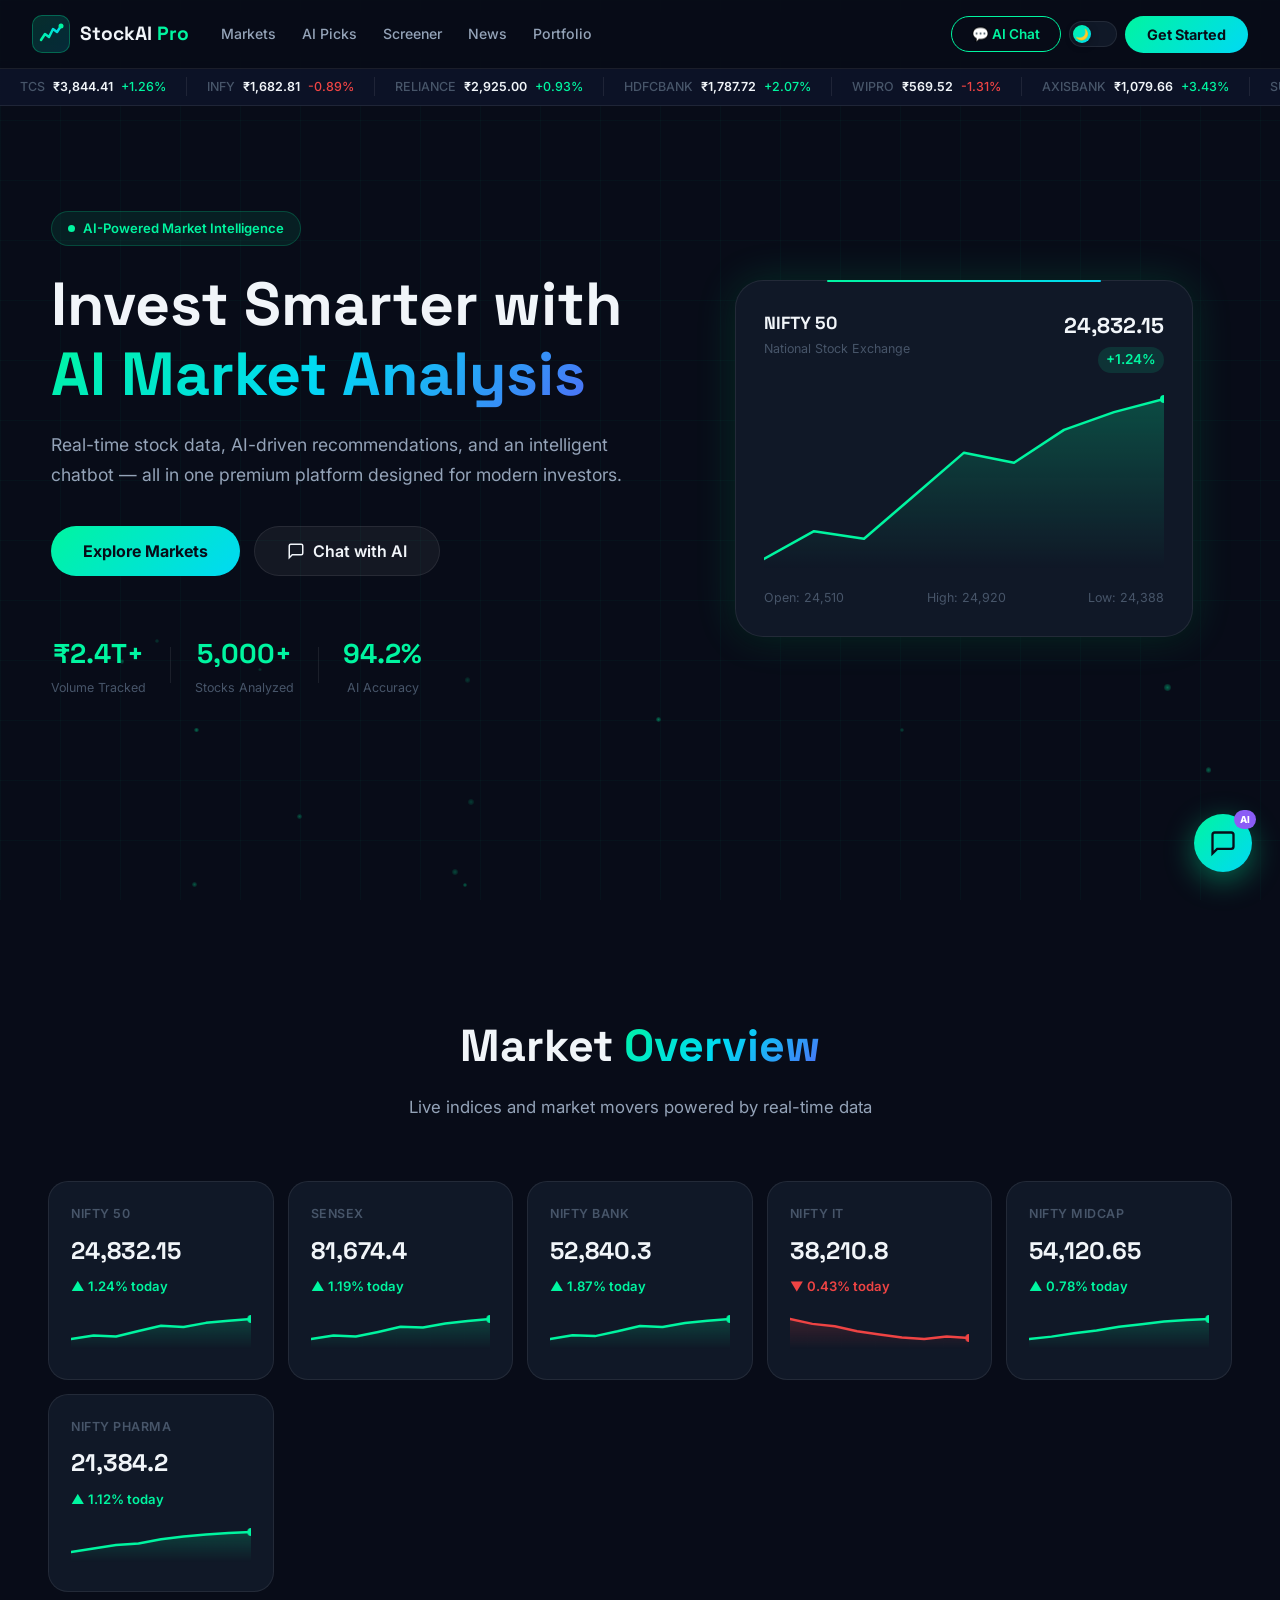
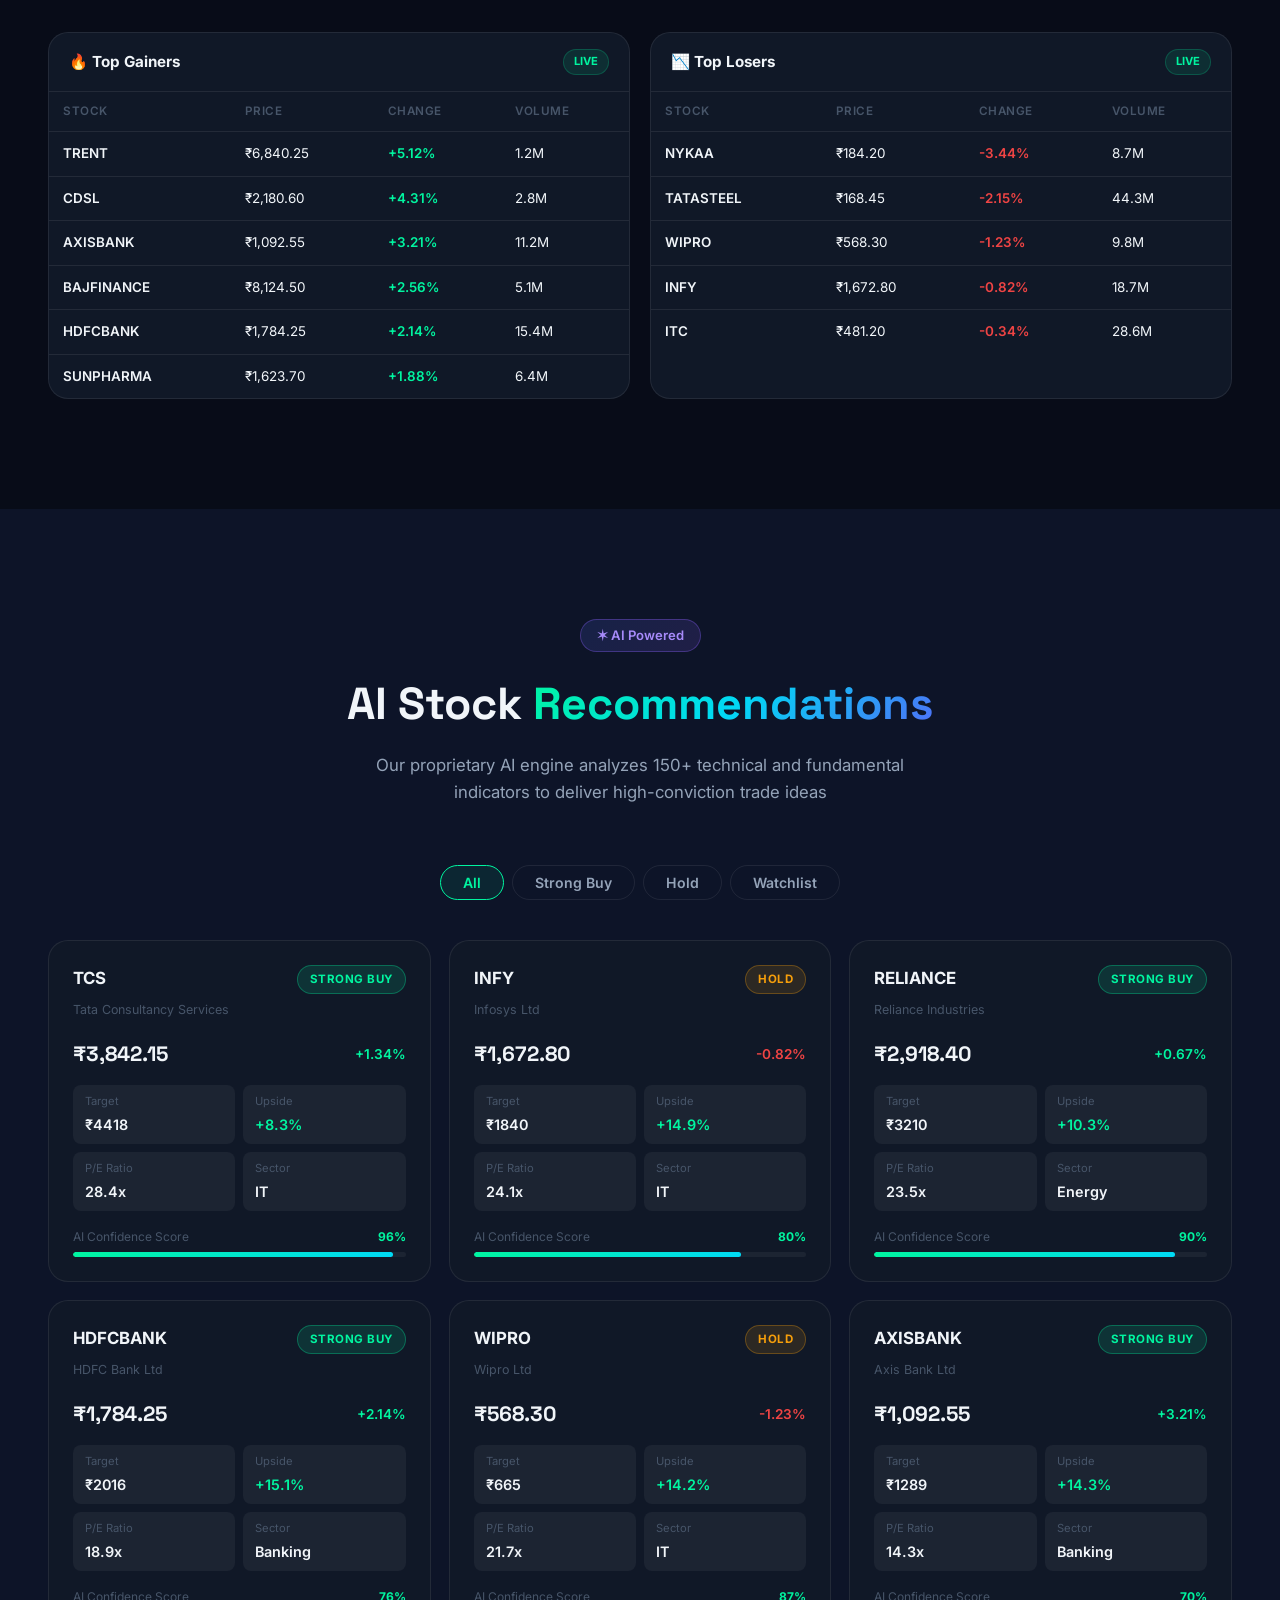
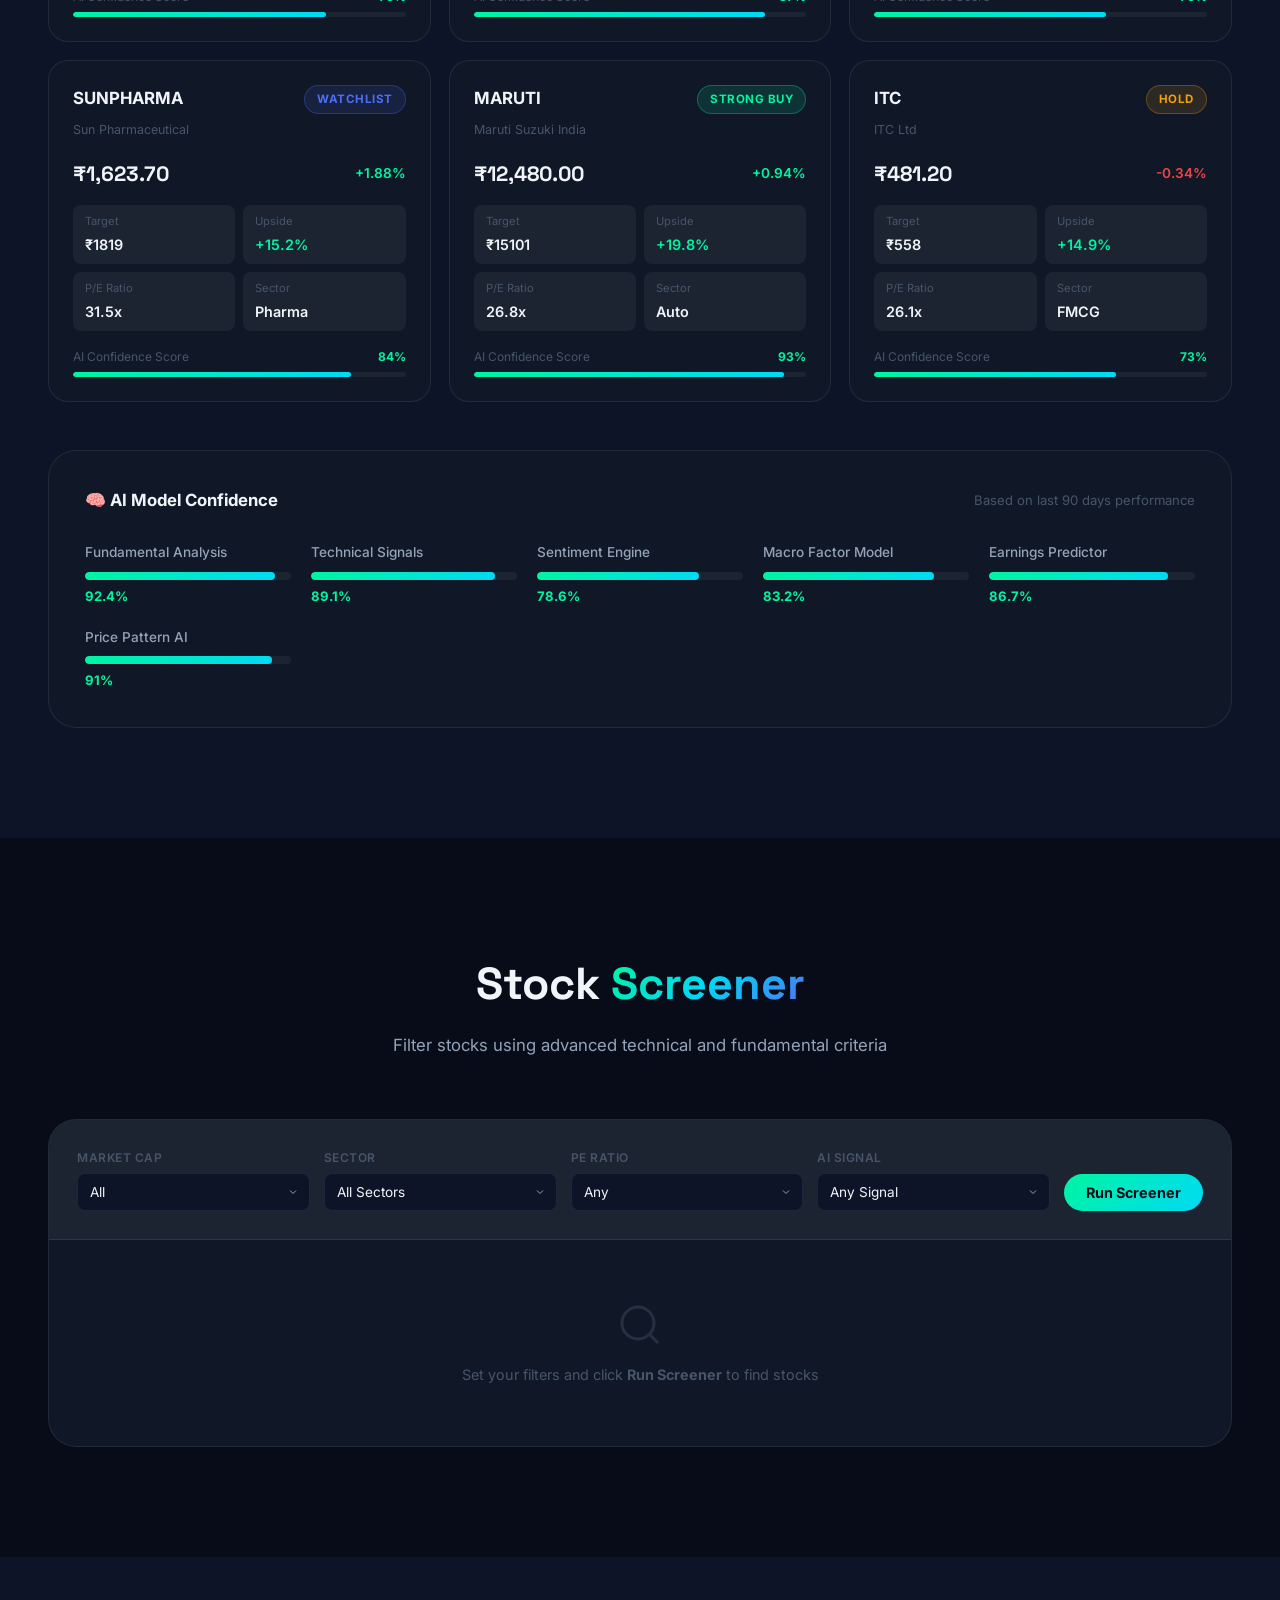
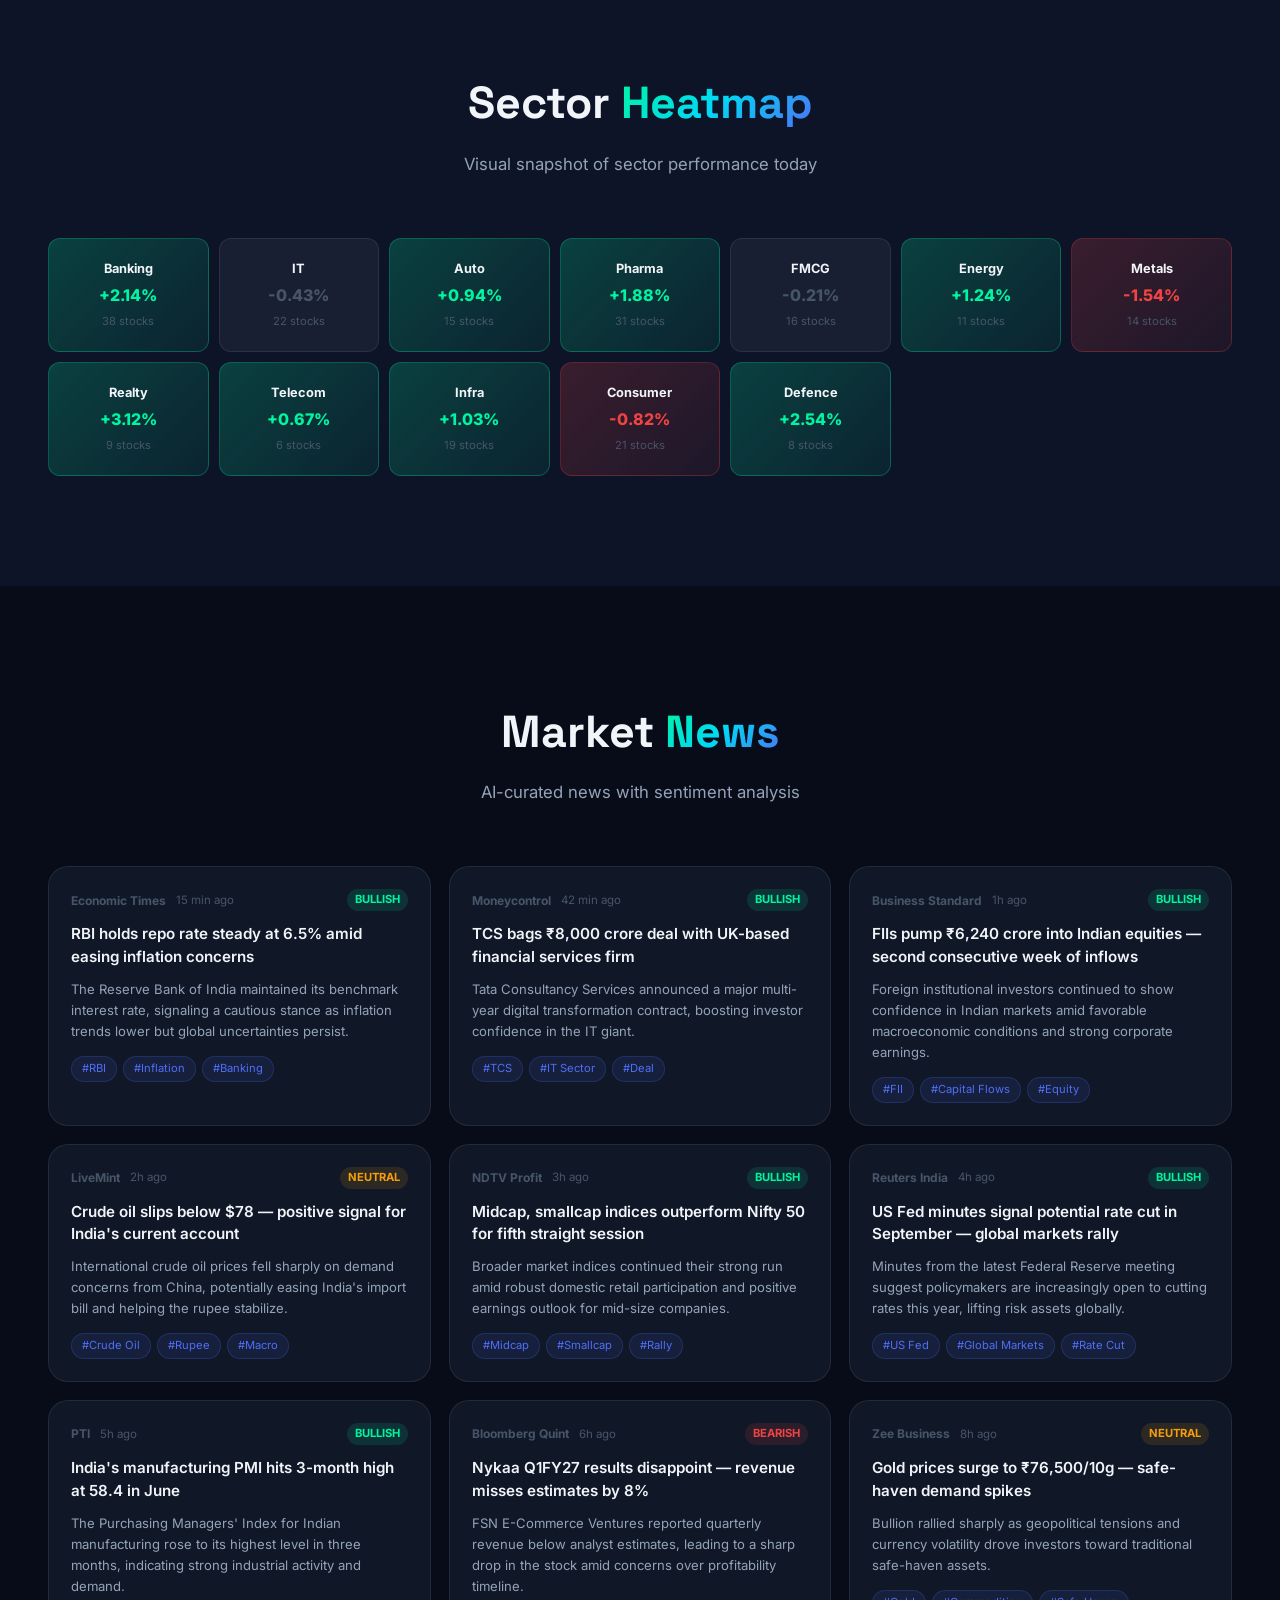
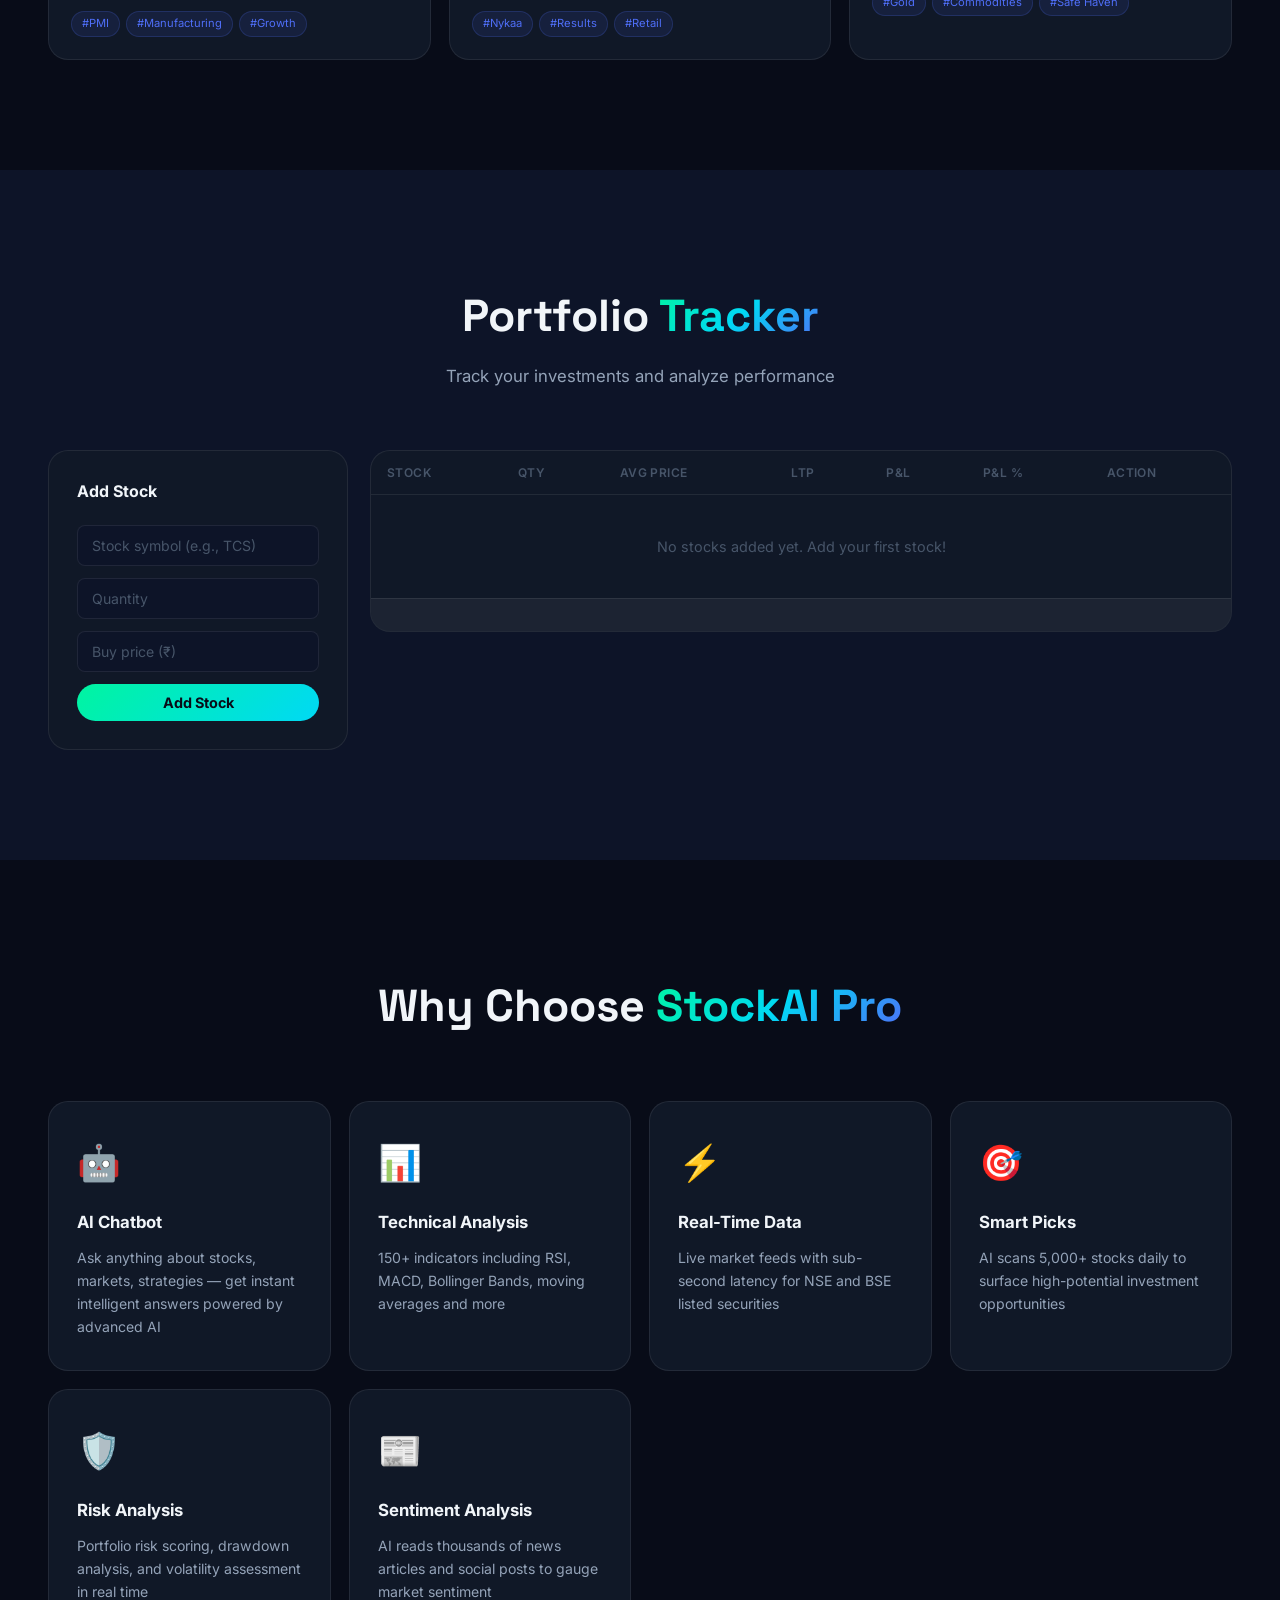
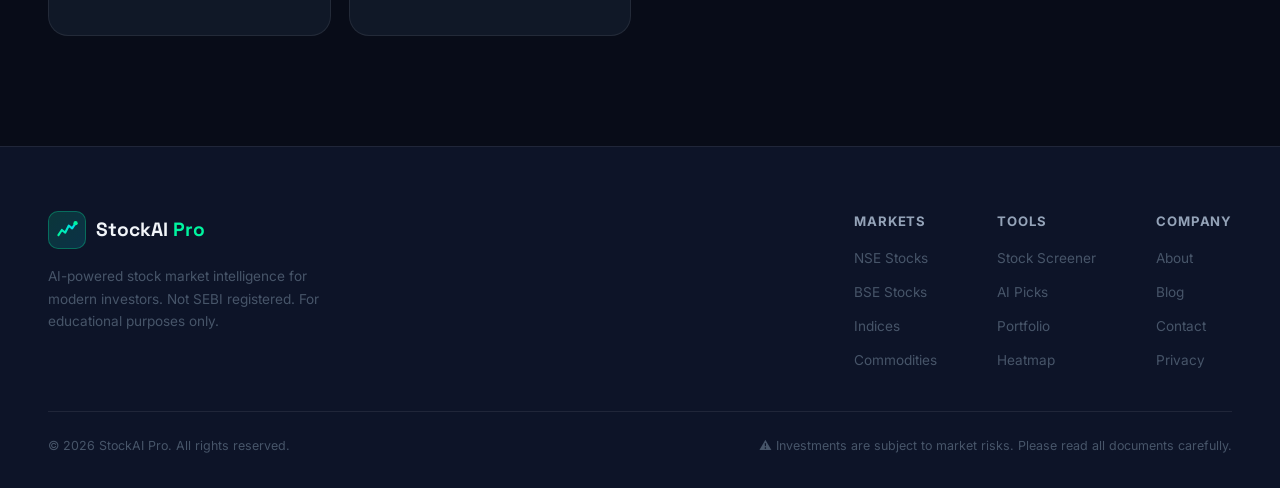
==== commit 5bb098e4: "Add minimalistic split-panel login page and wire Get Started button" ====
--- a/StockAI-Pro/frontend/index.html
+++ b/StockAI-Pro/frontend/index.html
@@ -42,7 +42,7 @@
       <button class="theme-toggle-btn" id="themeToggle" onclick="toggleTheme()" title="Toggle light/dark mode" aria-label="Toggle theme">
         <div class="theme-knob" id="themeKnob">🌙</div>
       </button>
-      <button class="btn-primary">Get Started</button>
+      <button class="btn-primary" onclick="window.location.href='login.html'">Get Started</button>
       <button class="hamburger" id="hamburger" onclick="toggleMenu()">
         <span></span><span></span><span></span>
       </button>
